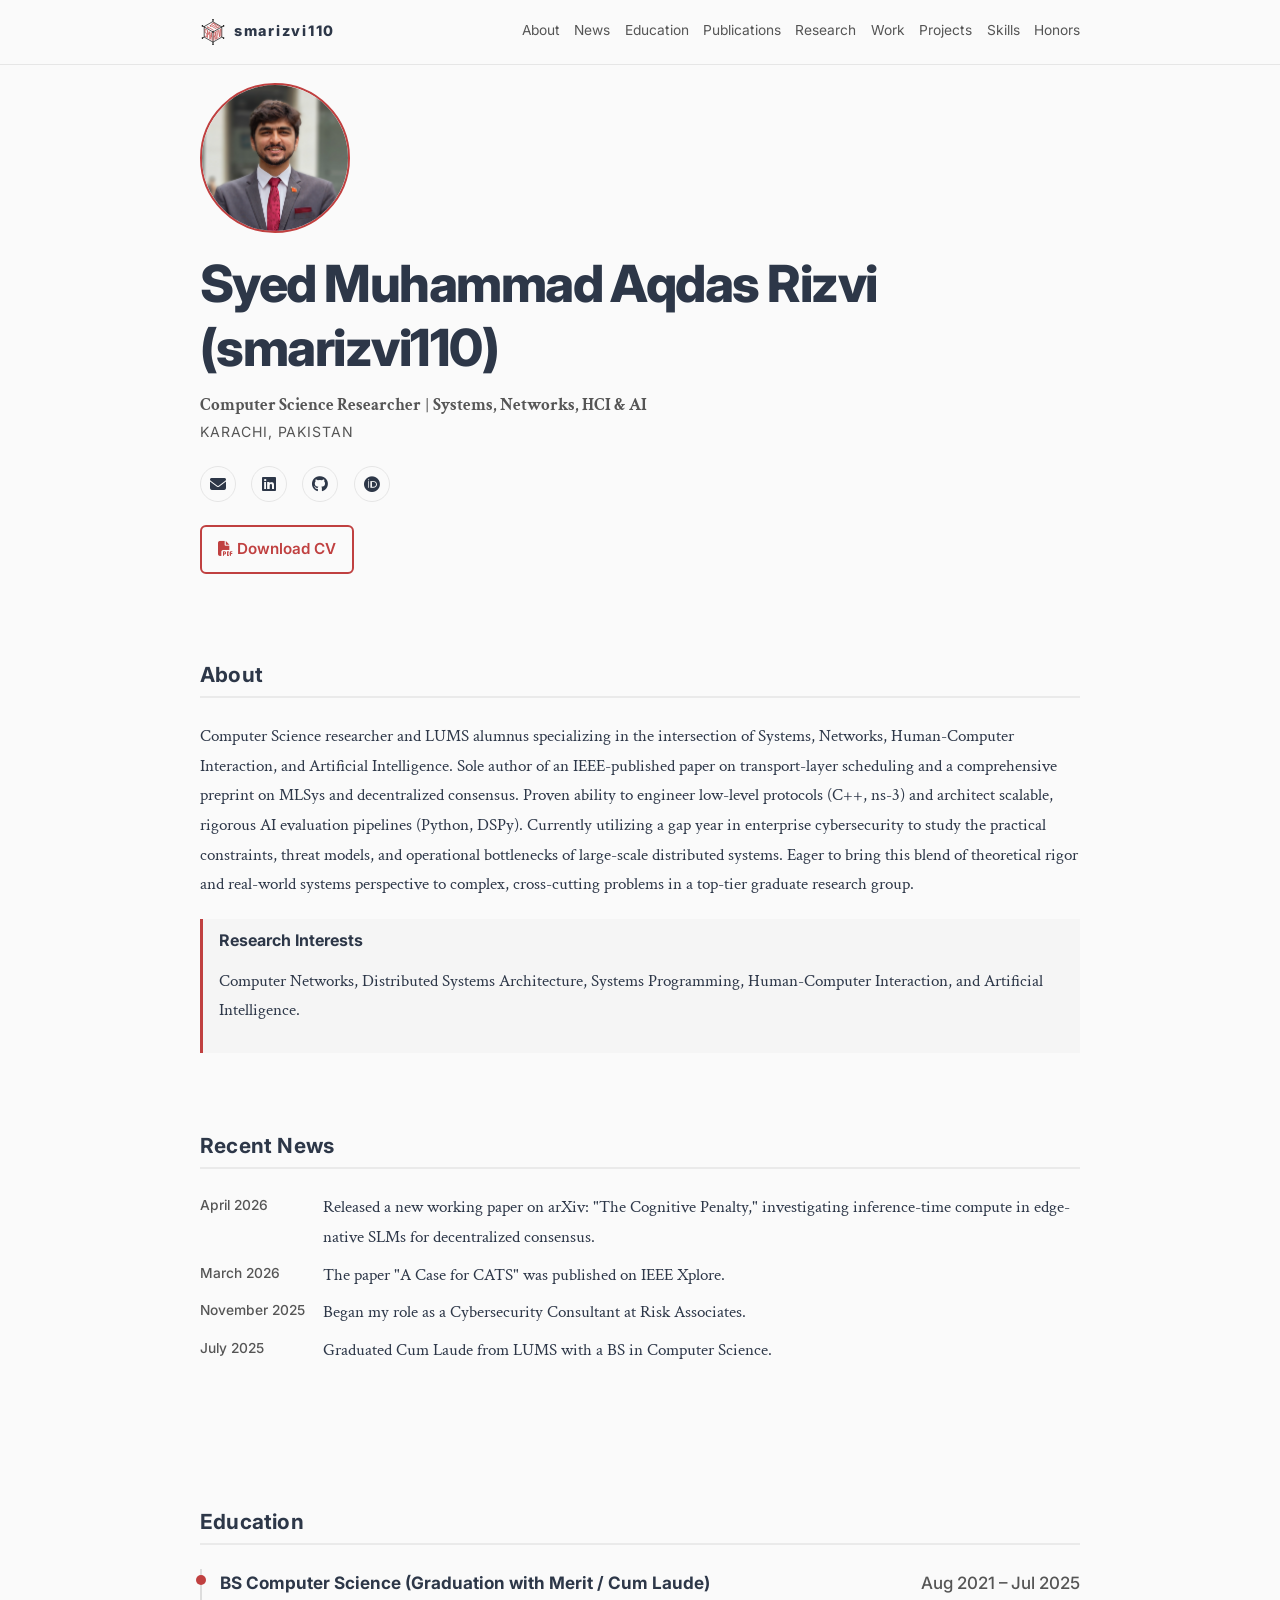
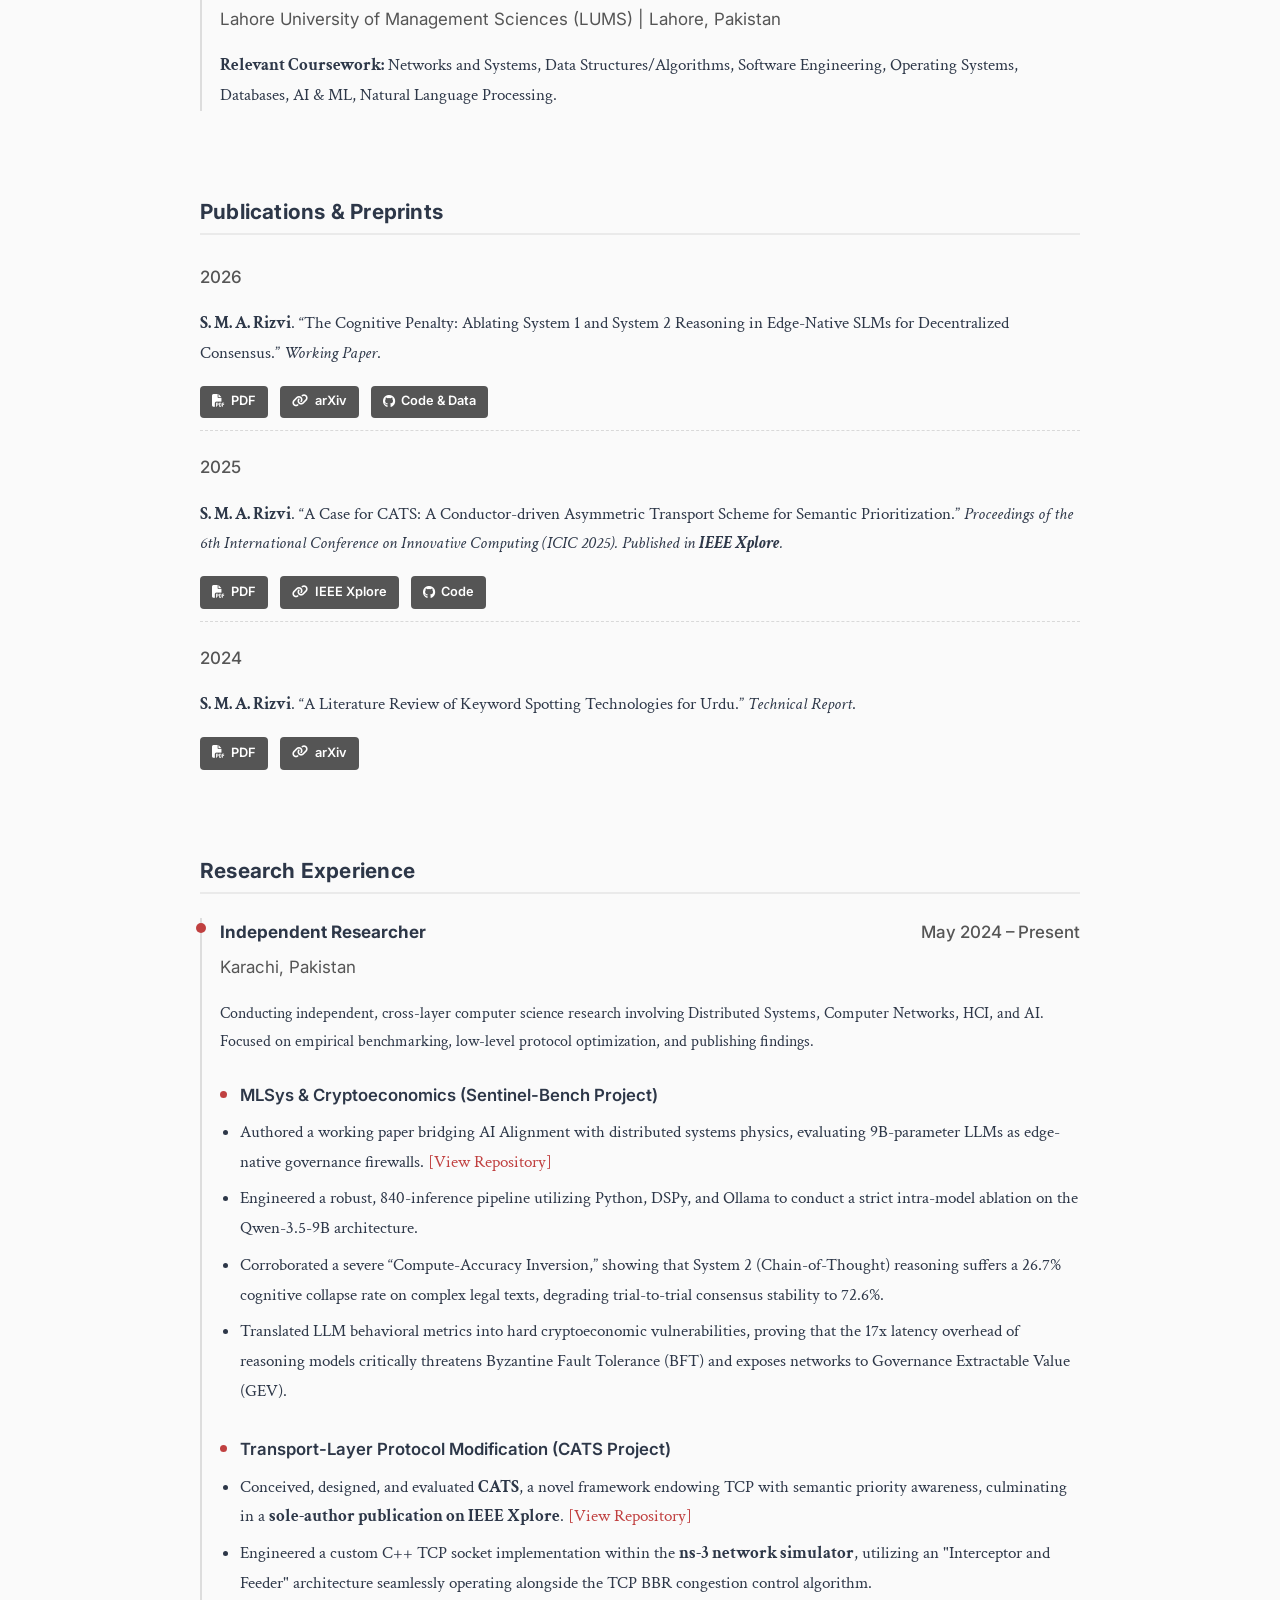
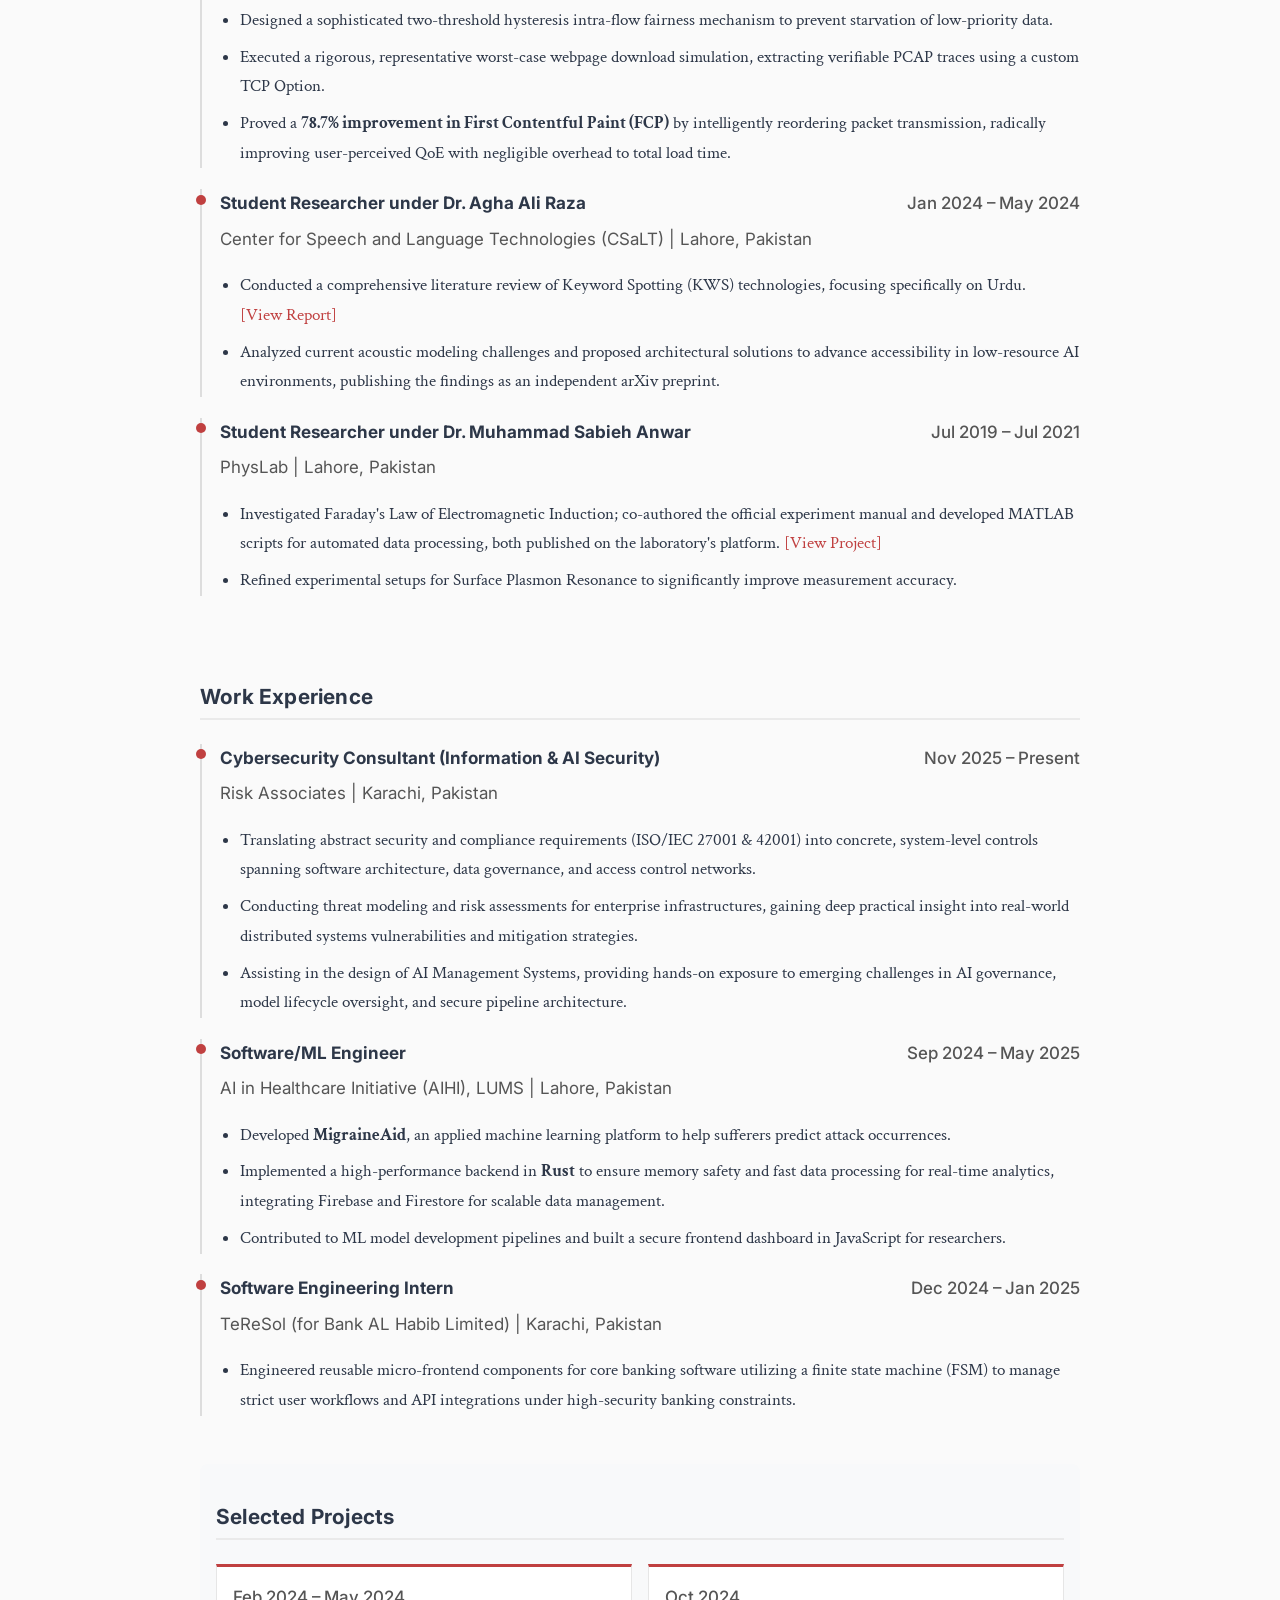
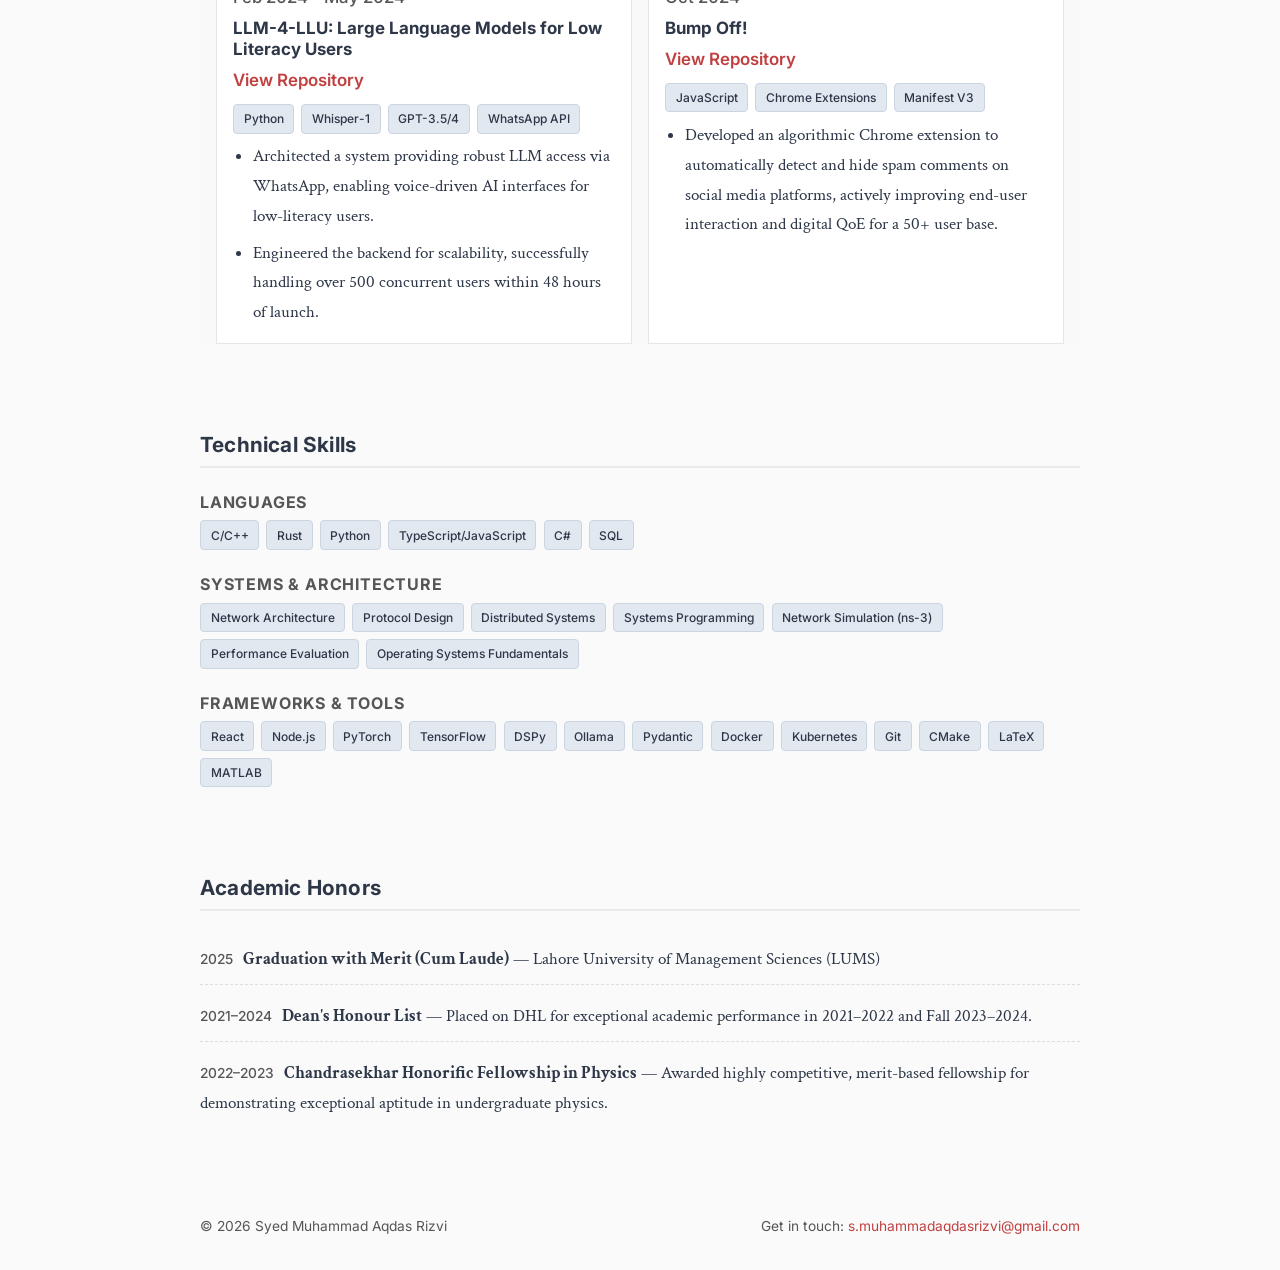
==== index.html @ 415d06e6 "Clean up old syntactic artifacts" ====
<!DOCTYPE html>
<html lang="en">
<head>
  <meta charset="UTF-8">
  <meta name="viewport" content="width=device-width, initial-scale=1.0">
  <meta name="description" content="Syed Muhammad Aqdas Rizvi (smarizvi110) | Computer Science Researcher | Systems, Networks, HCI, &amp; Artificial Intelligence.">
  <meta property="og:title" content="Syed Muhammad Aqdas Rizvi (smarizvi110) | Computer Science Researcher">
  <meta property="og:description" content="Syed Muhammad Aqdas Rizvi (smarizvi110) | Computer Science Researcher | Systems, Networks, HCI, &amp; Artificial Intelligence.">
  <meta property="og:image" content="https://smarizvi110.com/assets/preview-card-light-1200x630.png">
  <meta property="og:image:width" content="1200" />
  <meta property="og:image:height" content="630" />
  <meta property="og:image" content="https://smarizvi110.com/assets/preview-card-light-1200x627.png">
  <meta property="og:image:width" content="1200" />
  <meta property="og:image:height" content="627" />
  <meta property="og:url" content="https://smarizvi110.com">
  <meta property="og:type" content="website">
  <meta name="twitter:card" content="summary_large_image">
  <meta name="twitter:title" content="Syed Muhammad Aqdas Rizvi (smarizvi110) | Computer Science Researcher">
  <meta name="twitter:description" content="Syed Muhammad Aqdas Rizvi (smarizvi110) | Computer Science Researcher | Systems, Networks, HCI, &amp; AI.">
  <meta name="twitter:image" content="https://smarizvi110.com/assets/preview-card-light-1200x600.png">
  <title>Syed Muhammad Aqdas Rizvi (smarizvi110)</title>
  <link rel="icon" href="assets/favicon-light.svg" media="(prefers-color-scheme: light)" type="image/svg+xml">
  <link rel="icon" href="assets/favicon-light-32x32.png" media="(prefers-color-scheme: light)" sizes="32x32" type="image/png">
  <link rel="icon" href="assets/favicon-light.ico" media="(prefers-color-scheme: light)" type="image/x-icon">
  <link rel="icon" href="assets/favicon-dark.svg" media="(prefers-color-scheme: dark)" type="image/svg+xml">
  <link rel="icon" href="assets/favicon-dark-32x32.png" media="(prefers-color-scheme: dark)" sizes="32x32" type="image/png">
  <link rel="icon" href="assets/favicon-dark.ico" media="(prefers-color-scheme: dark)" type="image/x-icon">
  <link rel="preconnect" href="https://fonts.googleapis.com">
  <link rel="preconnect" href="https://fonts.gstatic.com" crossorigin>
  <link href="https://fonts.googleapis.com/css2?family=Crimson+Text:wght@400;600;700&family=Inter:wght@400;500;600;700;800&display=swap" rel="stylesheet">
  <link rel="stylesheet" href="https://cdnjs.cloudflare.com/ajax/libs/font-awesome/6.5.2/css/all.min.css" crossorigin="anonymous" referrerpolicy="no-referrer">
  <link rel="stylesheet" href="style.css">
</head>
<body id="top">
  <header class="site-header">
    <div class="container nav-wrap">
      <a class="brand" href="#top" aria-label="Go to top">
        <img class="brand-logo" src="assets/favicon-light.svg" alt="smarizvi110 logo" width="26" height="26">
        <span class="brand-text">smarizvi110</span>
      </a>
      <nav class="top-nav" aria-label="Main navigation">
        <a href="#about">About</a>
        <a href="#news">News</a>
        <a href="#education">Education</a>
        <a href="#publications">Publications</a>
        <a href="#research">Research</a>
        <a href="#work">Work</a>
        <a href="#projects">Projects</a>
        <a href="#skills">Skills</a>
        <a href="#honors">Honors</a>
      </nav>
    </div>
  </header>

  <main class="container">
    <section class="hero" aria-labelledby="name">
      <img class="hero-headshot" src="assets/profile.jpg" alt="Portrait of Syed Muhammad Aqdas Rizvi" width="150" height="150">
      <h1 id="name">Syed Muhammad Aqdas Rizvi<br><span class="name-handle">(smarizvi110)</span></h1>
      <p class="subtitle"><strong>Computer Science Researcher</strong> | <strong>Systems, Networks, HCI &amp; AI</strong></p>
      <p class="eyebrow">Karachi, Pakistan</p>
      <div class="icon-row" aria-label="Contact and social links">
        <a href="mailto:s.muhammadaqdasrizvi@gmail.com" aria-label="Email"><i class="fa-solid fa-envelope"></i></a>
        <a href="https://www.linkedin.com/in/smarizvi110" target="_blank" rel="noopener noreferrer" aria-label="LinkedIn"><i class="fa-brands fa-linkedin"></i></a>
        <a href="https://github.com/smarizvi110" target="_blank" rel="noopener noreferrer" aria-label="GitHub"><i class="fa-brands fa-github"></i></a>
        <a href="https://orcid.org/0009-0004-1491-4839" target="_blank" rel="noopener noreferrer" aria-label="ORCID"><i class="fa-brands fa-orcid"></i></a>
      </div>
      <a class="cv-button" href="assets/Rizvi_CV.pdf" target="_blank" rel="noopener noreferrer" aria-label="Download Curriculum Vitae in PDF format"><i class="fa-solid fa-file-pdf"></i> Download CV</a>
    </section>

    <section id="about" class="section-block">
      <h2>About</h2>
      <p>Computer Science researcher and LUMS alumnus specializing in the intersection of Systems, Networks, Human-Computer Interaction, and Artificial Intelligence. Sole author of an IEEE-published paper on transport-layer scheduling and a comprehensive preprint on MLSys and decentralized consensus. Proven ability to engineer low-level protocols (C++, ns-3) and architect scalable, rigorous AI evaluation pipelines (Python, DSPy). Currently utilizing a gap year in enterprise cybersecurity to study the practical constraints, threat models, and operational bottlenecks of large-scale distributed systems. Eager to bring this blend of theoretical rigor and real-world systems perspective to complex, cross-cutting problems in a top-tier graduate research group.</p>
      <div class="research-interests">
        <h3>Research Interests</h3>
        <p>Computer Networks, Distributed Systems Architecture, Systems Programming, Human-Computer Interaction, and Artificial Intelligence.</p>
      </div>
    </section>

    <section id="news" class="section-block news-section">
    <h2>Recent News</h2>
    <ul class="news-list">
      <li class="news-item">
        <span class="meta">April 2026</span>
        <span class="news-text">Released a new working paper on arXiv: "The Cognitive Penalty," investigating inference-time compute in edge-native SLMs for decentralized consensus.</span>
      </li>
      <li class="news-item">
        <span class="meta">March 2026</span>
        <span class="news-text">The paper "A Case for CATS" was published on IEEE Xplore.</span>
      </li>
      <li class="news-item">
        <span class="meta">November 2025</span>
        <span class="news-text">Began my role as a Cybersecurity Consultant at Risk Associates.</span>
      </li>
      <li class="news-item">
        <span class="meta">July 2025</span>
        <span class="news-text">Graduated Cum Laude from LUMS with a BS in Computer Science.</span>
      </li>
    </ul>
  </section>

    <section id="education" class="section-block">
      <h2>Education</h2>
      <article class="timeline-item">
        <div class="item-head">
          <h3>BS Computer Science (Graduation with Merit / Cum Laude)</h3>
          <p class="meta">Aug 2021 &ndash; Jul 2025</p>
        </div>
        <p class="meta-detail">Lahore University of Management Sciences (LUMS) | Lahore, Pakistan</p>
        <p><strong>Relevant Coursework:</strong> Networks and Systems, Data Structures/Algorithms, Software Engineering, Operating Systems, Databases, AI &amp; ML, Natural Language Processing.</p>
      </article>
    </section>

    <section id="publications" class="section-block">
      <h2>Publications &amp; Preprints</h2>

      <article class="publication-item">
        <p class="meta">2026</p>
        <p><strong>S. M. A. Rizvi</strong>. &ldquo;The Cognitive Penalty: Ablating System 1 and System 2 Reasoning in Edge-Native SLMs for Decentralized Consensus.&rdquo; <em>Working Paper</em>.</p>
        <div class="pub-links">
          <a class="pub-btn" href="assets/Rizvi_SLM_DAOs.pdf" target="_blank" rel="noopener noreferrer"><i class="fa-solid fa-file-pdf"></i> PDF</a>
          <a class="pub-btn" href="https://arxiv.org/abs/2604.16913" target="_blank" rel="noopener noreferrer"><i class="fa-solid fa-link"></i> arXiv</a>
          <a class="pub-btn" href="https://github.com/smarizvi110/sentinel-bench" target="_blank" rel="noopener noreferrer"><i class="fa-brands fa-github"></i> Code & Data</a>
        </div>
      </article>

      <article class="publication-item">
        <p class="meta">2025</p>
        <p><strong>S. M. A. Rizvi</strong>. &ldquo;A Case for CATS: A Conductor-driven Asymmetric Transport Scheme for Semantic Prioritization.&rdquo; <em>Proceedings of the 6th International Conference on Innovative Computing (ICIC 2025). Published in <strong>IEEE Xplore</strong>.</em></p>
        <div class="pub-links">
          <a class="pub-btn" href="assets/Rizvi_CATS_IEEE.pdf" target="_blank" rel="noopener noreferrer"><i class="fa-solid fa-file-pdf"></i> PDF</a>
          <a class="pub-btn" href="https://doi.org/10.1109/ICIC68258.2025.11413235" target="_blank" rel="noopener noreferrer"><i class="fa-solid fa-link"></i> IEEE Xplore</a>
          <a class="pub-btn" href="https://github.com/smarizvi110/CATS" target="_blank" rel="noopener noreferrer"><i class="fa-brands fa-github"></i> Code</a>
        </div>
      </article>

      <article class="publication-item">
        <p class="meta">2024</p>
        <p><strong>S. M. A. Rizvi</strong>. &ldquo;A Literature Review of Keyword Spotting Technologies for Urdu.&rdquo; <em>Technical Report</em>.</p>
        <div class="pub-links">
          <a class="pub-btn" href="assets/Rizvi_KWS_Survey.pdf" target="_blank" rel="noopener noreferrer"><i class="fa-solid fa-file-pdf"></i> PDF</a>
          <a class="pub-btn" href="https://arxiv.org/abs/2409.16317" target="_blank" rel="noopener noreferrer"><i class="fa-solid fa-link"></i> arXiv</a>
        </div>
      </article>
    </section>

    <section id="research" class="section-block">
      <h2>Research Experience</h2>

      <article class="timeline-item">
        <div class="item-head">
          <h3>Independent Researcher</h3>
          <p class="meta">May 2024 &ndash; Present</p>
        </div>
        <p class="meta-detail">Karachi, Pakistan</p>
        <p style="margin-top: 0.5rem; margin-bottom: 1rem; font-size: 1rem;">Conducting independent, cross-layer computer science research involving Distributed Systems, Computer Networks, HCI, and AI. Focused on empirical benchmarking, low-level protocol optimization, and publishing findings.</p>

        <h4 class="research-subhead">MLSys &amp; Cryptoeconomics (Sentinel-Bench Project)</h4>
        <ul style="margin-top: 0; margin-bottom: 1.5rem;">
          <li>Authored a working paper bridging AI Alignment with distributed systems physics, evaluating 9B-parameter LLMs as edge-native governance firewalls. <a class="inline-nowrap" href="https://github.com/smarizvi110/sentinel-bench" target="_blank" rel="noopener noreferrer">[View Repository]</a></li>
          <li>Engineered a robust, 840-inference pipeline utilizing Python, DSPy, and Ollama to conduct a strict intra-model ablation on the Qwen-3.5-9B architecture.</li>
          <li>Corroborated a severe &ldquo;Compute-Accuracy Inversion,&rdquo; showing that System 2 (Chain-of-Thought) reasoning suffers a 26.7% cognitive collapse rate on complex legal texts, degrading trial-to-trial consensus stability to 72.6%.</li>
          <li>Translated LLM behavioral metrics into hard cryptoeconomic vulnerabilities, proving that the 17x latency overhead of reasoning models critically threatens Byzantine Fault Tolerance (BFT) and exposes networks to Governance Extractable Value (GEV).</li>
        </ul>

        <h4 class="research-subhead">Transport-Layer Protocol Modification (CATS Project)</h4>
        <ul style="margin-top: 0;">
          <li>Conceived, designed, and evaluated <strong>CATS</strong>, a novel framework endowing TCP with semantic priority awareness, culminating in a <strong>sole-author publication on IEEE Xplore</strong>. <a class="inline-nowrap" href="https://github.com/smarizvi110/CATS" target="_blank" rel="noopener noreferrer">[View Repository]</a></li>
          <li>Engineered a custom C++ TCP socket implementation within the <strong>ns-3 network simulator</strong>, utilizing an "Interceptor and Feeder" architecture seamlessly operating alongside the TCP BBR congestion control algorithm.</li>
          <li>Designed a sophisticated two-threshold hysteresis intra-flow fairness mechanism to prevent starvation of low-priority data.</li>
          <li>Executed a rigorous, representative worst-case webpage download simulation, extracting verifiable PCAP traces using a custom TCP Option.</li>
          <li>Proved a <strong>78.7% improvement in First Contentful Paint (FCP)</strong> by intelligently reordering packet transmission, radically improving user-perceived QoE with negligible overhead to total load time.</li>
        </ul>
      </article>

      <article class="timeline-item">
        <div class="item-head">
          <h3>Student Researcher under Dr. Agha Ali Raza</h3>
          <p class="meta">Jan 2024 &ndash; May 2024</p>
        </div>
        <p class="meta-detail">Center for Speech and Language Technologies (CSaLT) | Lahore, Pakistan</p>
        <ul>
          <li>Conducted a comprehensive literature review of Keyword Spotting (KWS) technologies, focusing specifically on Urdu. <a class="inline-nowrap" href="https://arxiv.org/abs/2409.16317" target="_blank" rel="noopener noreferrer">[View Report]</a></li>
          <li>Analyzed current acoustic modeling challenges and proposed architectural solutions to advance accessibility in low-resource AI environments, publishing the findings as an independent arXiv preprint.</li>
        </ul>
      </article>

      <article class="timeline-item">
        <div class="item-head">
          <h3>Student Researcher under Dr. Muhammad Sabieh Anwar</h3>
          <p class="meta">Jul 2019 &ndash; Jul 2021</p>
        </div>
        <p class="meta-detail">PhysLab | Lahore, Pakistan</p>
        <ul>
          <li>Investigated Faraday's Law of Electromagnetic Induction; co-authored the official experiment manual and developed MATLAB scripts for automated data processing, both published on the laboratory's platform. <a class="inline-nowrap" href="https://physlab.org/experiment/quantitative-verification-of-faradays-law-of-electromagnetic-induction/" target="_blank" rel="noopener noreferrer">[View Project]</a></li>
          <li>Refined experimental setups for Surface Plasmon Resonance to significantly improve measurement accuracy.</li>
        </ul>
      </article>
    </section>

    <section id="work" class="section-block">
      <h2>Work Experience</h2>

      <article class="timeline-item">
        <div class="item-head">
          <h3>Cybersecurity Consultant (Information &amp; AI Security)</h3>
          <p class="meta">Nov 2025 &ndash; Present</p>
        </div>
        <p class="meta-detail">Risk Associates | Karachi, Pakistan</p>
        <ul>
          <li>Translating abstract security and compliance requirements (ISO/IEC 27001 &amp; 42001) into concrete, system-level controls spanning software architecture, data governance, and access control networks.</li>
          <li>Conducting threat modeling and risk assessments for enterprise infrastructures, gaining deep practical insight into real-world distributed systems vulnerabilities and mitigation strategies.</li>
          <li>Assisting in the design of AI Management Systems, providing hands-on exposure to emerging challenges in AI governance, model lifecycle oversight, and secure pipeline architecture.</li>
        </ul>
      </article>

      <article class="timeline-item">
        <div class="item-head">
          <h3>Software/ML Engineer</h3>
          <p class="meta">Sep 2024 &ndash; May 2025</p>
        </div>
        <p class="meta-detail">AI in Healthcare Initiative (AIHI), LUMS | Lahore, Pakistan</p>
        <ul>
          <li>Developed <strong>MigraineAid</strong>, an applied machine learning platform to help sufferers predict attack occurrences.</li>
          <li>Implemented a high-performance backend in <strong>Rust</strong> to ensure memory safety and fast data processing for real-time analytics, integrating Firebase and Firestore for scalable data management.</li>
          <li>Contributed to ML model development pipelines and built a secure frontend dashboard in JavaScript for researchers.</li>
        </ul>
      </article>

      <article class="timeline-item">
        <div class="item-head">
          <h3>Software Engineering Intern</h3>
          <p class="meta">Dec 2024 &ndash; Jan 2025</p>
        </div>
        <p class="meta-detail">TeReSol (for Bank AL Habib Limited) | Karachi, Pakistan</p>
        <ul>
          <li>Engineered reusable micro-frontend components for core banking software utilizing a finite state machine (FSM) to manage strict user workflows and API integrations under high-security banking constraints.</li>
        </ul>
      </article>
    </section>

    <section id="projects" class="section-block">
      <h2>Selected Projects</h2>
      <div class="projects-grid">
        <article class="project-card">
          <p class="meta">Feb 2024 &ndash; May 2024</p>
          <h3>LLM-4-LLU: Large Language Models for Low Literacy Users</h3>
          <p class="project-link"><a href="https://github.com/smarizvi110/LLM-4-LLU/" target="_blank" rel="noopener noreferrer">View Repository</a></p>
          <div class="pill-row">
            <span class="pill">Python</span>
            <span class="pill">Whisper-1</span>
            <span class="pill">GPT-3.5/4</span>
            <span class="pill">WhatsApp API</span>
          </div>
          <ul>
            <li>Architected a system providing robust LLM access via WhatsApp, enabling voice-driven AI interfaces for low-literacy users.</li>
            <li>Engineered the backend for scalability, successfully handling over 500 concurrent users within 48 hours of launch.</li>
          </ul>
        </article>

        <article class="project-card">
          <p class="meta">Oct 2024</p>
          <h3>Bump Off!</h3>
          <p class="project-link"><a href="https://github.com/smarizvi110/bump-off" target="_blank" rel="noopener noreferrer">View Repository</a></p>
          <div class="pill-row">
            <span class="pill">JavaScript</span>
            <span class="pill">Chrome Extensions</span>
            <span class="pill">Manifest V3</span>
          </div>
          <ul>
            <li>Developed an algorithmic Chrome extension to automatically detect and hide spam comments on social media platforms, actively improving end-user interaction and digital QoE for a 50+ user base.</li>
          </ul>
        </article>
      </div>
    </section>

    <section id="skills" class="section-block">
    <h2>Technical Skills</h2>
    <div class="skills-category">
      <h3>Languages</h3>
      <div class="pill-row">
        <span class="pill">C/C++</span><span class="pill">Rust</span><span class="pill">Python</span><span class="pill">TypeScript/JavaScript</span><span class="pill">C#</span><span class="pill">SQL</span>
      </div>
    </div>
    <div class="skills-category" style="margin-top: 1.5rem;">
      <h3>Systems &amp; Architecture</h3>
      <div class="pill-row">
        <span class="pill">Network Architecture</span><span class="pill">Protocol Design</span><span class="pill">Distributed Systems</span><span class="pill">Systems Programming</span><span class="pill">Network Simulation (ns-3)</span><span class="pill">Performance Evaluation</span><span class="pill">Operating Systems Fundamentals</span>
      </div>
    </div>
    <div class="skills-category" style="margin-top: 1.5rem;">
      <h3>Frameworks &amp; Tools</h3>
      <div class="pill-row">
        <span class="pill">React</span><span class="pill">Node.js</span><span class="pill">PyTorch</span><span class="pill">TensorFlow</span><span class="pill">DSPy</span><span class="pill">Ollama</span><span class="pill">Pydantic</span><span class="pill">Docker</span><span class="pill">Kubernetes</span><span class="pill">Git</span><span class="pill">CMake</span><span class="pill">LaTeX</span><span class="pill">MATLAB</span>
      </div>
    </div>
  </section>

    <section id="honors" class="section-block">
      <h2>Academic Honors</h2>
      <ul class="honors-list">
        <li><span class="meta">2025</span> <strong>Graduation with Merit (Cum Laude)</strong> &mdash; Lahore University of Management Sciences (LUMS)</li>
        <li><span class="meta">2021&ndash;2024</span> <strong>Dean's Honour List</strong> &mdash; Placed on DHL for exceptional academic performance in 2021&ndash;2022 and Fall 2023&ndash;2024.</li>
        <li><span class="meta">2022&ndash;2023</span> <strong>Chandrasekhar Honorific Fellowship in Physics</strong> &mdash; Awarded highly competitive, merit-based fellowship for demonstrating exceptional aptitude in undergraduate physics.</li>
      </ul>
    </section>
  </main>

  <footer class="site-footer">
    <div class="container footer-wrap">
      <p>&copy; 2026 Syed Muhammad Aqdas Rizvi</p>
      <p>Get in touch: <a href="mailto:s.muhammadaqdasrizvi@gmail.com">s.muhammadaqdasrizvi@gmail.com</a></p>
    </div>
  </footer>
  <script data-goatcounter="https://smarizvi110.goatcounter.com/count" async src="//gc.zgo.at/count.js"></script>
</body>
</html>
---- style.css ----
:root {
  --bg: #fafafa;
  --text: #2D3748;
  --muted: #555555;
  --accent: #c04040;
  --surface: #ffffff;
  --line: #e6e6e6;
}

* {
  box-sizing: border-box;
}

html {
  scroll-behavior: smooth;
}

body {
  margin: 0;
  font-family: "Crimson Text", Georgia, serif;
  background: var(--bg);
  color: var(--text);
  line-height: 1.75;
}

.container {
  width: min(92%, 880px);
  margin: 0 auto;
}

.site-header {
  position: sticky;
  top: 0;
  z-index: 100;
  background: rgba(250, 250, 250, 0.95);
  border-bottom: 1px solid var(--line);
  backdrop-filter: blur(6px);
}

.nav-wrap {
  display: flex;
  align-items: center;
  justify-content: space-between;
  gap: 1rem;
  min-height: 64px;
}

.brand {
  display: inline-flex;
  align-items: center;
  gap: 0.5rem;
  font-family: "Inter", "Segoe UI", sans-serif;
  font-size: 0.9rem;
  letter-spacing: 0.12em;
  text-decoration: none;
  color: var(--text);
  font-weight: 800;
}

.brand-logo {
  width: 26px;
  height: 26px;
  flex-shrink: 0;
}

.brand-text {
  line-height: 1;
}

.top-nav {
  display: flex;
  flex-wrap: wrap;
  gap: 0.9rem;
}

.top-nav a {
  font-family: "Inter", "Segoe UI", sans-serif;
  color: var(--muted);
  text-decoration: none;
  font-size: 0.86rem;
  border-bottom: 1px solid transparent;
  padding-bottom: 2px;
  transition: color 0.2s ease, border-color 0.2s ease;
}

.top-nav a:hover,
.top-nav a:focus-visible {
  color: var(--accent);
  border-color: var(--accent);
}

.hero {
  padding-top: 1.15rem;
  padding-bottom: 3rem;
}

.hero-headshot {
  width: 150px;
  height: 150px;
  border-radius: 50%;
  object-fit: cover;
  border: 2px solid var(--accent);
  display: block;
  margin-bottom: 1.1rem;
}

.eyebrow {
  margin: 0;
  color: var(--muted);
  font-family: "Inter", "Segoe UI", sans-serif;
  font-size: 0.88rem;
  letter-spacing: 0.06em;
  text-transform: uppercase;
}

h1,
h2,
h3 {
  font-family: "Inter", "Segoe UI", sans-serif;
  margin: 0;
  line-height: 1.25;
}

h1 {
  margin-top: 0.4rem;
  font-size: clamp(2rem, 5.2vw, 3.2rem);
  font-weight: 800;
  letter-spacing: -0.03em;
}

.subtitle {
  margin: 0.75rem 0 0;
  color: var(--muted);
  font-size: 1.05rem;
  font-weight: 500
}

.icon-row {
  margin-top: 1.3rem;
  display: flex;
  align-items: center;
  gap: 0.95rem;
}

.icon-row a {
  display: inline-flex;
  align-items: center;
  justify-content: center;
  width: 36px;
  height: 36px;
  border: 1px solid var(--line);
  border-radius: 999px;
  color: var(--text);
  text-decoration: none;
  transition: color 0.2s ease, border-color 0.2s ease, transform 0.2s ease;
}

.icon-row a:hover,
.icon-row a:focus-visible {
  color: var(--accent);
  border-color: var(--accent);
  transform: translateY(-1px);
}

.cv-button {
  margin-top: 1.45rem;
  display: inline-block;
  font-family: "Inter", "Segoe UI", sans-serif;
  font-size: 0.95rem;
  font-weight: 600;
  text-decoration: none;
  color: var(--accent);
  border: 2px solid var(--accent);
  border-radius: 6px;
  padding: 0.58rem 1rem;
  transition: background-color 0.2s ease, color 0.2s ease;
}

.cv-button:hover,
.cv-button:focus-visible {
  background: var(--accent);
  color: #ffffff;
  border: 2px solid var(--accent);
}

.section-block {
  padding-top: 2.5rem;
  padding-bottom: 0;
  margin-bottom: 3rem;
  scroll-margin-top: 95px;
}

.section-block h2 {
  font-size: 1.3rem;
  font-weight: 700;
  letter-spacing: 0.01em;
  margin-bottom: 1.5rem;
  padding-bottom: 0.5rem;
  border-bottom: 2px solid #eaeaea;
}

#projects.section-block {
  background: #f8f9fa;
  padding-left: 1rem;
  padding-right: 1rem;
  border-radius: 8px;
}

.section-block p,
.section-block li {
  font-size: 1.06rem;
}

.research-interests {
  margin-top: 1.2rem;
  border-left: 3px solid var(--accent);
  padding: 0.65rem 1rem;
  background: #f5f5f5;
}

.research-interests h3 {
  font-size: 1rem;
  margin-bottom: 0.35rem;
}

.meta {
  margin: 0;
  color: var(--muted);
  font-family: "Inter", "Segoe UI", sans-serif;
  font-size: 0.86rem;
  font-weight: 500;
}

.meta-detail {
  margin-top: 0.35rem;
  color: var(--muted);
  font-family: "Inter", "Segoe UI", sans-serif;
  font-size: 0.9rem;
}

.timeline-item {
  position: relative;
  margin: 1.3rem 0 0;
  padding: 0 0 0 1.1rem;
  border-left: 2px solid #dddddd;
}

.timeline-item::before {
  content: "";
  position: absolute;
  left: -6px;
  top: 0.35rem;
  width: 10px;
  height: 10px;
  border-radius: 999px;
  background: var(--accent);
}

.item-head {
  display: flex;
  flex-wrap: wrap;
  justify-content: space-between;
  align-items: baseline;
  gap: 0.6rem;
}

.item-head h3 {
  font-size: 1.07rem;
  font-weight: 700;
}

.publication-item {
  margin-top: 1.1rem;
  padding: 0.25rem 0 0.75rem;
  border-bottom: 1px dashed #d9d9d9;
}

.publication-item:last-of-type {
  border-bottom: none;
  padding-bottom: 0;
}

.tag-row {
  margin-top: 0.5rem;
  display: flex;
  gap: 0.5rem;
  flex-wrap: wrap;
}

.pill {
  font-family: "Inter", "Segoe UI", sans-serif;
  font-size: 0.75rem;
  font-weight: 500;
  text-decoration: none;
  color: var(--text);
  background-color: #E2E8F0; /* A soft, neutral grey-blue */
  padding: 0.2rem 0.6rem;
  border-radius: 4px; /* Slightly squared edges look more technical */
  border: 1px solid #CBD5E1;
}

a {
  color: var(--accent);
  text-decoration: none;
  border-bottom: 1px solid transparent;
  transition: border-color 0.2s ease, color 0.2s ease;
}

a:hover,
a:focus-visible {
  border-bottom: 1px solid var(--accent);
}

ul {
  margin: 0.55rem 0 0;
  padding-left: 1.25rem;
}

li + li {
  margin-top: 0.45rem;
}

.projects-grid {
  display: grid;
  grid-template-columns: repeat(2, minmax(0, 1fr));
  gap: 1rem;
}

.project-card {
  background: var(--surface);
  border: 1px solid var(--line);
  border-top: 3px solid var(--accent);
  padding: 1rem 1rem 0.95rem;
}

.project-card h3 {
  margin-top: 0.35rem;
  font-size: 1.06rem;
}

.project-link {
  margin: 0.35rem 0 0;
  font-family: "Inter", "Segoe UI", sans-serif;
  font-size: 0.82rem;
  font-weight: 600;
}

.pill-row {
  margin-top: 0.55rem;
  display: flex;
  flex-wrap: wrap;
  gap: 0.45rem;
}

.skills-list p {
  margin: 0.55rem 0;
}

.honors-list {
  list-style: none;
  margin: 0;
  padding-left: 0;
}

.honors-list li {
  padding: 0.6rem 0;
  border-bottom: 1px dashed #dddddd;
}

.honors-list li:last-child {
  border-bottom: none;
}

.honors-list .meta {
  margin-right: 0.4rem;
}

.site-footer {
  padding: 2.4rem 0 2rem;
}

.footer-wrap {
  display: flex;
  gap: 0.75rem;
  align-items: center;
  justify-content: space-between;
  flex-wrap: wrap;
}

.site-footer p {
  margin: 0;
  font-family: "Inter", "Segoe UI", sans-serif;
  font-size: 0.86rem;
  color: var(--muted);
}

@media (max-width: 900px) {
  .top-nav {
    gap: 0.75rem;
  }

  .top-nav a {
    font-size: 0.82rem;
  }
}

@media (max-width: 720px) {
  .nav-wrap {
    align-items: flex-start;
    flex-direction: column;
    padding: 0.75rem 0;
  }

  .brand {
    gap: 0.45rem;
  }

  .brand-logo {
    width: 24px;
    height: 24px;
  }

  .hero {
    padding-top: 3.9rem;
  }

  .hero-headshot {
    width: 120px;
    height: 120px;
  }

  .projects-grid {
    grid-template-columns: 1fr;
  }

  .item-head {
    flex-direction: column;
    align-items: flex-start;
  }
}

.pub-links {
  margin-top: 0.75rem;
  display: flex;
  gap: 0.75rem;
  flex-wrap: wrap;
}

.pub-btn {
  font-family: "Inter", "Segoe UI", sans-serif;
  font-size: 0.8rem;
  font-weight: 600;
  text-decoration: none;
  color: var(--surface);
  background-color: var(--muted);
  padding: 0.3rem 0.75rem;
  border-radius: 4px;
  transition: background-color 0.2s ease;
  display: inline-flex;
  align-items: center;
  gap: 0.4rem;
}

.pub-btn:hover, .pub-btn:focus-visible {
  background-color: var(--accent);
  color: var(--surface);
  text-decoration: none;
}

#news.section-block {
  padding-top: 2rem;
  padding-bottom: 3rem;
}

#news ul {
  list-style-type: none;
  padding-left: 0;
  margin: 0;
}

#news li {
  margin-bottom: 0.5rem;
  display: grid;
  grid-template-columns: 115px minmax(0, 1fr);
  column-gap: 0.5rem;
  align-items: start;
}

#news .meta {
  display: block;
  width: auto;
  margin-right: 0;
}

#news .news-text {
  display: block;
}

.skills-category h3 {
  font-size: 1rem;
  color: var(--muted);
  margin-bottom: 0.5rem;
  text-transform: uppercase;
  letter-spacing: 0.05em;
}

.research-subhead {
  font-family: "Inter", "Segoe UI", sans-serif;
  font-size: 1.05rem;
  font-weight: 600;
  color: var(--text);
  margin-top: 1.25rem;
  margin-bottom: 0.5rem;
  display: list-item;
  list-style-type: disc;
  list-style-position: outside;
  margin-left: 1.25rem;
  padding-left: 0;
}

.research-subhead::before {
  content: none;
}

.research-subhead::marker {
  color: var(--accent);
  font-size: 1.2em;
}

.inline-nowrap {
  white-space: nowrap;
}
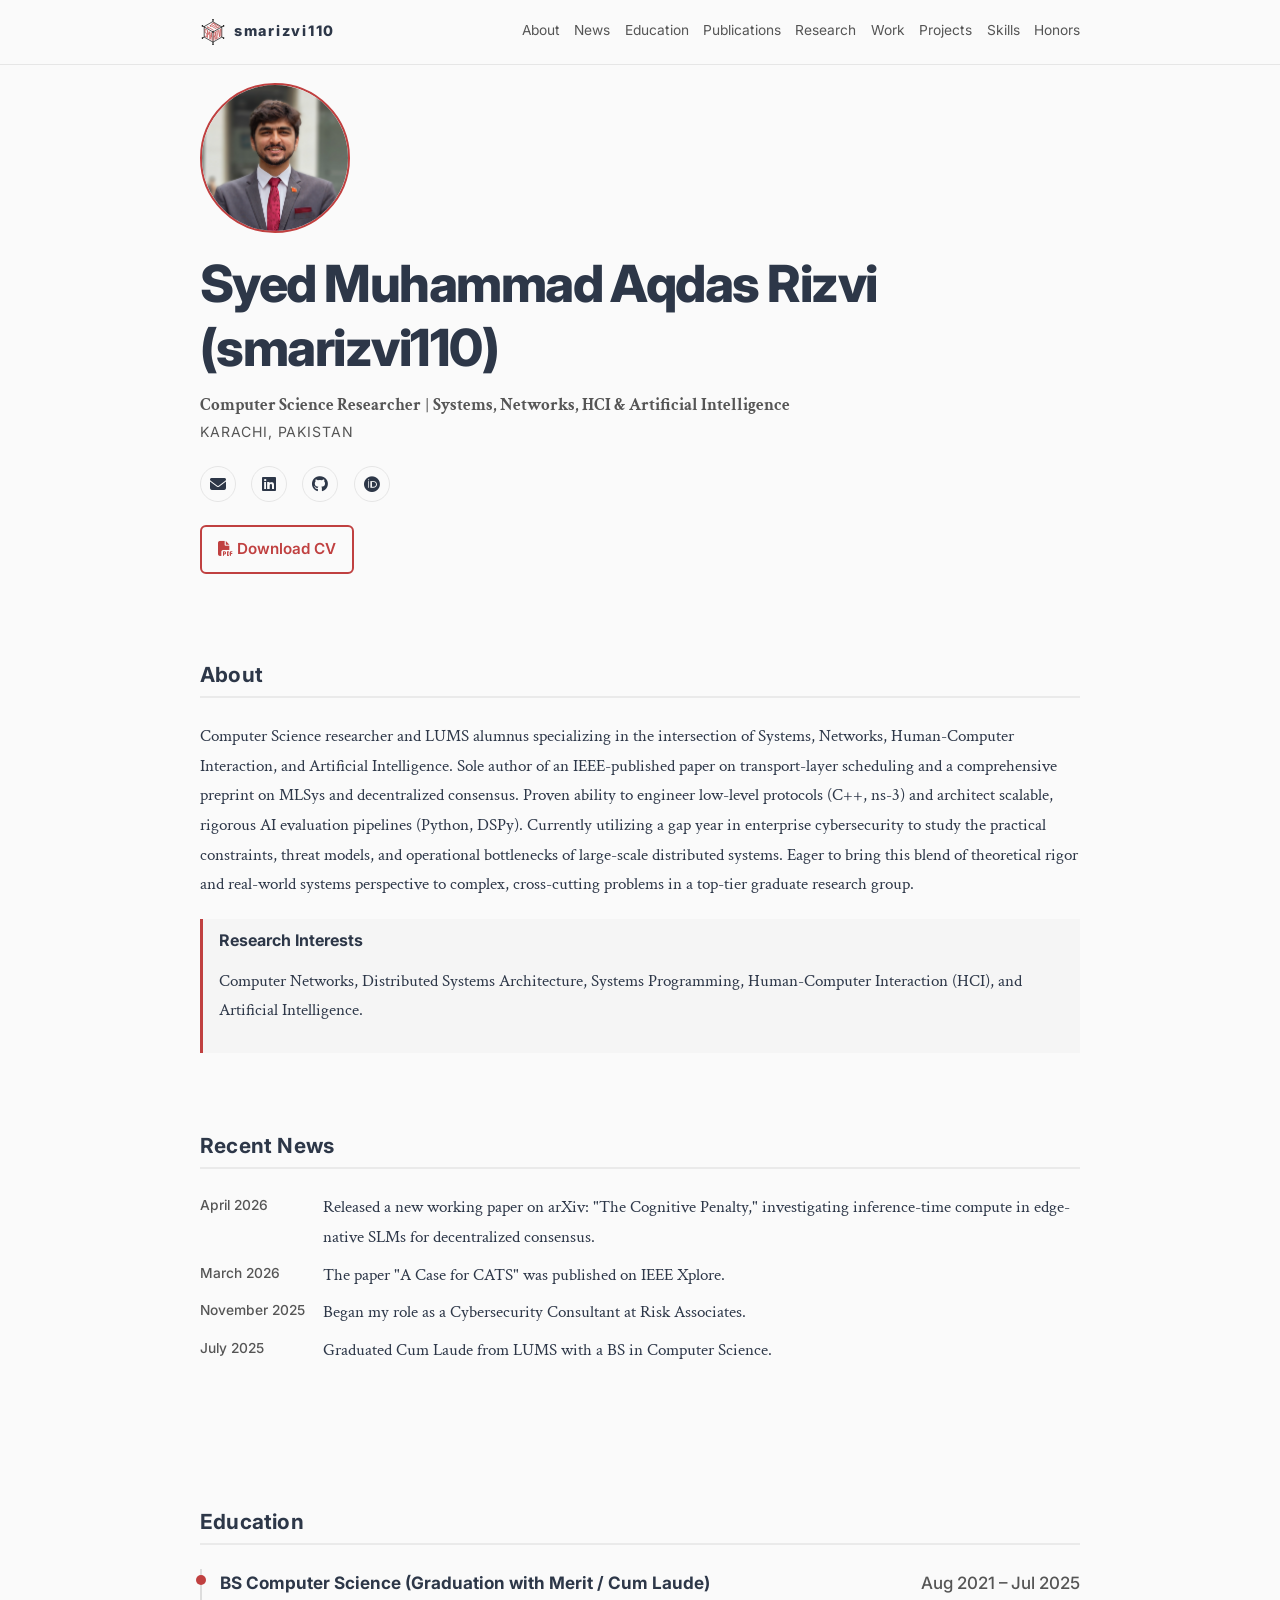
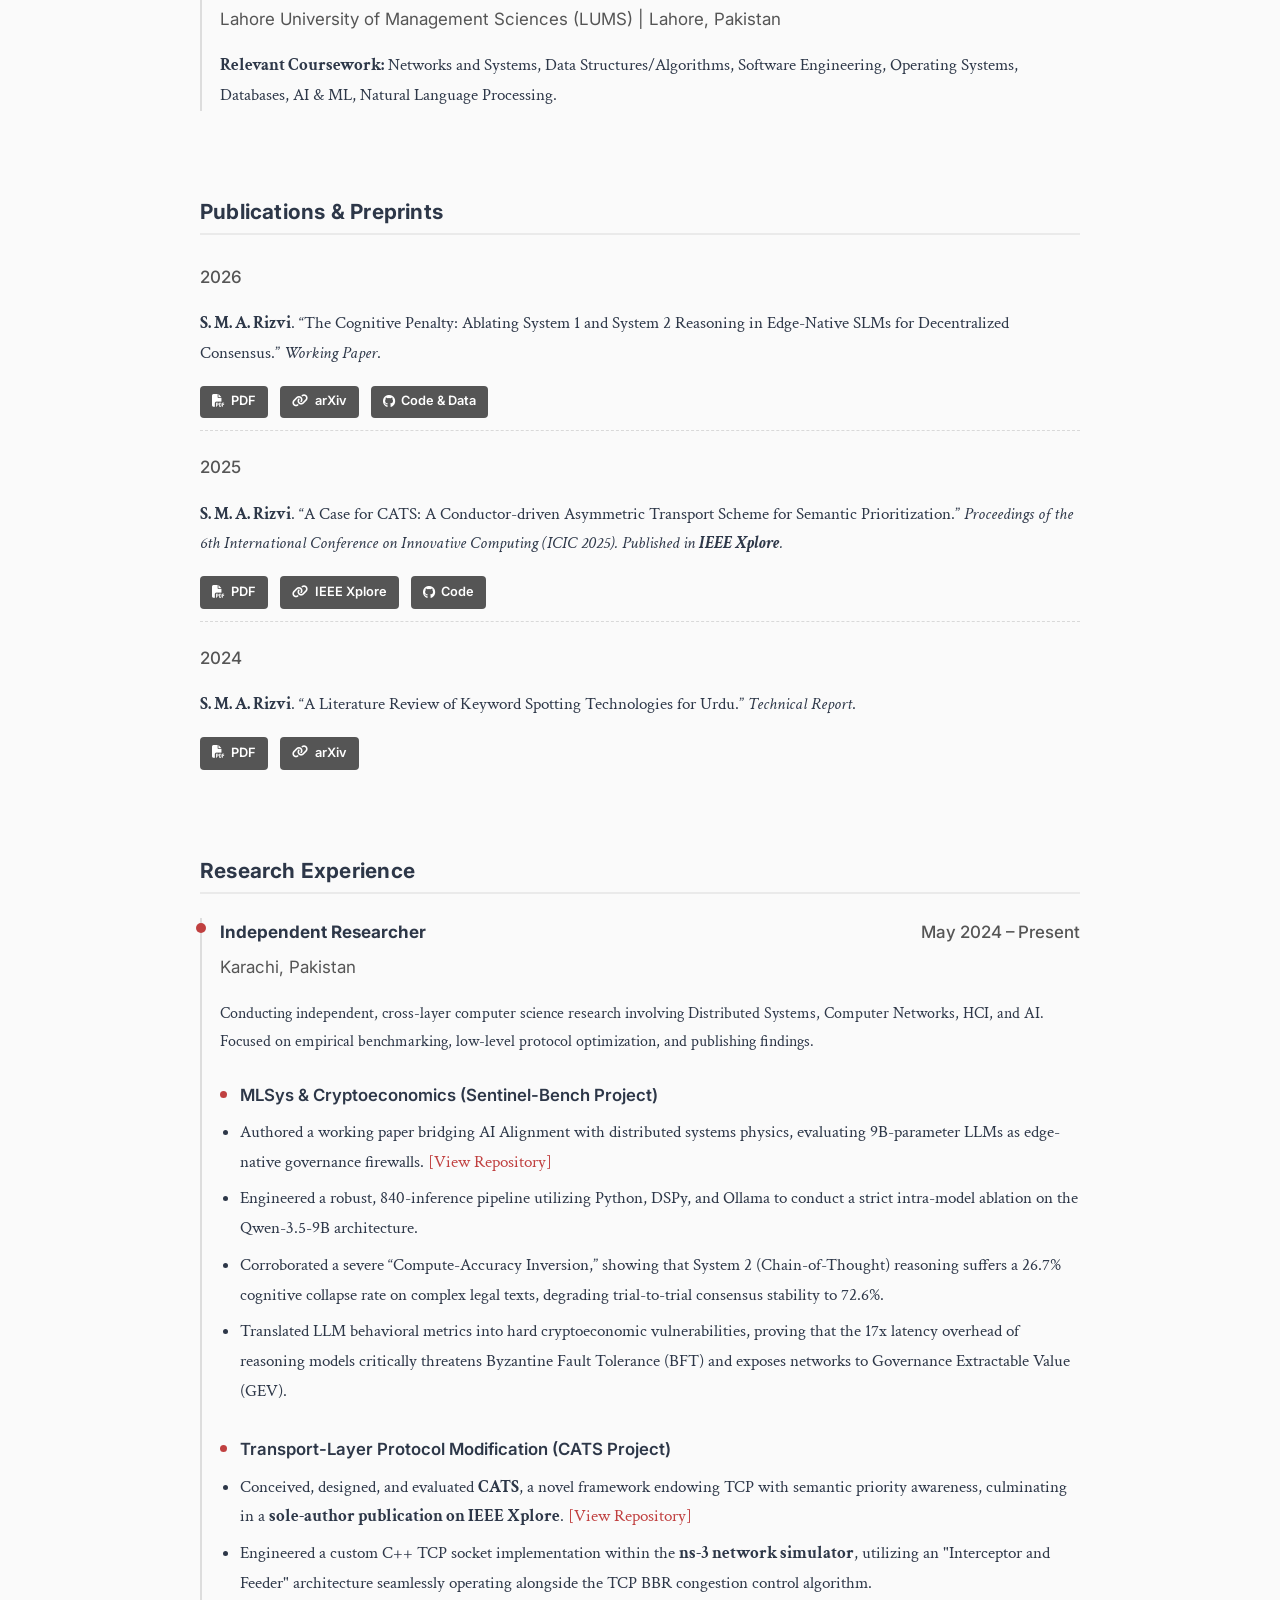
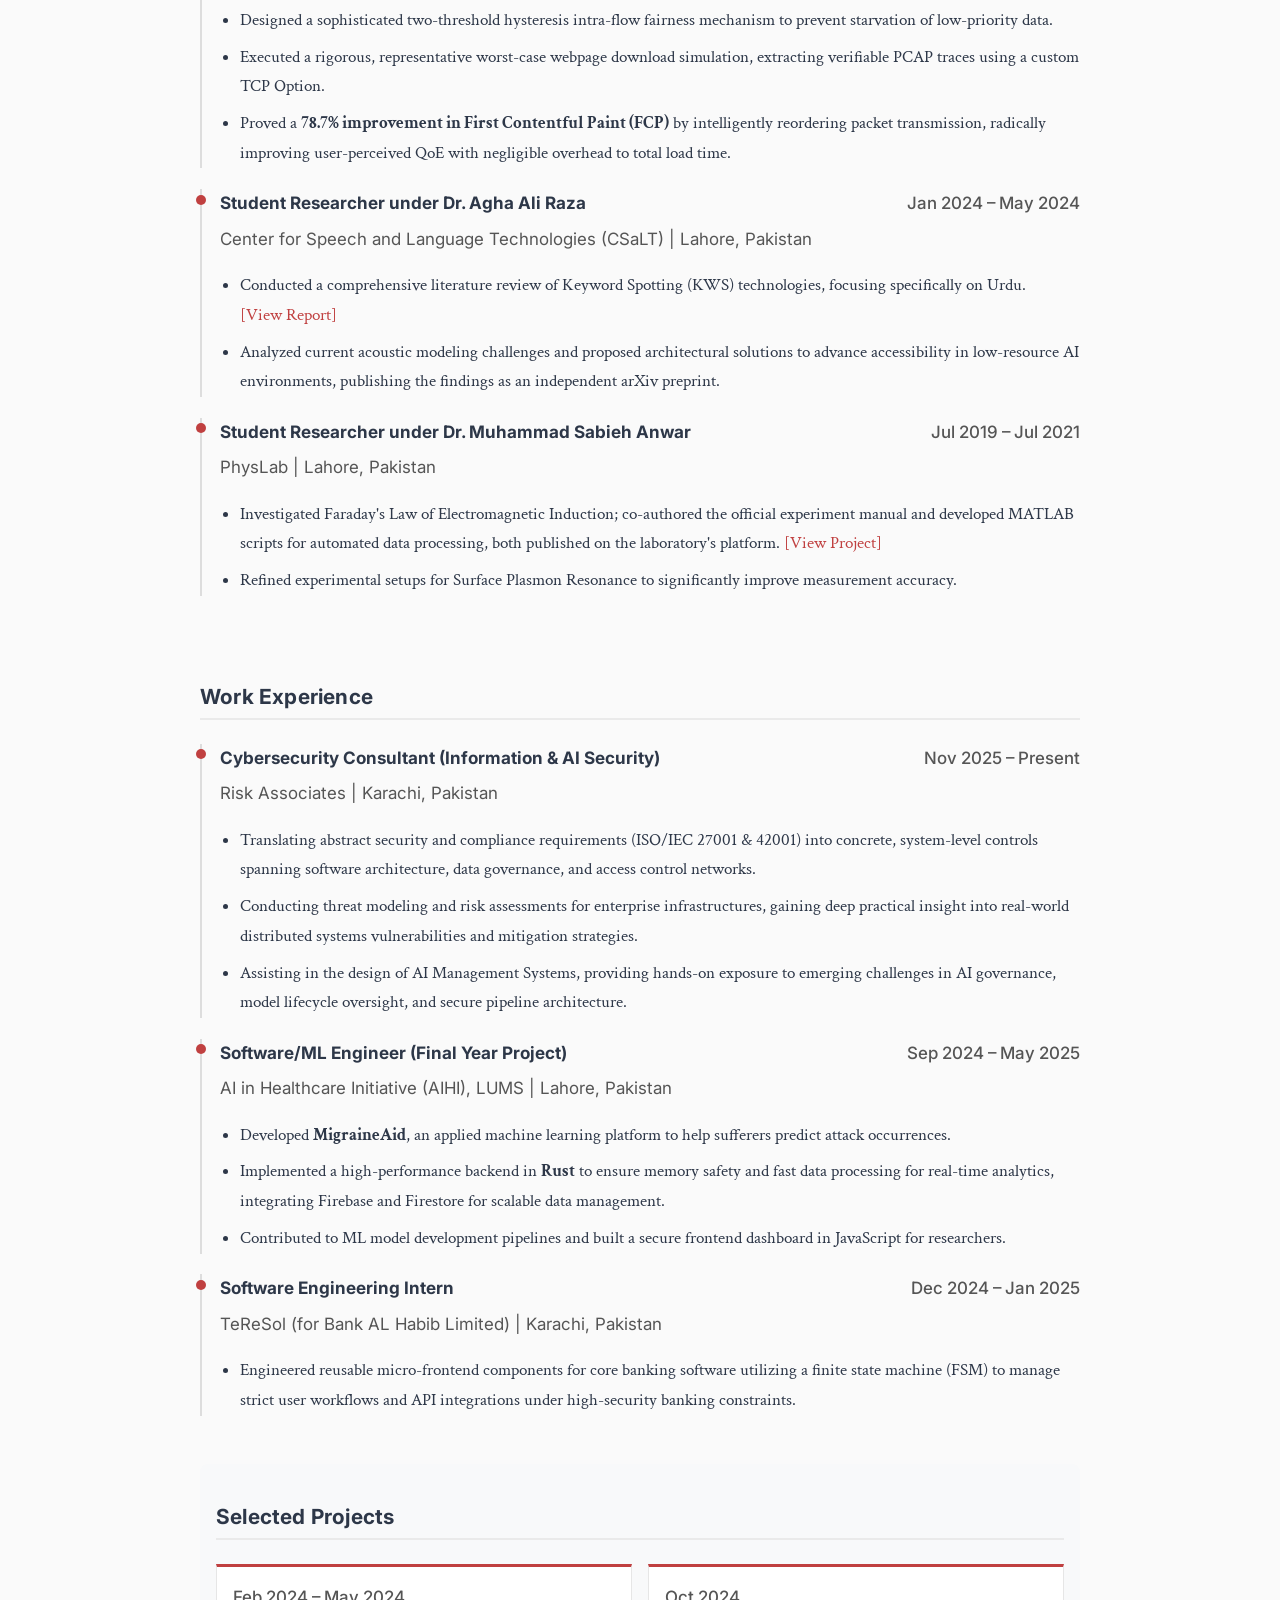
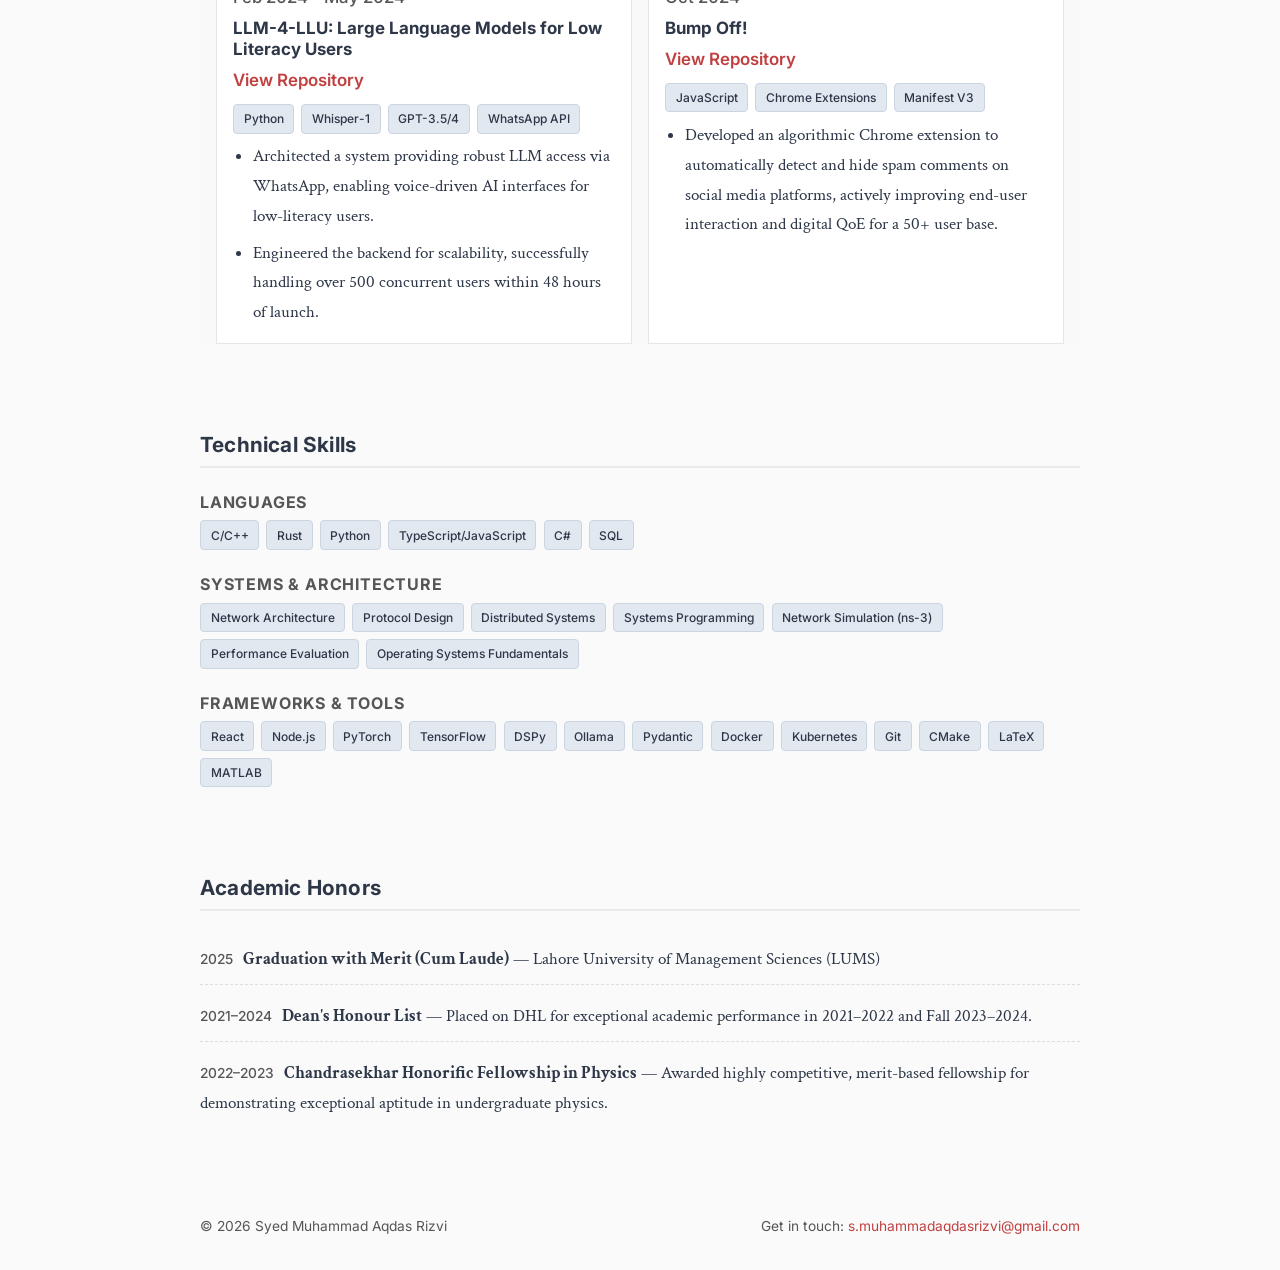
==== commit 9afb6d09: "Refresh analytics" ====
--- a/index.html
+++ b/index.html
@@ -1,6 +1,15 @@
 <!DOCTYPE html>
 <html lang="en">
 <head>
+  <script data-goatcounter="https://smarizvi110.goatcounter.com/count" async src="//gc.zgo.at/count.js"></script>
+  <script defer src="https://cloud.umami.is/script.js" data-website-id="867b9b06-4b4c-438e-90a0-c81039dbf62c"></script>
+  <script type="text/javascript">
+      (function(c,l,a,r,i,t,y){
+          c[a]=c[a]||function(){(c[a].q=c[a].q||[]).push(arguments)};
+          t=l.createElement(r);t.async=1;t.src="https://www.clarity.ms/tag/"+i;
+          y=l.getElementsByTagName(r)[0];y.parentNode.insertBefore(t,y);
+      })(window, document, "clarity", "script", "wgaz0ohpcj");
+  </script>
   <meta charset="UTF-8">
   <meta name="viewport" content="width=device-width, initial-scale=1.0">
   <meta name="description" content="Syed Muhammad Aqdas Rizvi (smarizvi110) | Computer Science Researcher | Systems, Networks, HCI, &amp; Artificial Intelligence.">
@@ -16,9 +25,9 @@
   <meta property="og:type" content="website">
   <meta name="twitter:card" content="summary_large_image">
   <meta name="twitter:title" content="Syed Muhammad Aqdas Rizvi (smarizvi110) | Computer Science Researcher">
-  <meta name="twitter:description" content="Syed Muhammad Aqdas Rizvi (smarizvi110) | Computer Science Researcher | Systems, Networks, HCI, &amp; AI.">
+  <meta name="twitter:description" content="Syed Muhammad Aqdas Rizvi (smarizvi110) | Computer Science Researcher | Systems, Networks, HCI, &amp; Artificial Intelligence.">
   <meta name="twitter:image" content="https://smarizvi110.com/assets/preview-card-light-1200x600.png">
-  <title>Syed Muhammad Aqdas Rizvi (smarizvi110)</title>
+  <title>Syed Muhammad Aqdas Rizvi (smarizvi110) | Portfolio</title>
   <link rel="icon" href="assets/favicon-light.svg" media="(prefers-color-scheme: light)" type="image/svg+xml">
   <link rel="icon" href="assets/favicon-light-32x32.png" media="(prefers-color-scheme: light)" sizes="32x32" type="image/png">
   <link rel="icon" href="assets/favicon-light.ico" media="(prefers-color-scheme: light)" type="image/x-icon">
@@ -56,7 +65,7 @@
     <section class="hero" aria-labelledby="name">
       <img class="hero-headshot" src="assets/profile.jpg" alt="Portrait of Syed Muhammad Aqdas Rizvi" width="150" height="150">
       <h1 id="name">Syed Muhammad Aqdas Rizvi<br><span class="name-handle">(smarizvi110)</span></h1>
-      <p class="subtitle"><strong>Computer Science Researcher</strong> | <strong>Systems, Networks, HCI &amp; AI</strong></p>
+      <p class="subtitle"><strong>Computer Science Researcher</strong> | <strong>Systems, Networks, HCI &amp; Artificial Intelligence</strong></p>
       <p class="eyebrow">Karachi, Pakistan</p>
       <div class="icon-row" aria-label="Contact and social links">
         <a href="mailto:s.muhammadaqdasrizvi@gmail.com" aria-label="Email"><i class="fa-solid fa-envelope"></i></a>
@@ -72,7 +81,7 @@
       <p>Computer Science researcher and LUMS alumnus specializing in the intersection of Systems, Networks, Human-Computer Interaction, and Artificial Intelligence. Sole author of an IEEE-published paper on transport-layer scheduling and a comprehensive preprint on MLSys and decentralized consensus. Proven ability to engineer low-level protocols (C++, ns-3) and architect scalable, rigorous AI evaluation pipelines (Python, DSPy). Currently utilizing a gap year in enterprise cybersecurity to study the practical constraints, threat models, and operational bottlenecks of large-scale distributed systems. Eager to bring this blend of theoretical rigor and real-world systems perspective to complex, cross-cutting problems in a top-tier graduate research group.</p>
       <div class="research-interests">
         <h3>Research Interests</h3>
-        <p>Computer Networks, Distributed Systems Architecture, Systems Programming, Human-Computer Interaction, and Artificial Intelligence.</p>
+        <p>Computer Networks, Distributed Systems Architecture, Systems Programming, Human-Computer Interaction (HCI), and Artificial Intelligence.</p>
       </div>
     </section>
 
@@ -215,7 +224,7 @@
 
       <article class="timeline-item">
         <div class="item-head">
-          <h3>Software/ML Engineer</h3>
+          <h3>Software/ML Engineer (Final Year Project)</h3>
           <p class="meta">Sep 2024 &ndash; May 2025</p>
         </div>
         <p class="meta-detail">AI in Healthcare Initiative (AIHI), LUMS | Lahore, Pakistan</p>
@@ -311,6 +320,5 @@
       <p>Get in touch: <a href="mailto:s.muhammadaqdasrizvi@gmail.com">s.muhammadaqdasrizvi@gmail.com</a></p>
     </div>
   </footer>
-  <script data-goatcounter="https://smarizvi110.goatcounter.com/count" async src="//gc.zgo.at/count.js"></script>
 </body>
 </html>
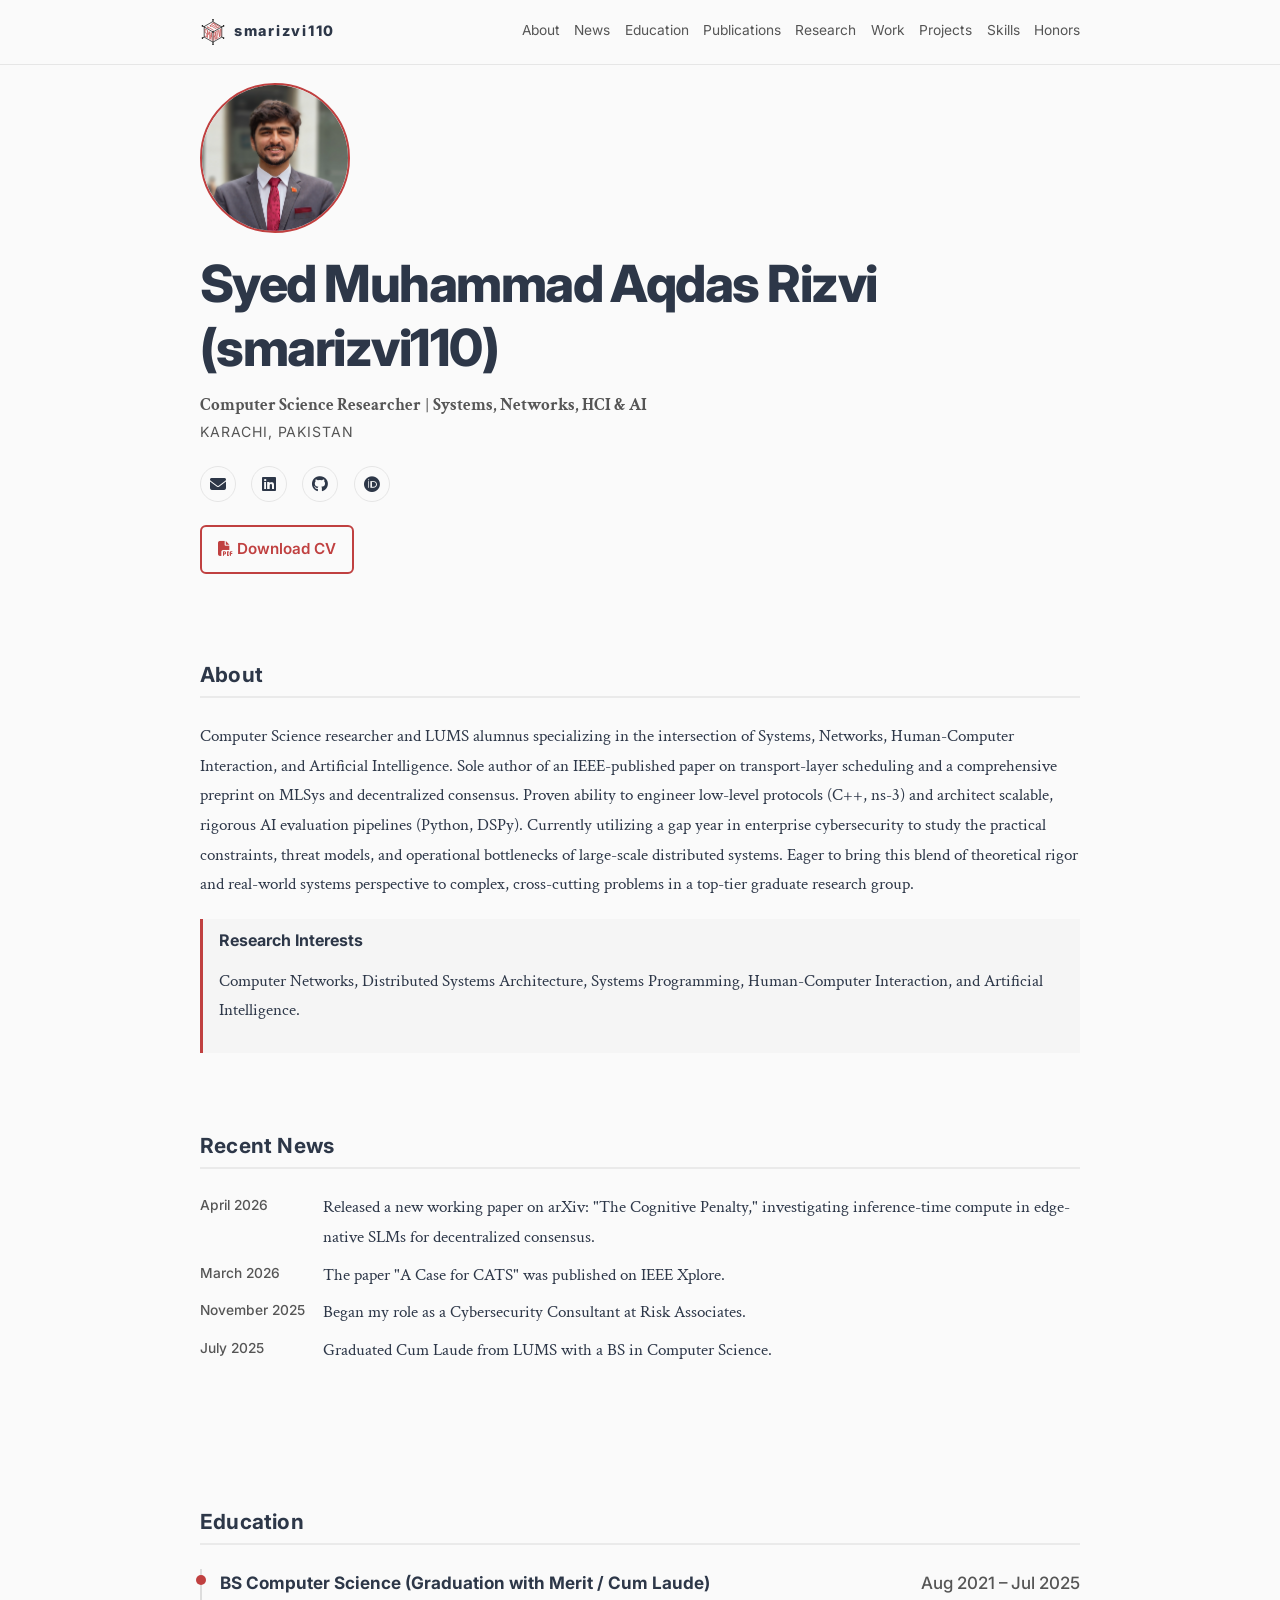
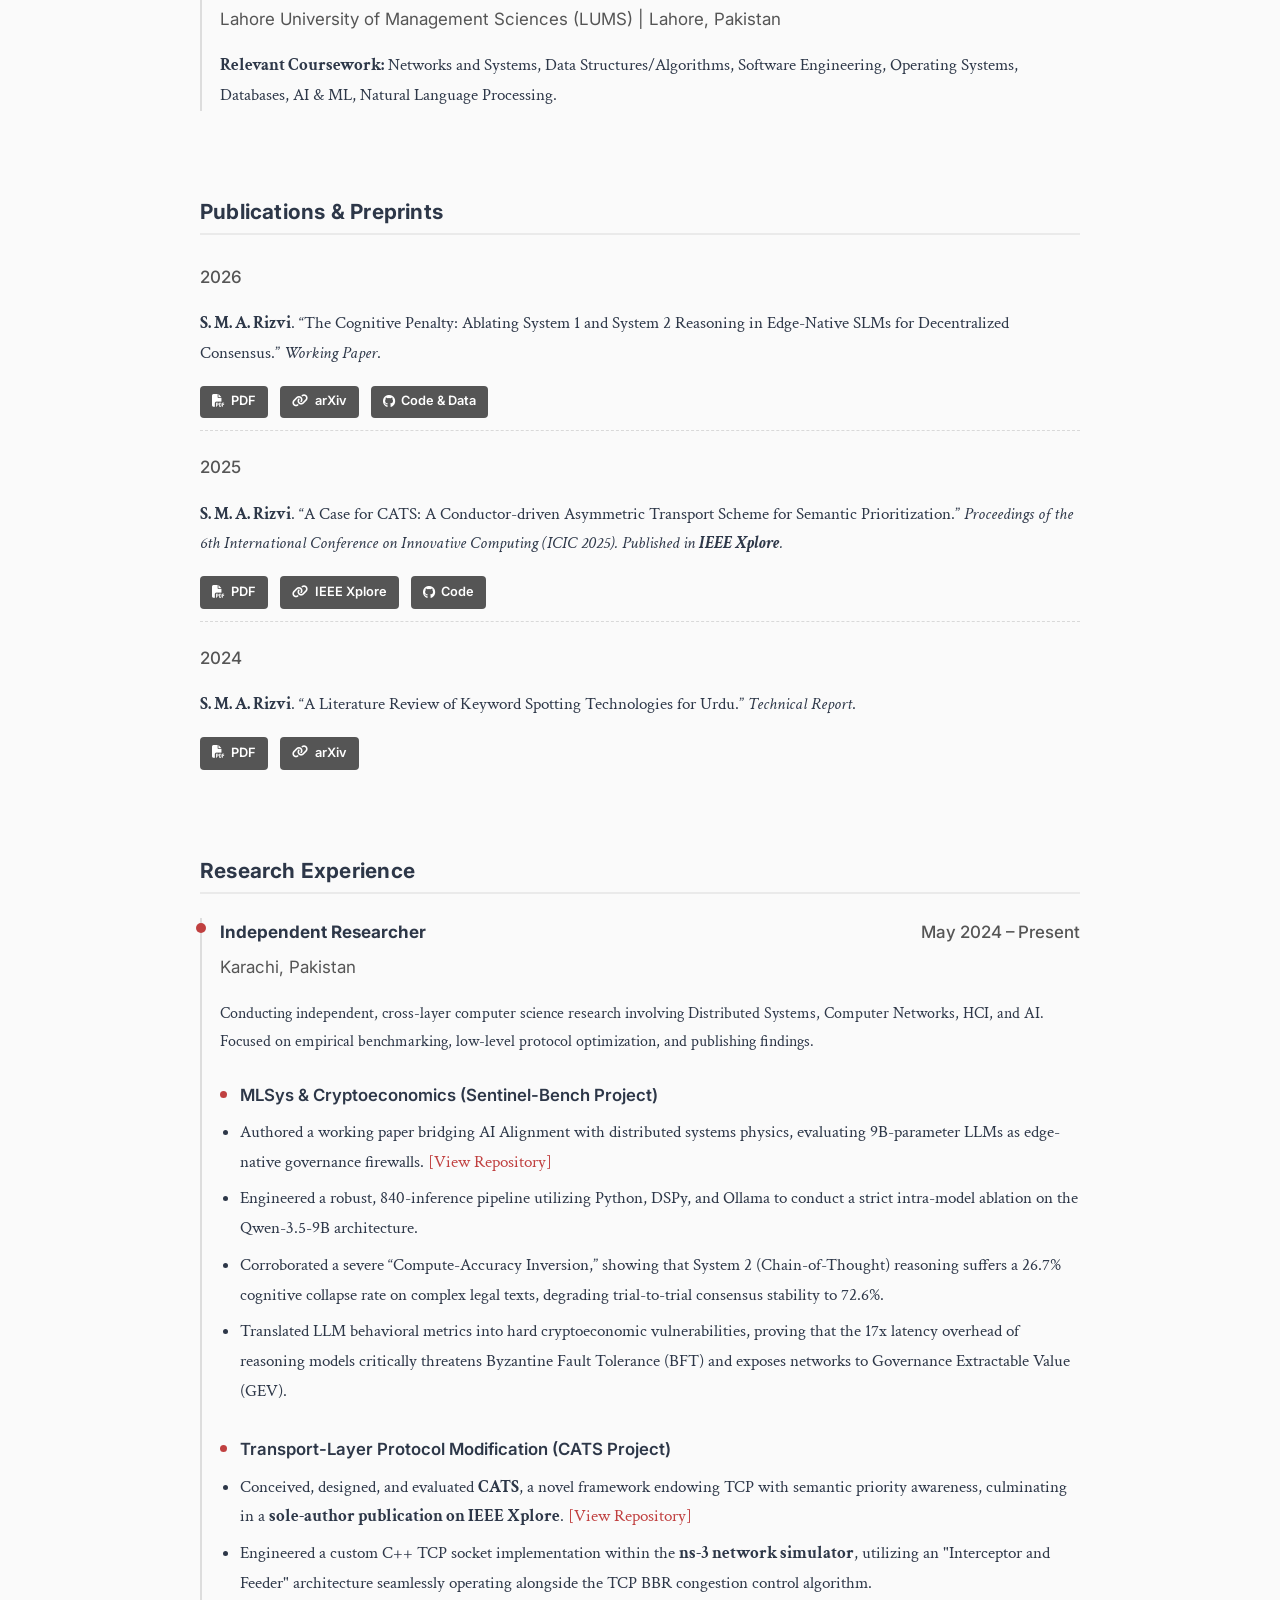
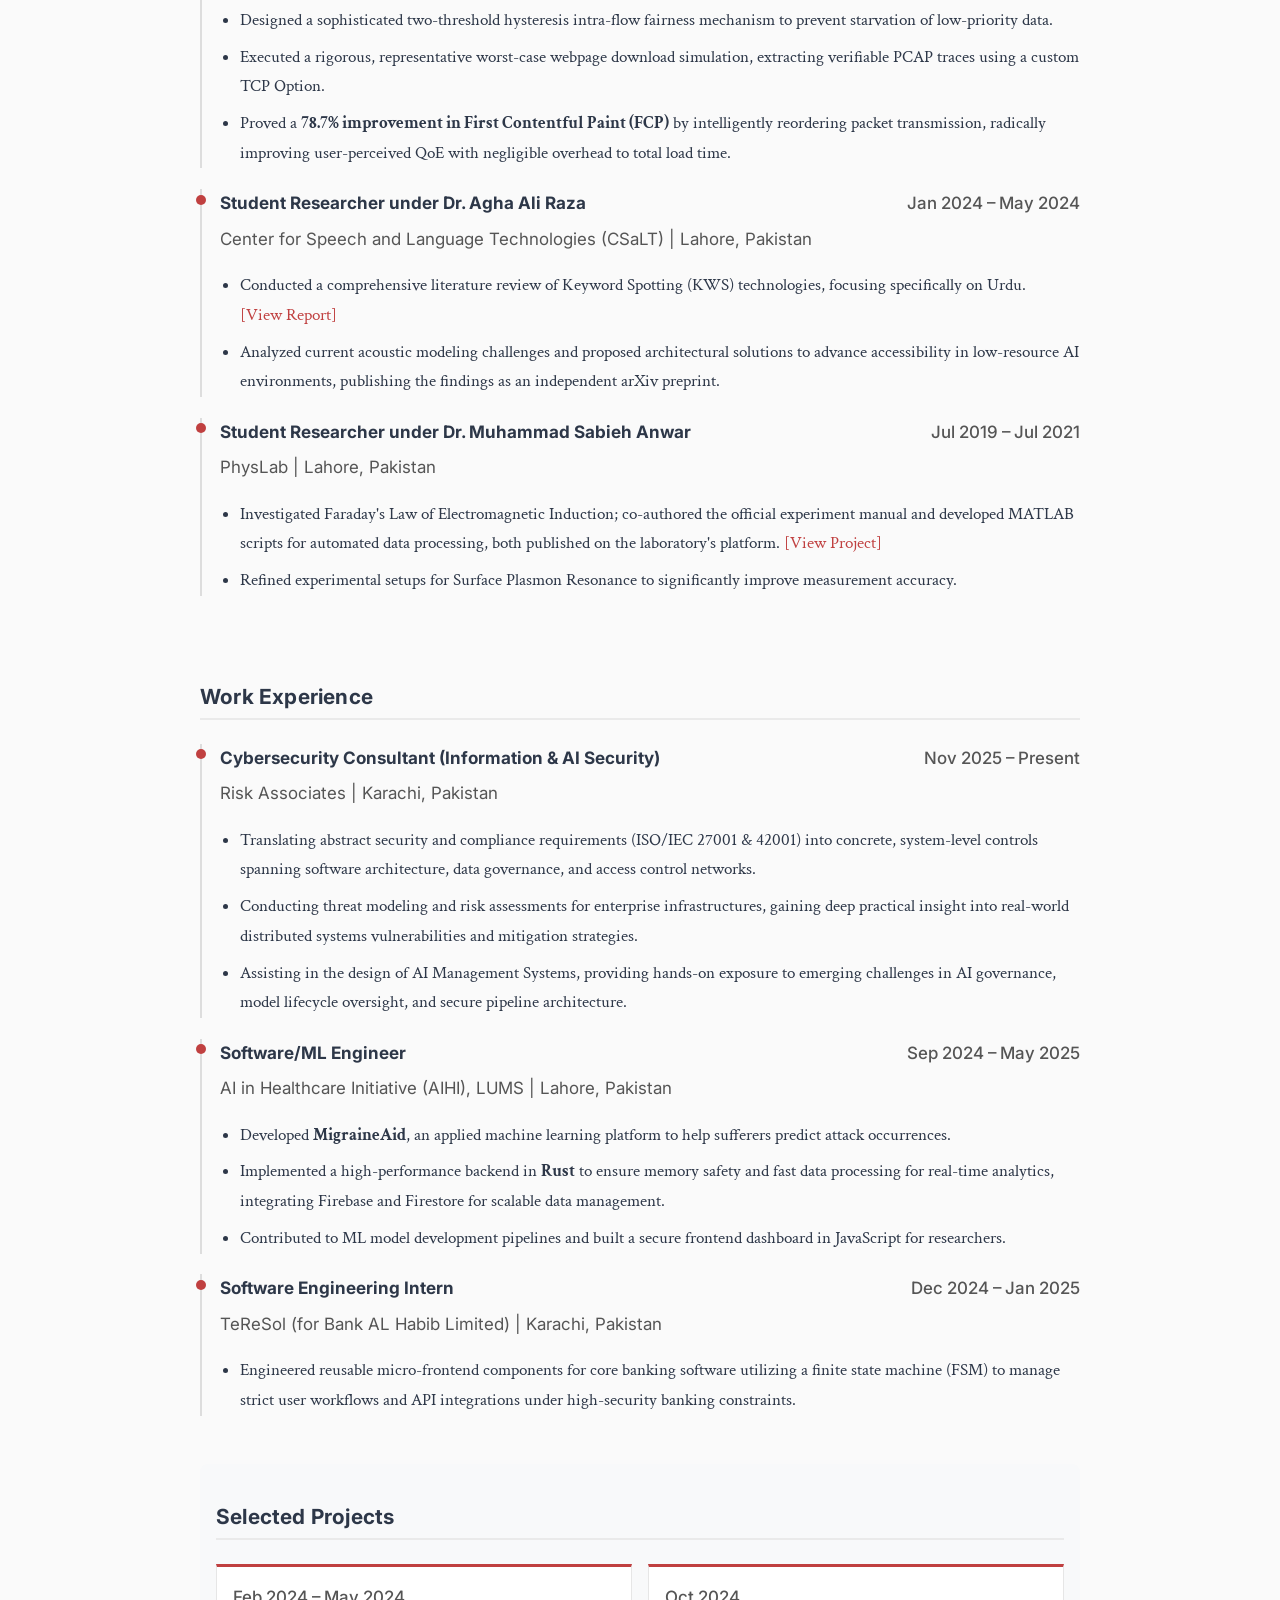
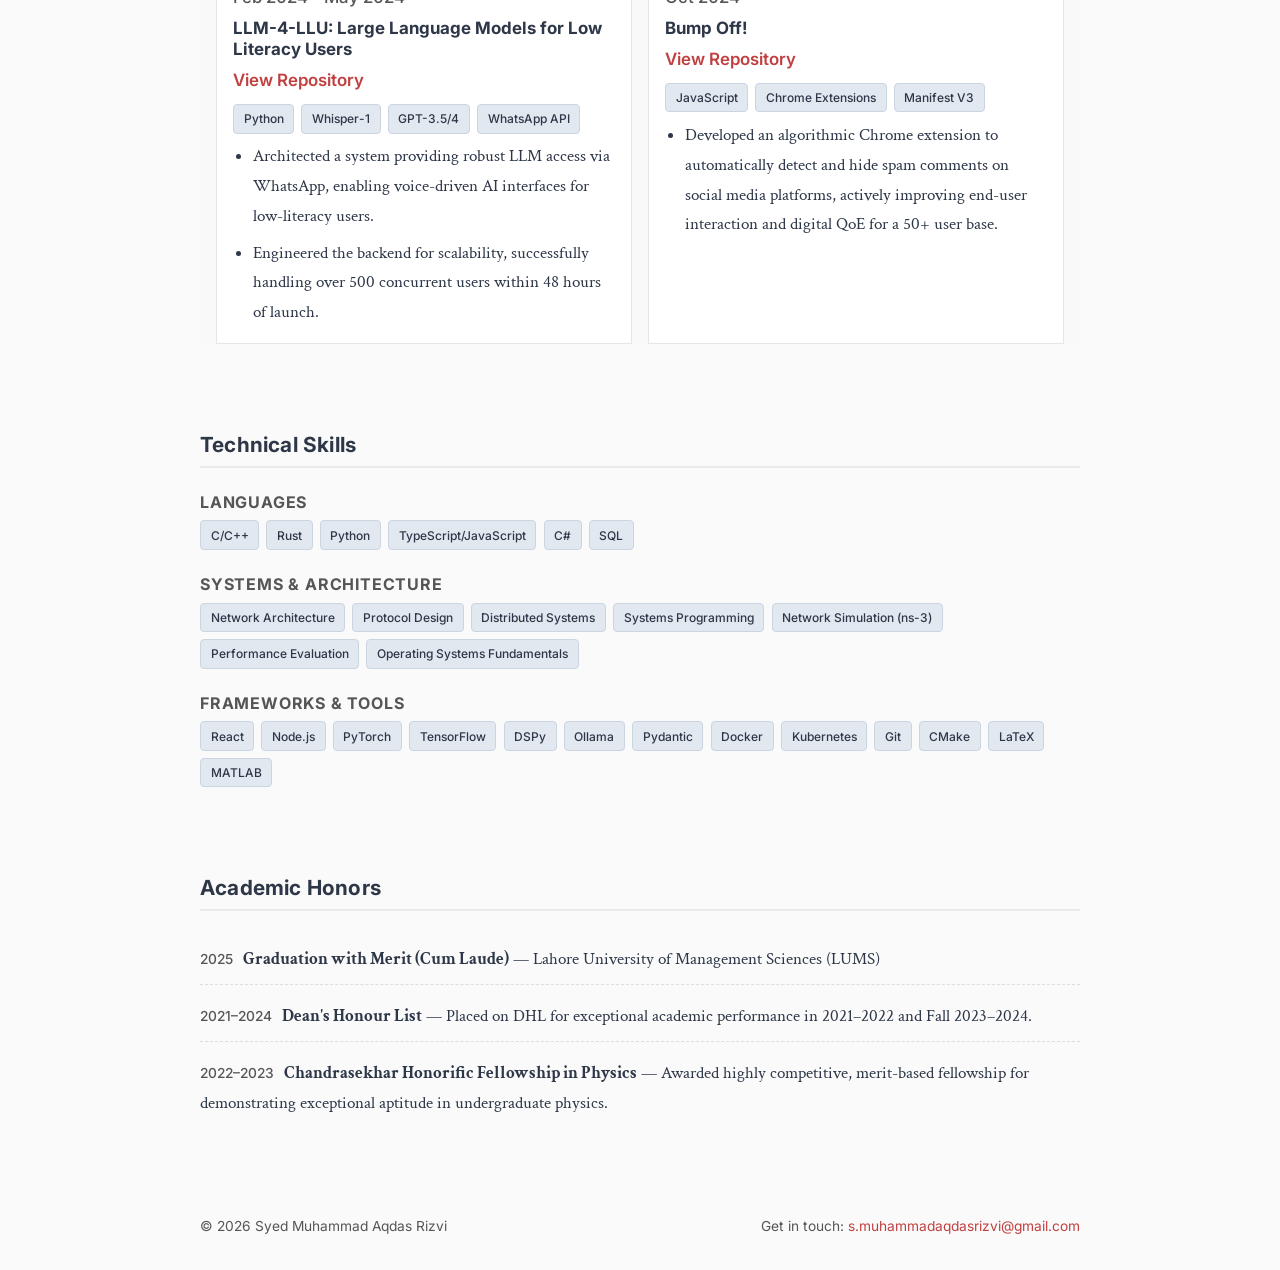
==== commit 57da1a1d: "Merge branch 'main' of github.com:smarizvi110/smarizvi110.com" ====
--- a/index.html
+++ b/index.html
@@ -25,9 +25,9 @@
   <meta property="og:type" content="website">
   <meta name="twitter:card" content="summary_large_image">
   <meta name="twitter:title" content="Syed Muhammad Aqdas Rizvi (smarizvi110) | Computer Science Researcher">
-  <meta name="twitter:description" content="Syed Muhammad Aqdas Rizvi (smarizvi110) | Computer Science Researcher | Systems, Networks, HCI, &amp; Artificial Intelligence.">
+  <meta name="twitter:description" content="Syed Muhammad Aqdas Rizvi (smarizvi110) | Computer Science Researcher | Systems, Networks, HCI, &amp; AI.">
   <meta name="twitter:image" content="https://smarizvi110.com/assets/preview-card-light-1200x600.png">
-  <title>Syed Muhammad Aqdas Rizvi (smarizvi110) | Portfolio</title>
+  <title>Syed Muhammad Aqdas Rizvi (smarizvi110)</title>
   <link rel="icon" href="assets/favicon-light.svg" media="(prefers-color-scheme: light)" type="image/svg+xml">
   <link rel="icon" href="assets/favicon-light-32x32.png" media="(prefers-color-scheme: light)" sizes="32x32" type="image/png">
   <link rel="icon" href="assets/favicon-light.ico" media="(prefers-color-scheme: light)" type="image/x-icon">
@@ -65,7 +65,7 @@
     <section class="hero" aria-labelledby="name">
       <img class="hero-headshot" src="assets/profile.jpg" alt="Portrait of Syed Muhammad Aqdas Rizvi" width="150" height="150">
       <h1 id="name">Syed Muhammad Aqdas Rizvi<br><span class="name-handle">(smarizvi110)</span></h1>
-      <p class="subtitle"><strong>Computer Science Researcher</strong> | <strong>Systems, Networks, HCI &amp; Artificial Intelligence</strong></p>
+      <p class="subtitle"><strong>Computer Science Researcher</strong> | <strong>Systems, Networks, HCI &amp; AI</strong></p>
       <p class="eyebrow">Karachi, Pakistan</p>
       <div class="icon-row" aria-label="Contact and social links">
         <a href="mailto:s.muhammadaqdasrizvi@gmail.com" aria-label="Email"><i class="fa-solid fa-envelope"></i></a>
@@ -81,7 +81,7 @@
       <p>Computer Science researcher and LUMS alumnus specializing in the intersection of Systems, Networks, Human-Computer Interaction, and Artificial Intelligence. Sole author of an IEEE-published paper on transport-layer scheduling and a comprehensive preprint on MLSys and decentralized consensus. Proven ability to engineer low-level protocols (C++, ns-3) and architect scalable, rigorous AI evaluation pipelines (Python, DSPy). Currently utilizing a gap year in enterprise cybersecurity to study the practical constraints, threat models, and operational bottlenecks of large-scale distributed systems. Eager to bring this blend of theoretical rigor and real-world systems perspective to complex, cross-cutting problems in a top-tier graduate research group.</p>
       <div class="research-interests">
         <h3>Research Interests</h3>
-        <p>Computer Networks, Distributed Systems Architecture, Systems Programming, Human-Computer Interaction (HCI), and Artificial Intelligence.</p>
+        <p>Computer Networks, Distributed Systems Architecture, Systems Programming, Human-Computer Interaction, and Artificial Intelligence.</p>
       </div>
     </section>
 
@@ -224,7 +224,7 @@
 
       <article class="timeline-item">
         <div class="item-head">
-          <h3>Software/ML Engineer (Final Year Project)</h3>
+          <h3>Software/ML Engineer</h3>
           <p class="meta">Sep 2024 &ndash; May 2025</p>
         </div>
         <p class="meta-detail">AI in Healthcare Initiative (AIHI), LUMS | Lahore, Pakistan</p>
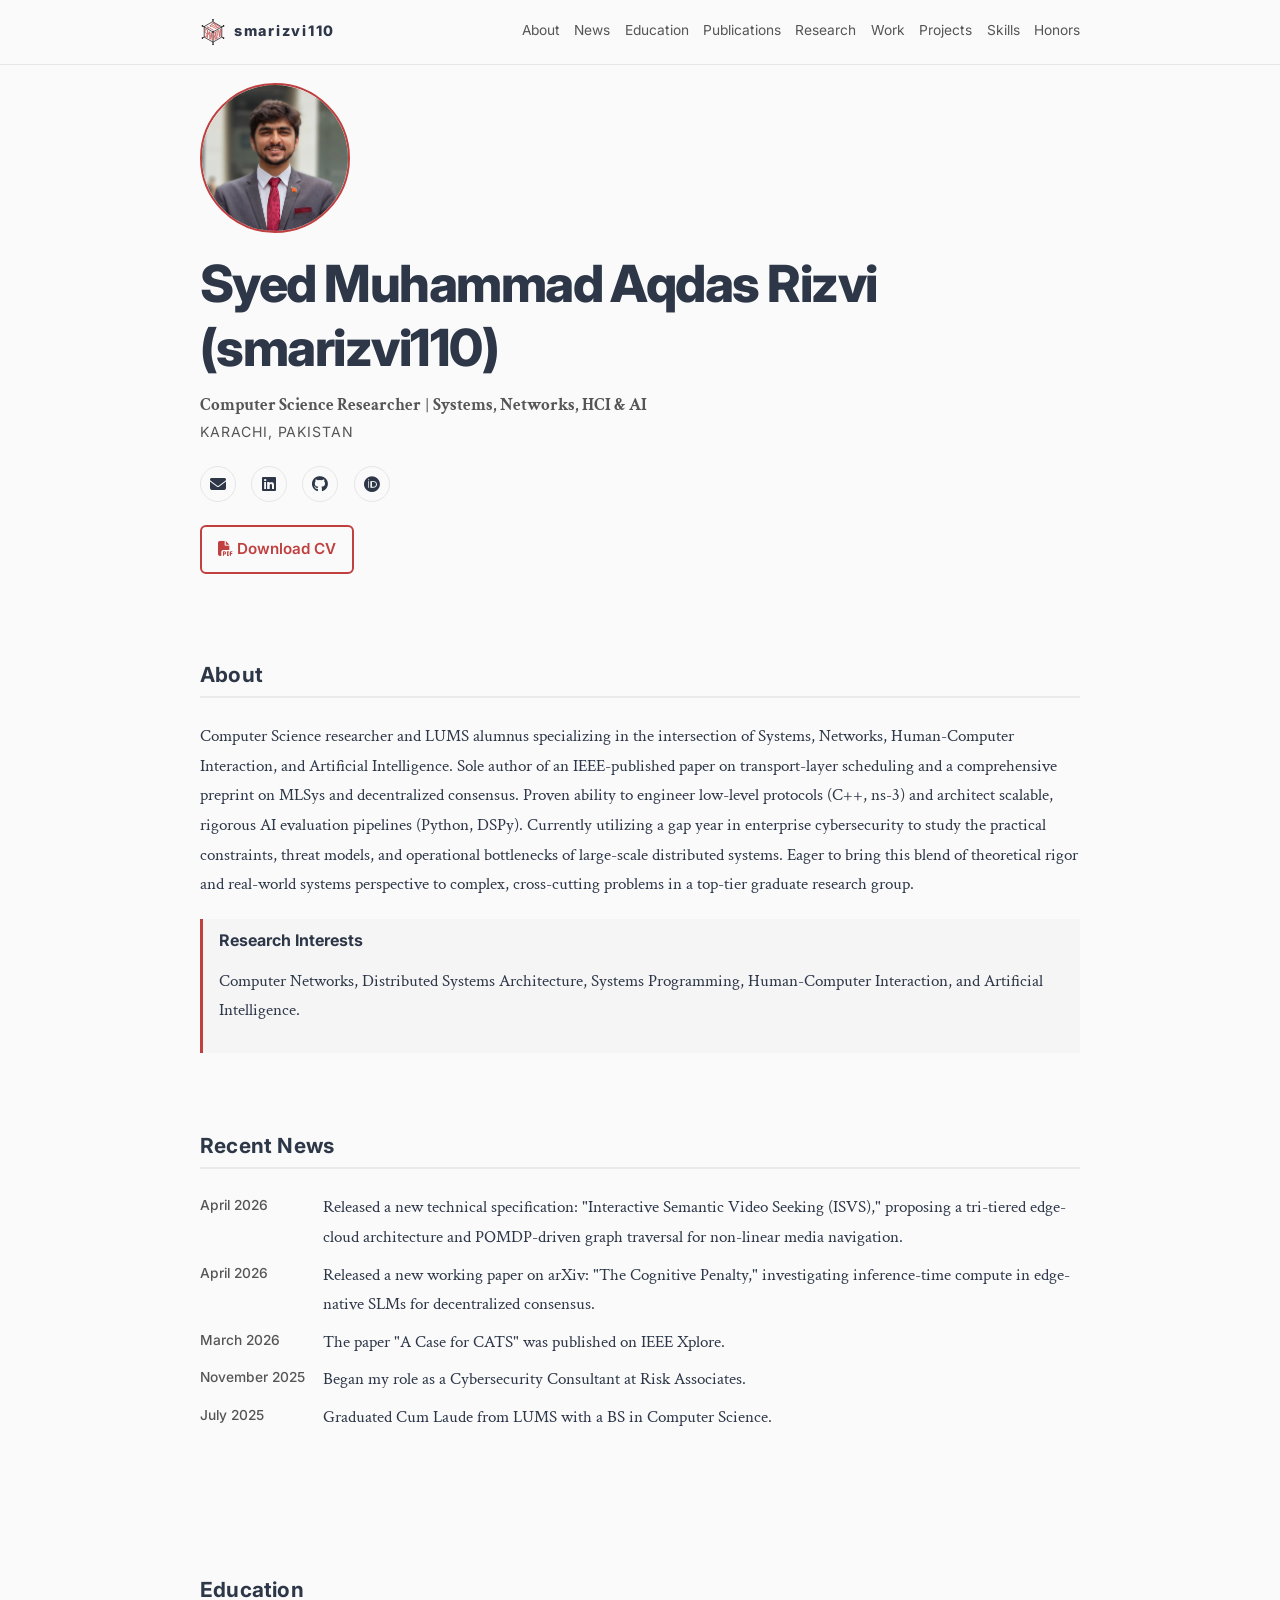
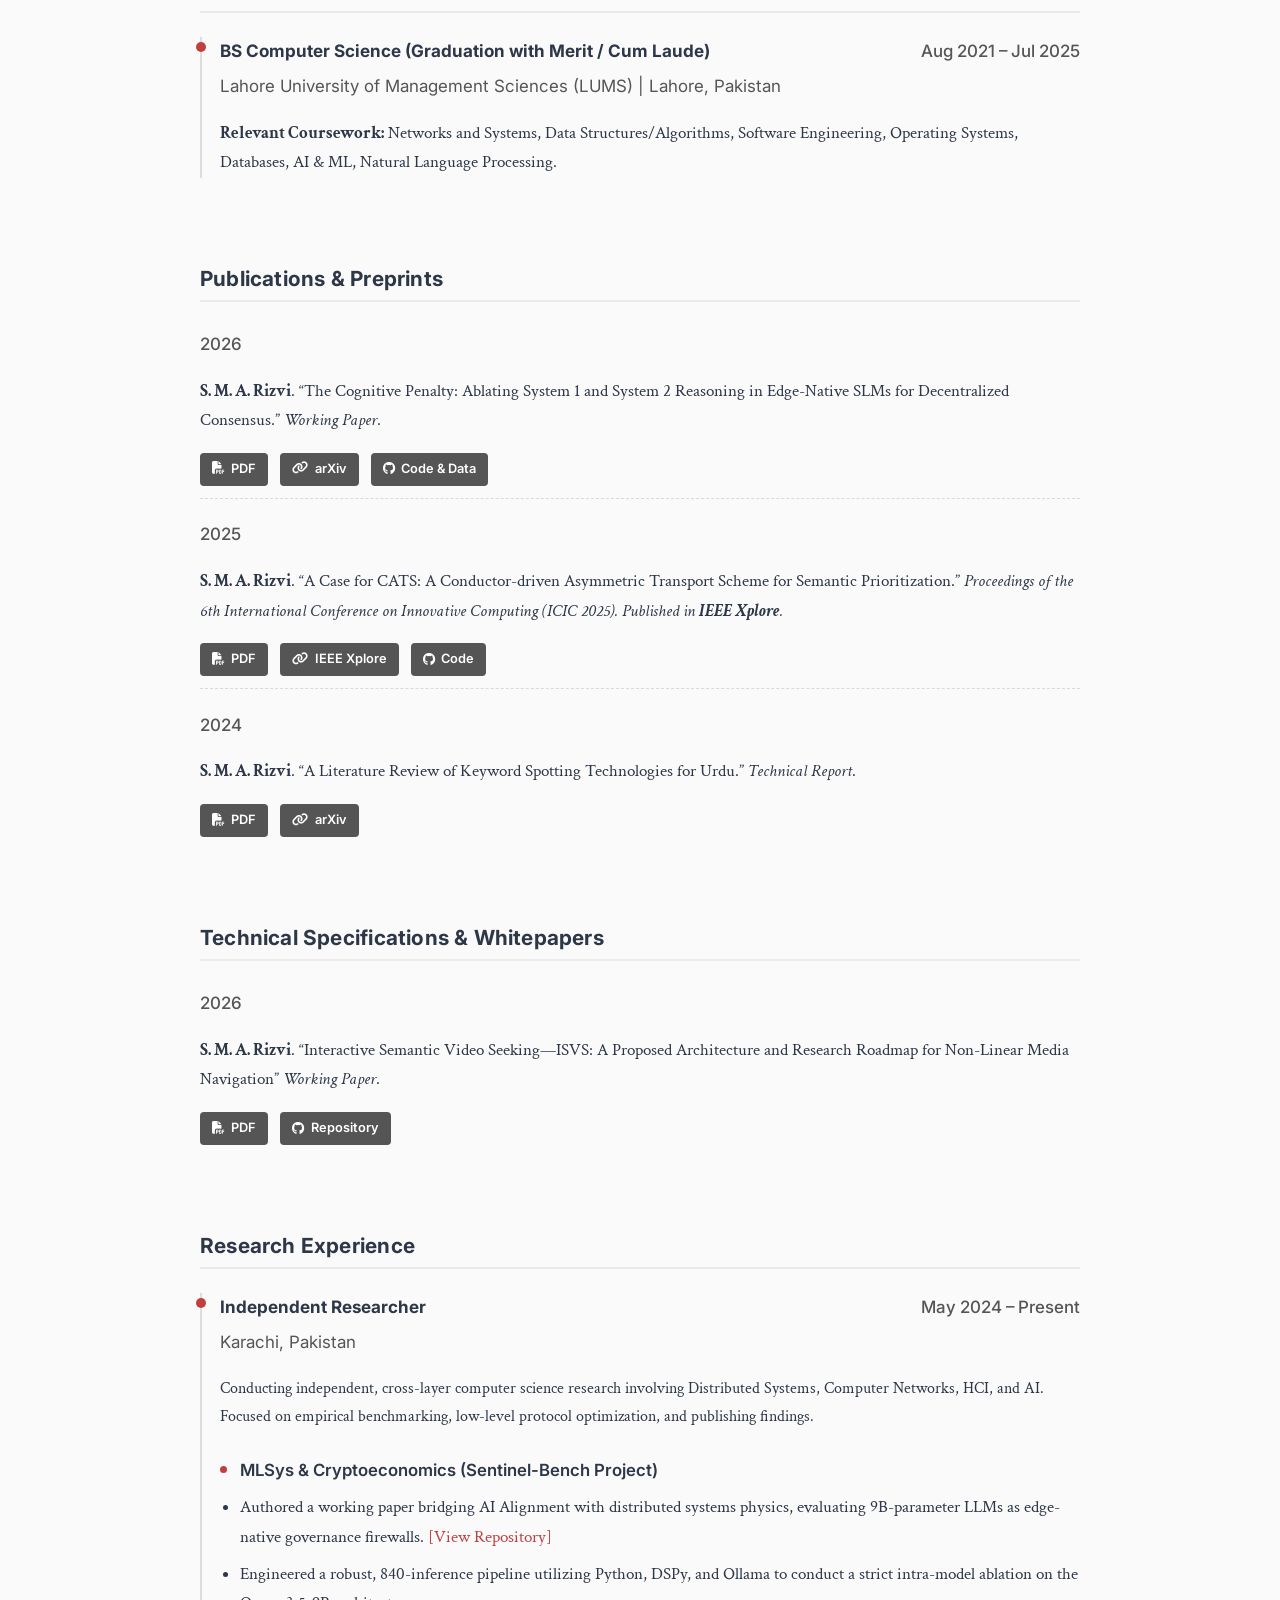
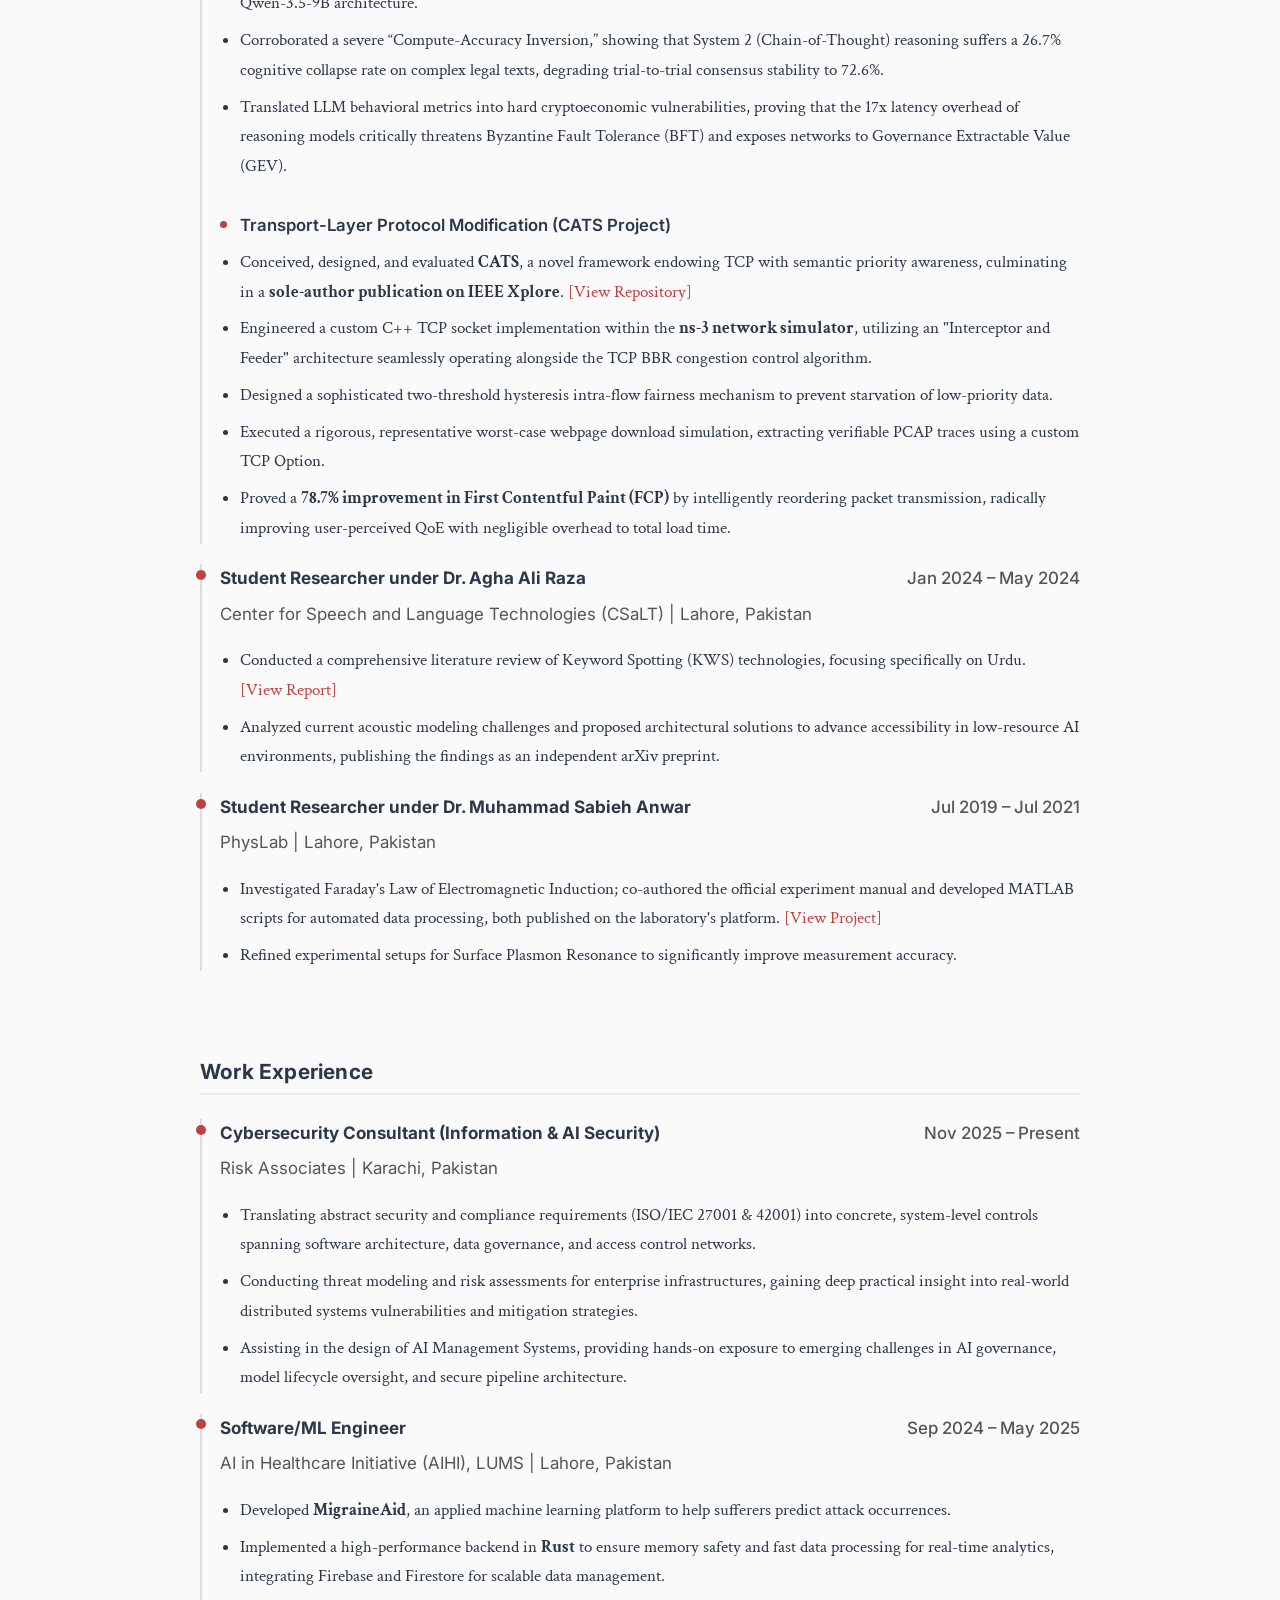
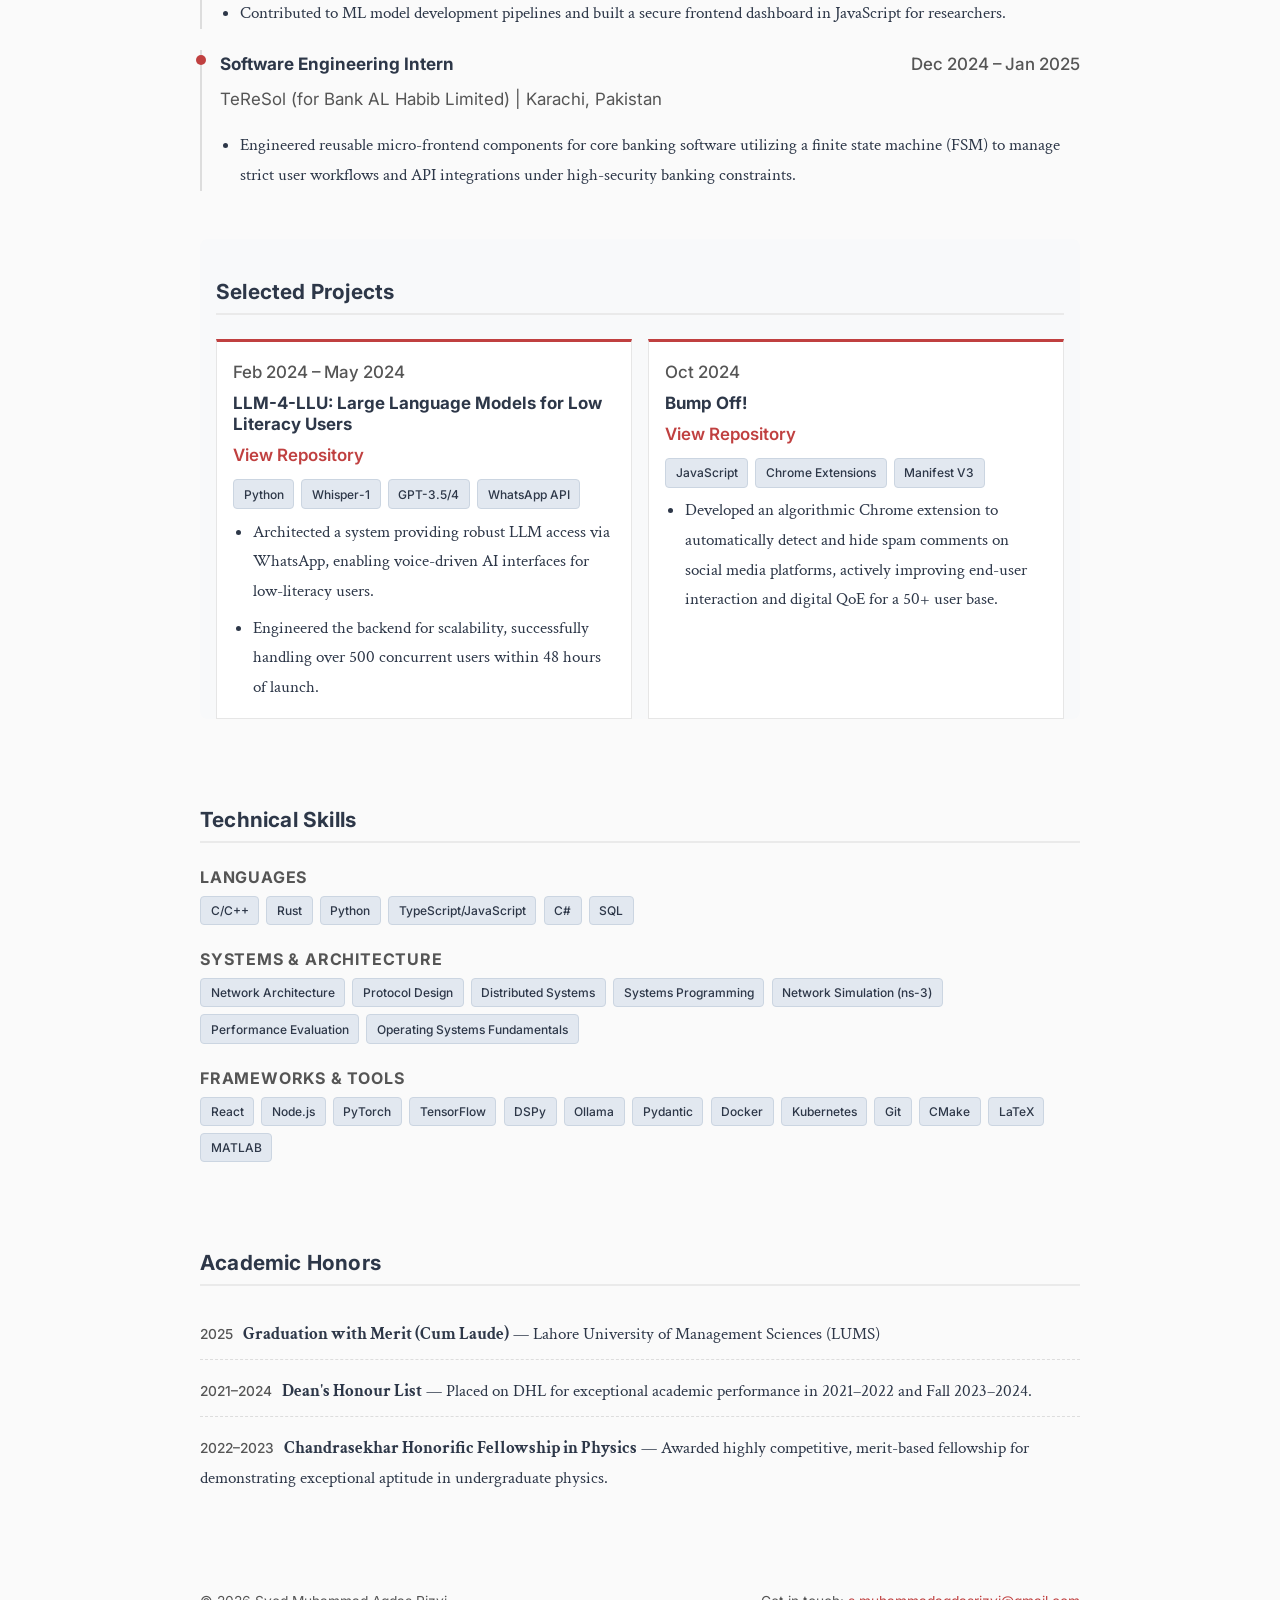
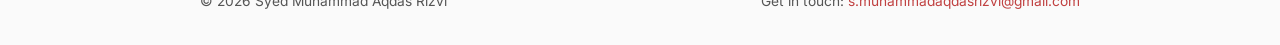
==== commit 1251089b: "Add ISVS proposal to website" ====
--- a/index.html
+++ b/index.html
@@ -90,6 +90,10 @@
     <ul class="news-list">
       <li class="news-item">
         <span class="meta">April 2026</span>
+        <span class="news-text">Released a new technical specification: "Interactive Semantic Video Seeking (ISVS)," proposing a tri-tiered edge-cloud architecture and POMDP-driven graph traversal for non-linear media navigation.</span>
+      </li>
+      <li class="news-item">
+        <span class="meta">April 2026</span>
         <span class="news-text">Released a new working paper on arXiv: "The Cognitive Penalty," investigating inference-time compute in edge-native SLMs for decentralized consensus.</span>
       </li>
       <li class="news-item">
@@ -148,6 +152,18 @@
         <div class="pub-links">
           <a class="pub-btn" href="assets/Rizvi_KWS_Survey.pdf" target="_blank" rel="noopener noreferrer"><i class="fa-solid fa-file-pdf"></i> PDF</a>
           <a class="pub-btn" href="https://arxiv.org/abs/2409.16317" target="_blank" rel="noopener noreferrer"><i class="fa-solid fa-link"></i> arXiv</a>
+        </div>
+      </article>
+    </section>
+    <section id="tech-specs" class="section-block">
+      <h2>Technical Specifications &amp; Whitepapers</h2>
+
+      <article class="publication-item">
+        <p class="meta">2026</p>
+        <p><strong>S. M. A. Rizvi</strong>. &ldquo;Interactive Semantic Video Seeking&mdash;ISVS: A Proposed Architecture and Research Roadmap for Non-Linear Media Navigation&rdquo; <em>Working Paper</em>.</p>
+        <div class="pub-links">
+          <a class="pub-btn" href="assets/Rizvi_ISVS_Media_Architecture.pdf" target="_blank" rel="noopener noreferrer"><i class="fa-solid fa-file-pdf"></i> PDF</a>
+          <a class="pub-btn" href="https://github.com/smarizvi110/isvs-spec" target="_blank" rel="noopener noreferrer"><i class="fa-brands fa-github"></i> Repository</a>
         </div>
       </article>
     </section>
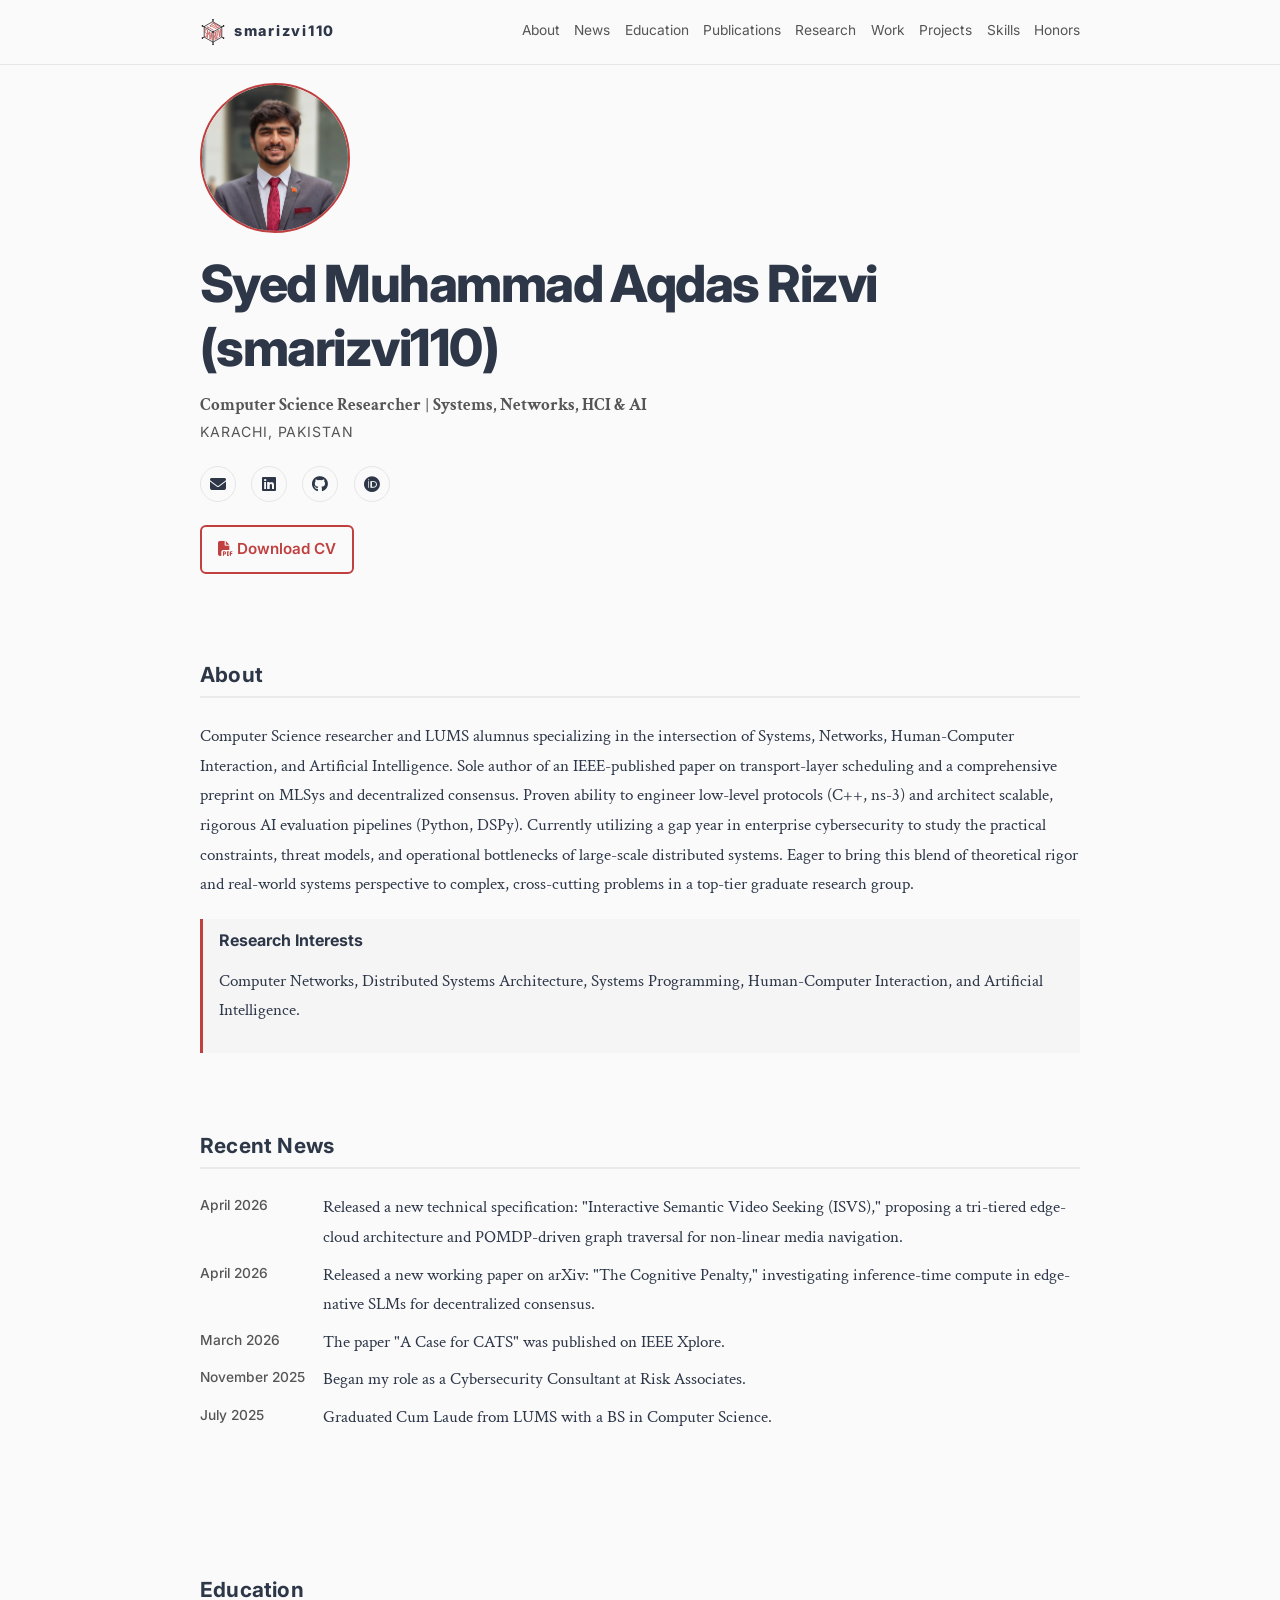
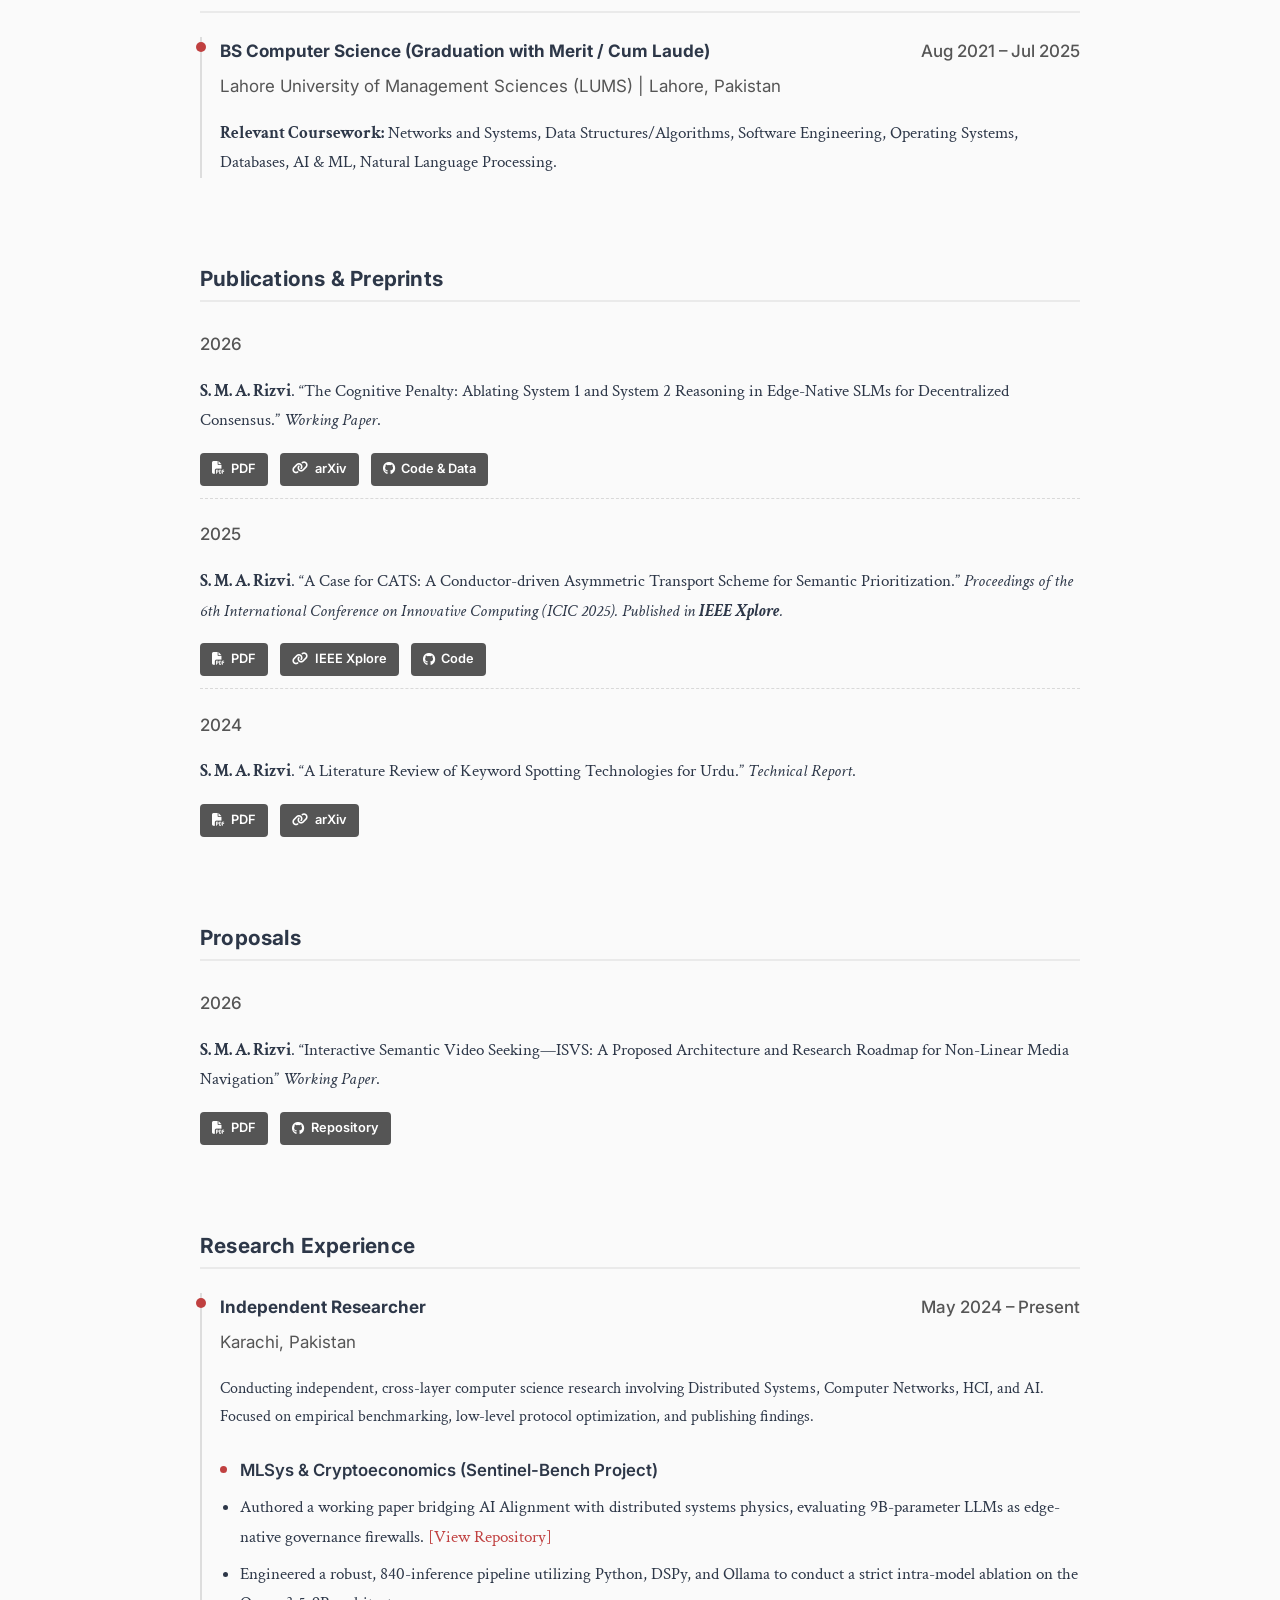
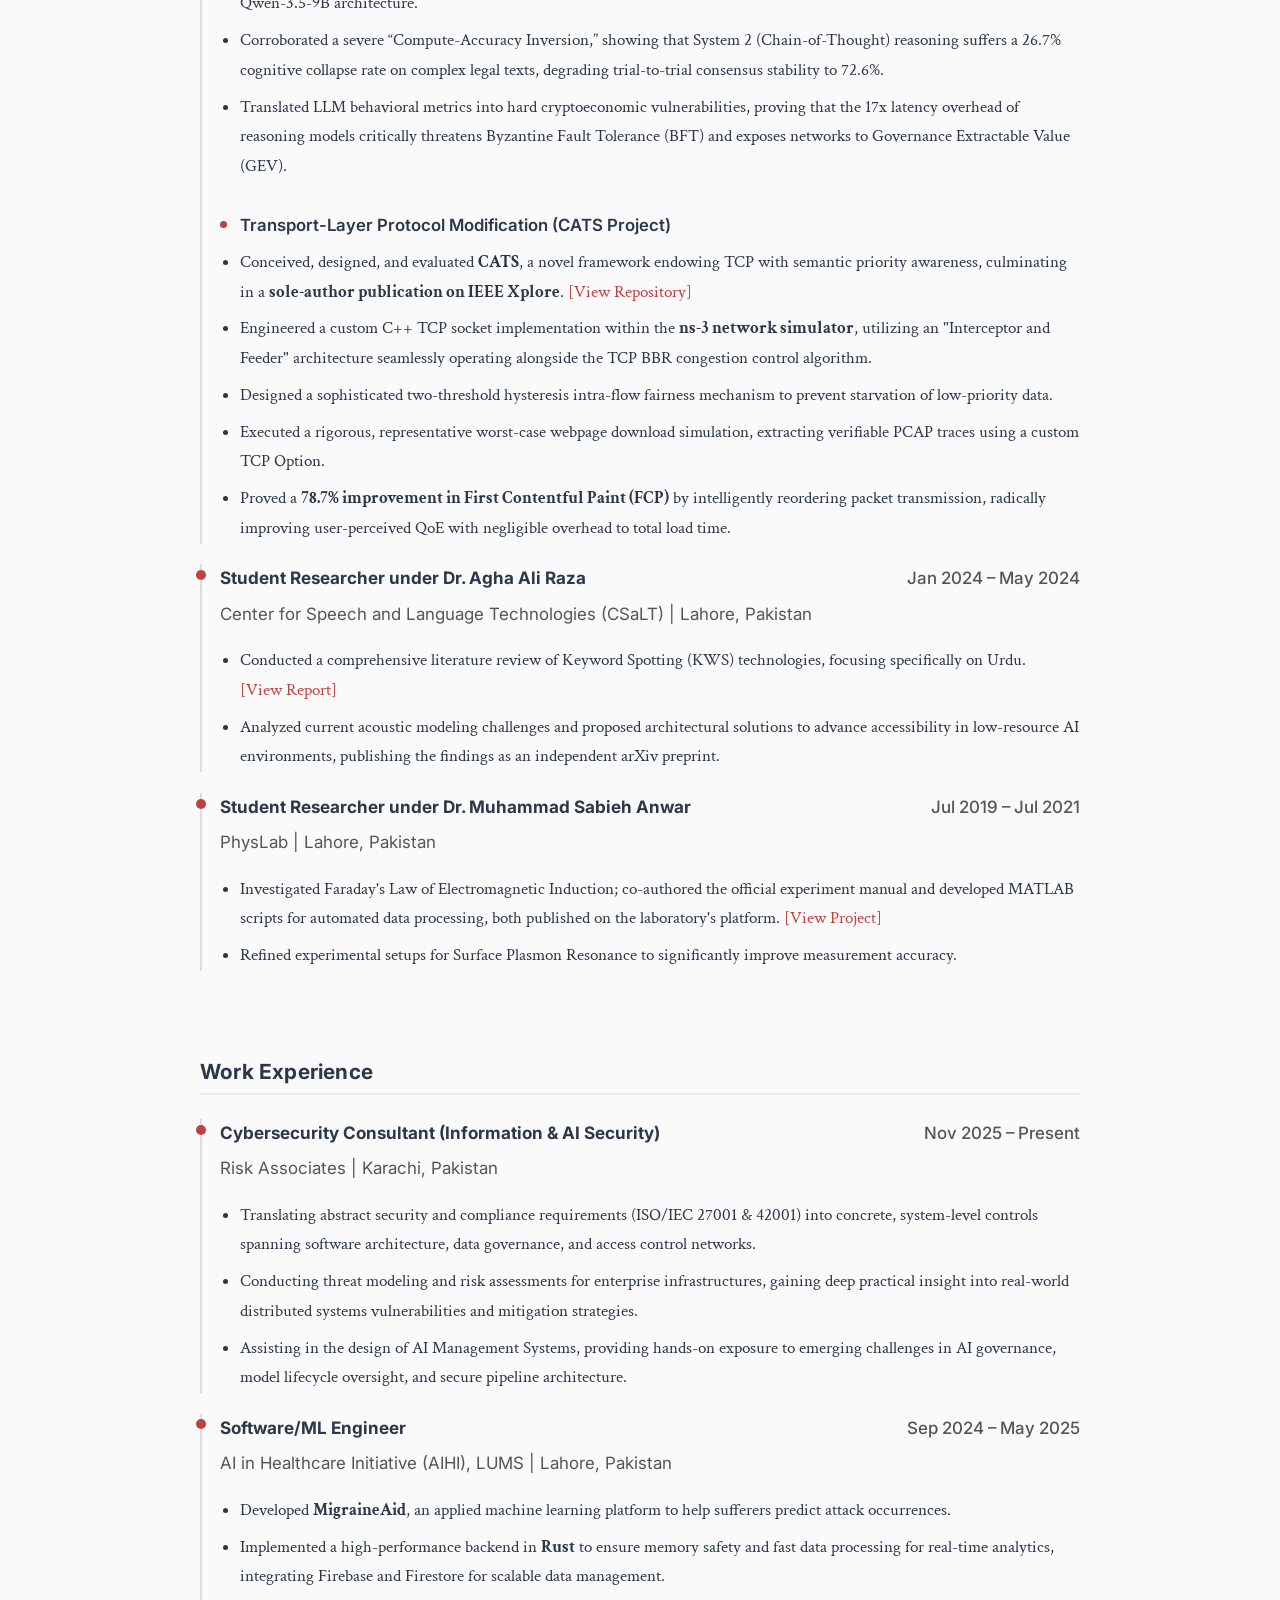
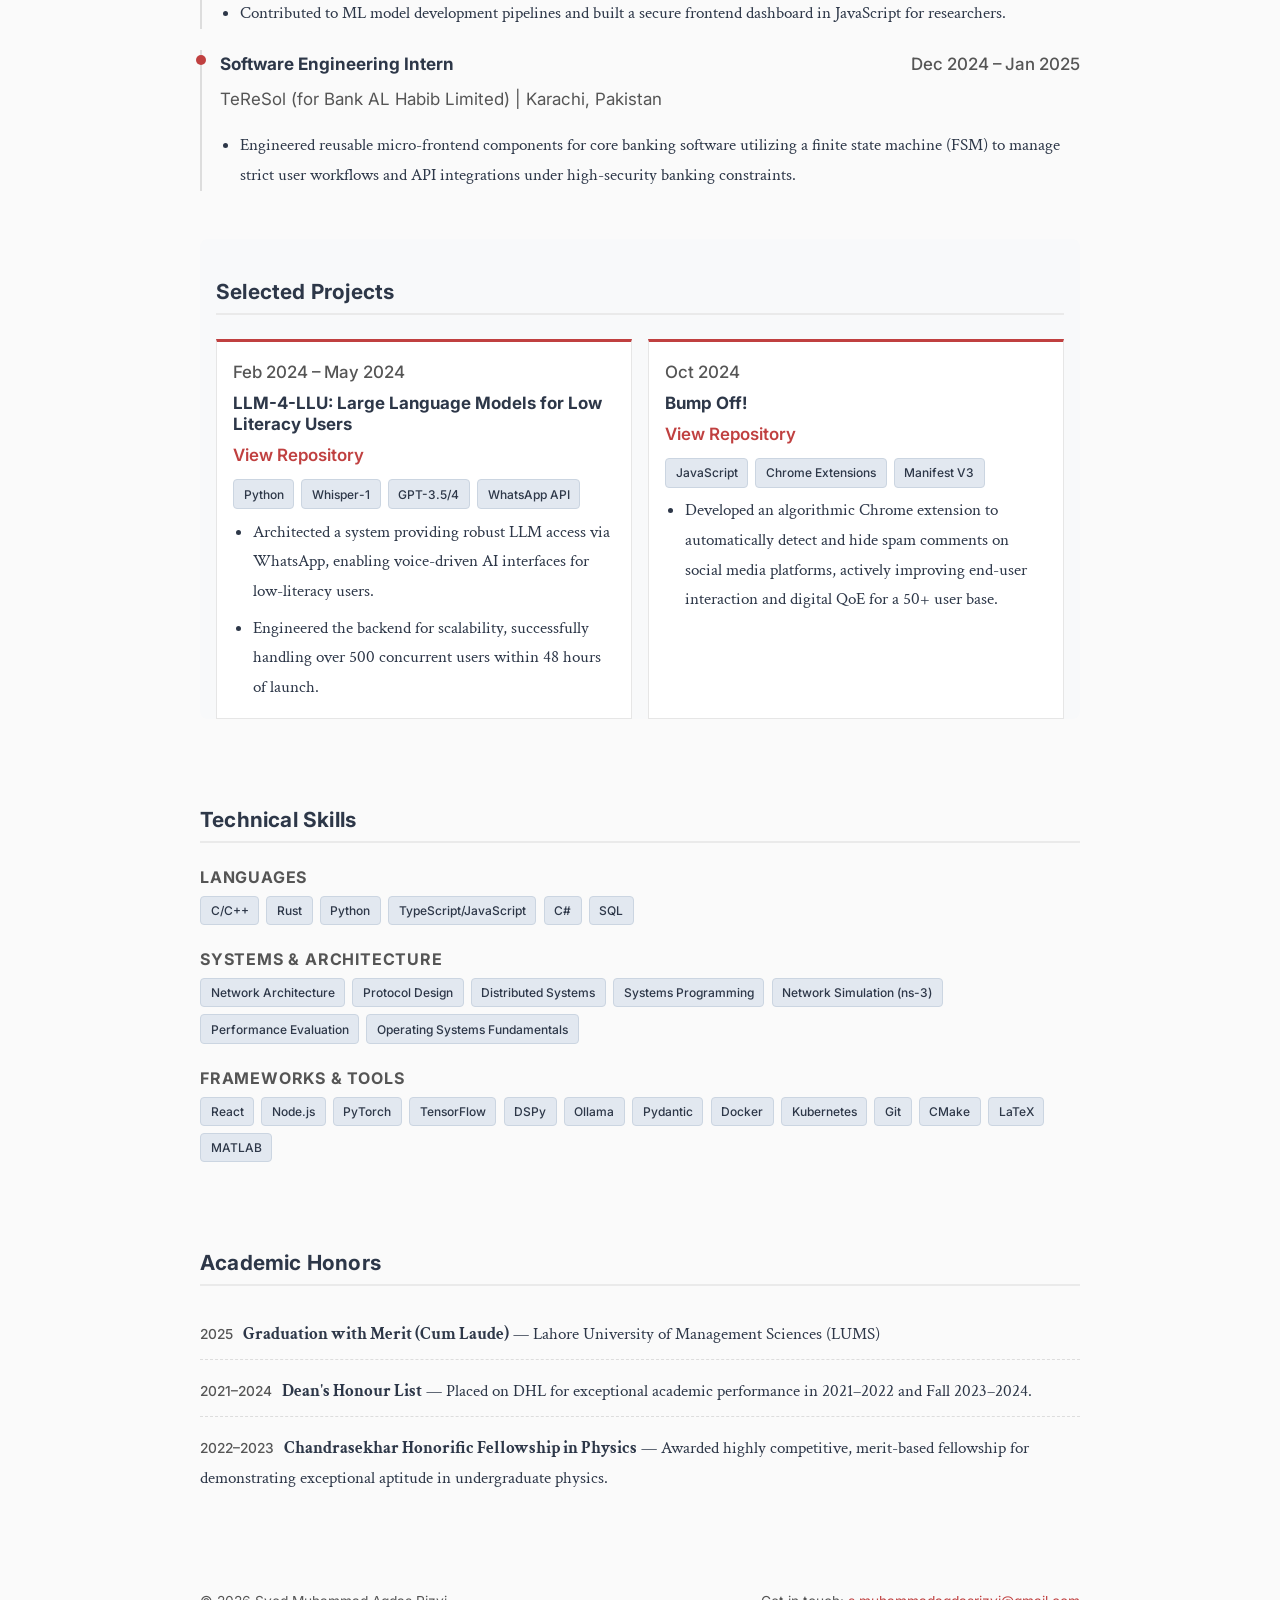
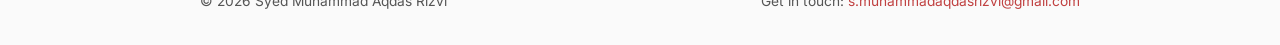
==== commit 61deff9e: "Refresh ISVS related content" ====
--- a/index.html
+++ b/index.html
@@ -156,7 +156,7 @@
       </article>
     </section>
     <section id="tech-specs" class="section-block">
-      <h2>Technical Specifications &amp; Whitepapers</h2>
+      <h2>Proposals</h2>
 
       <article class="publication-item">
         <p class="meta">2026</p>
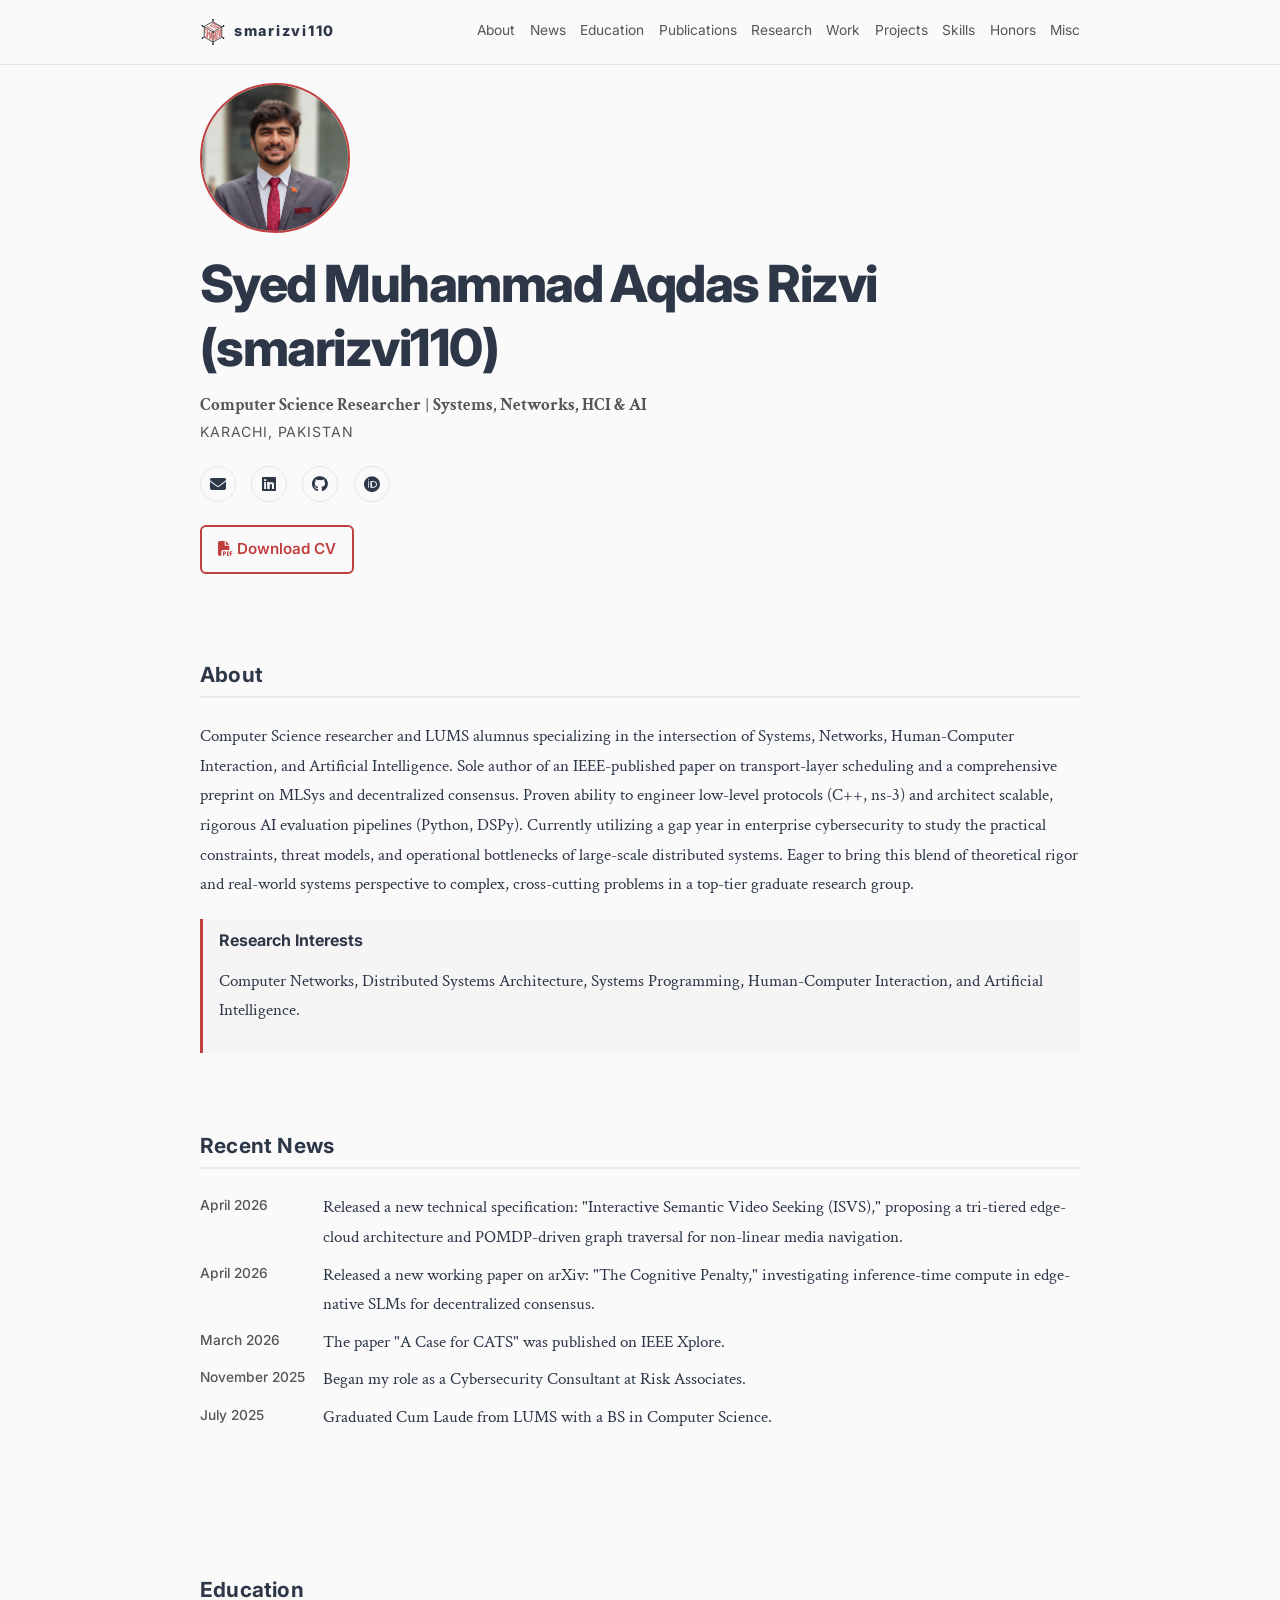
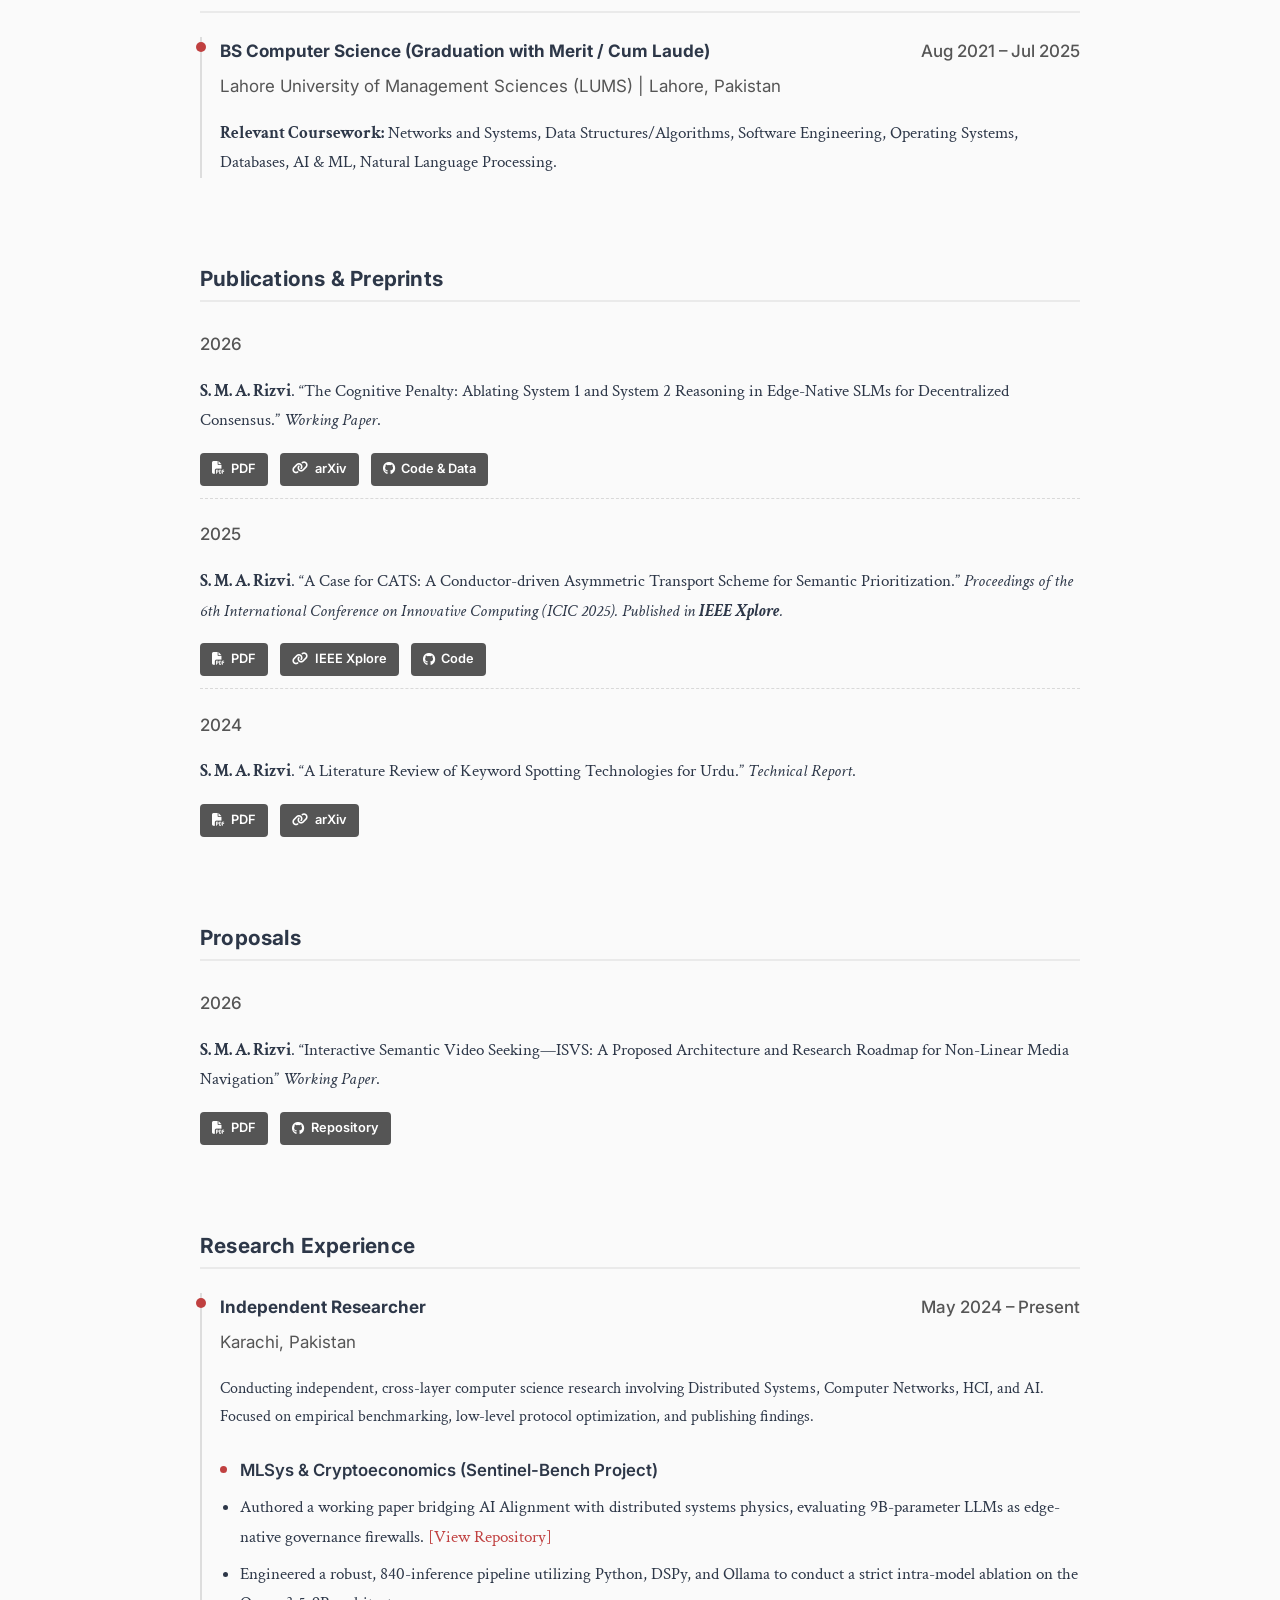
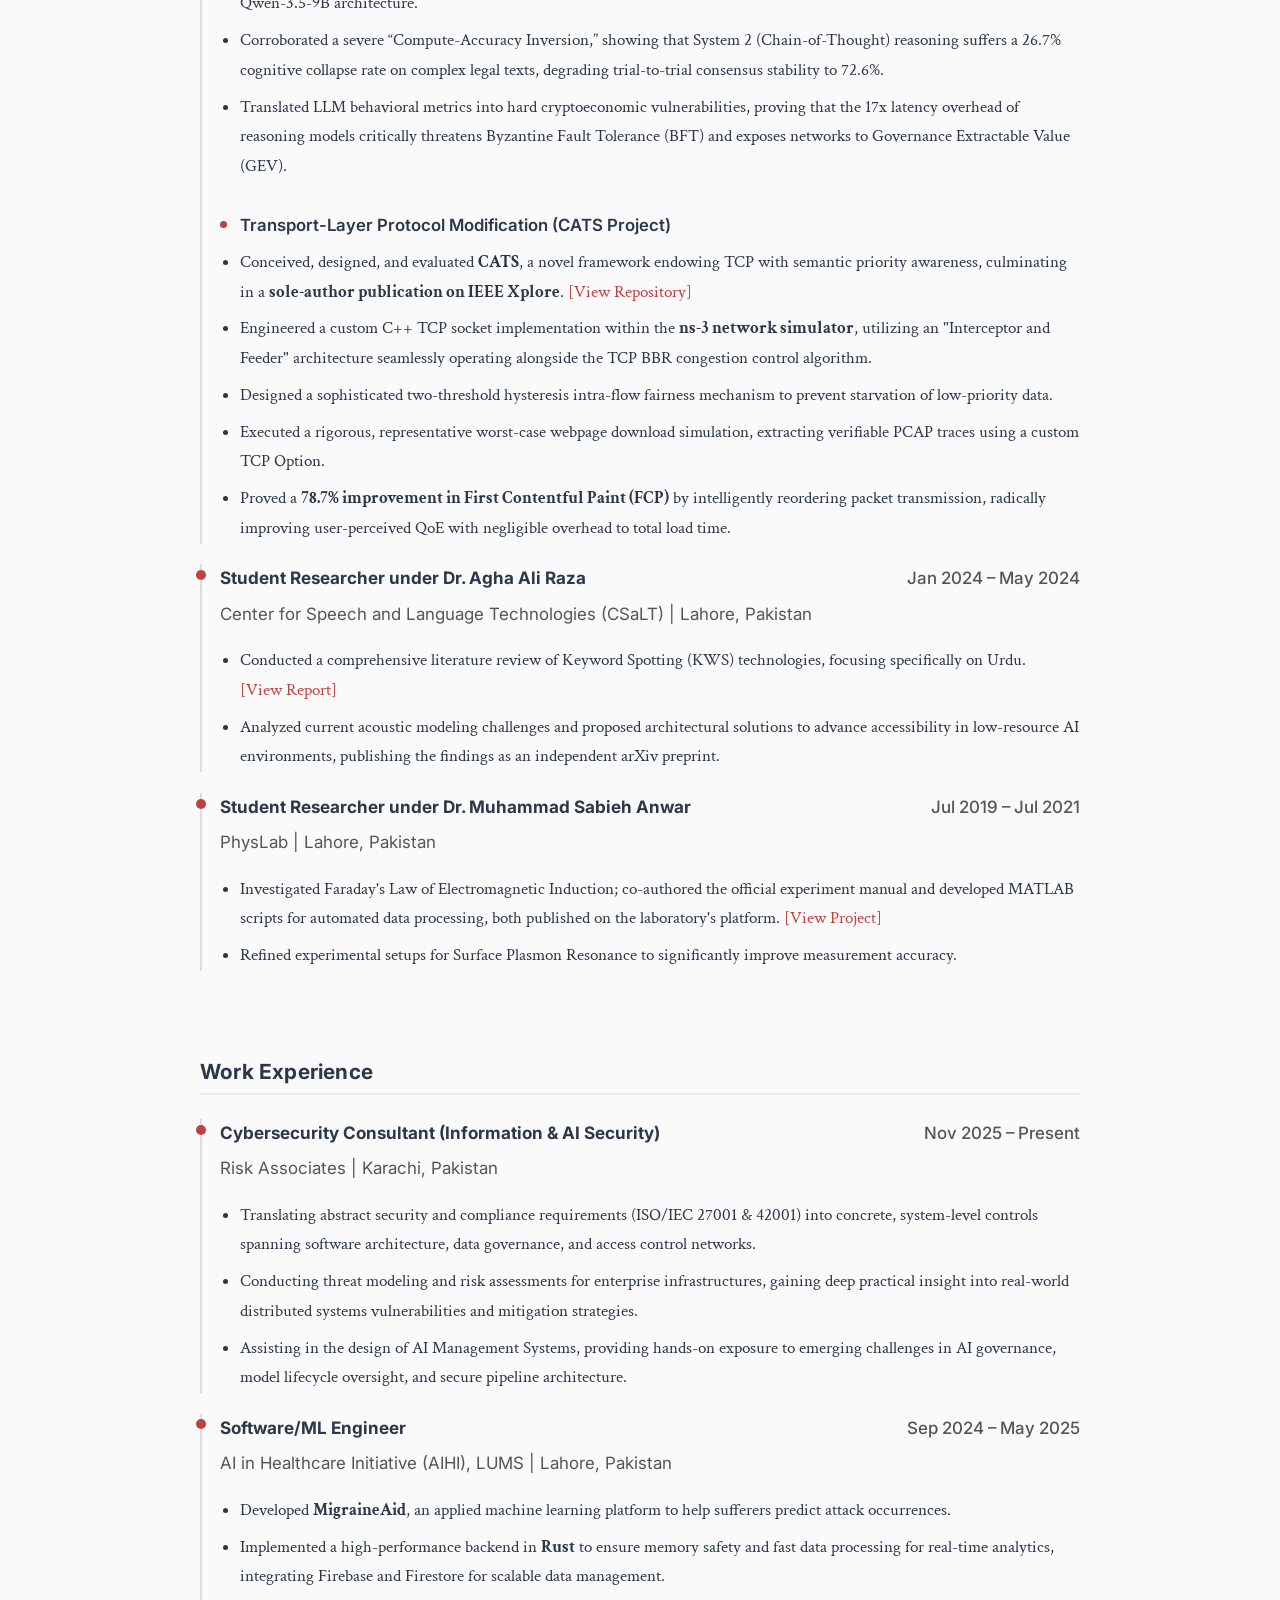
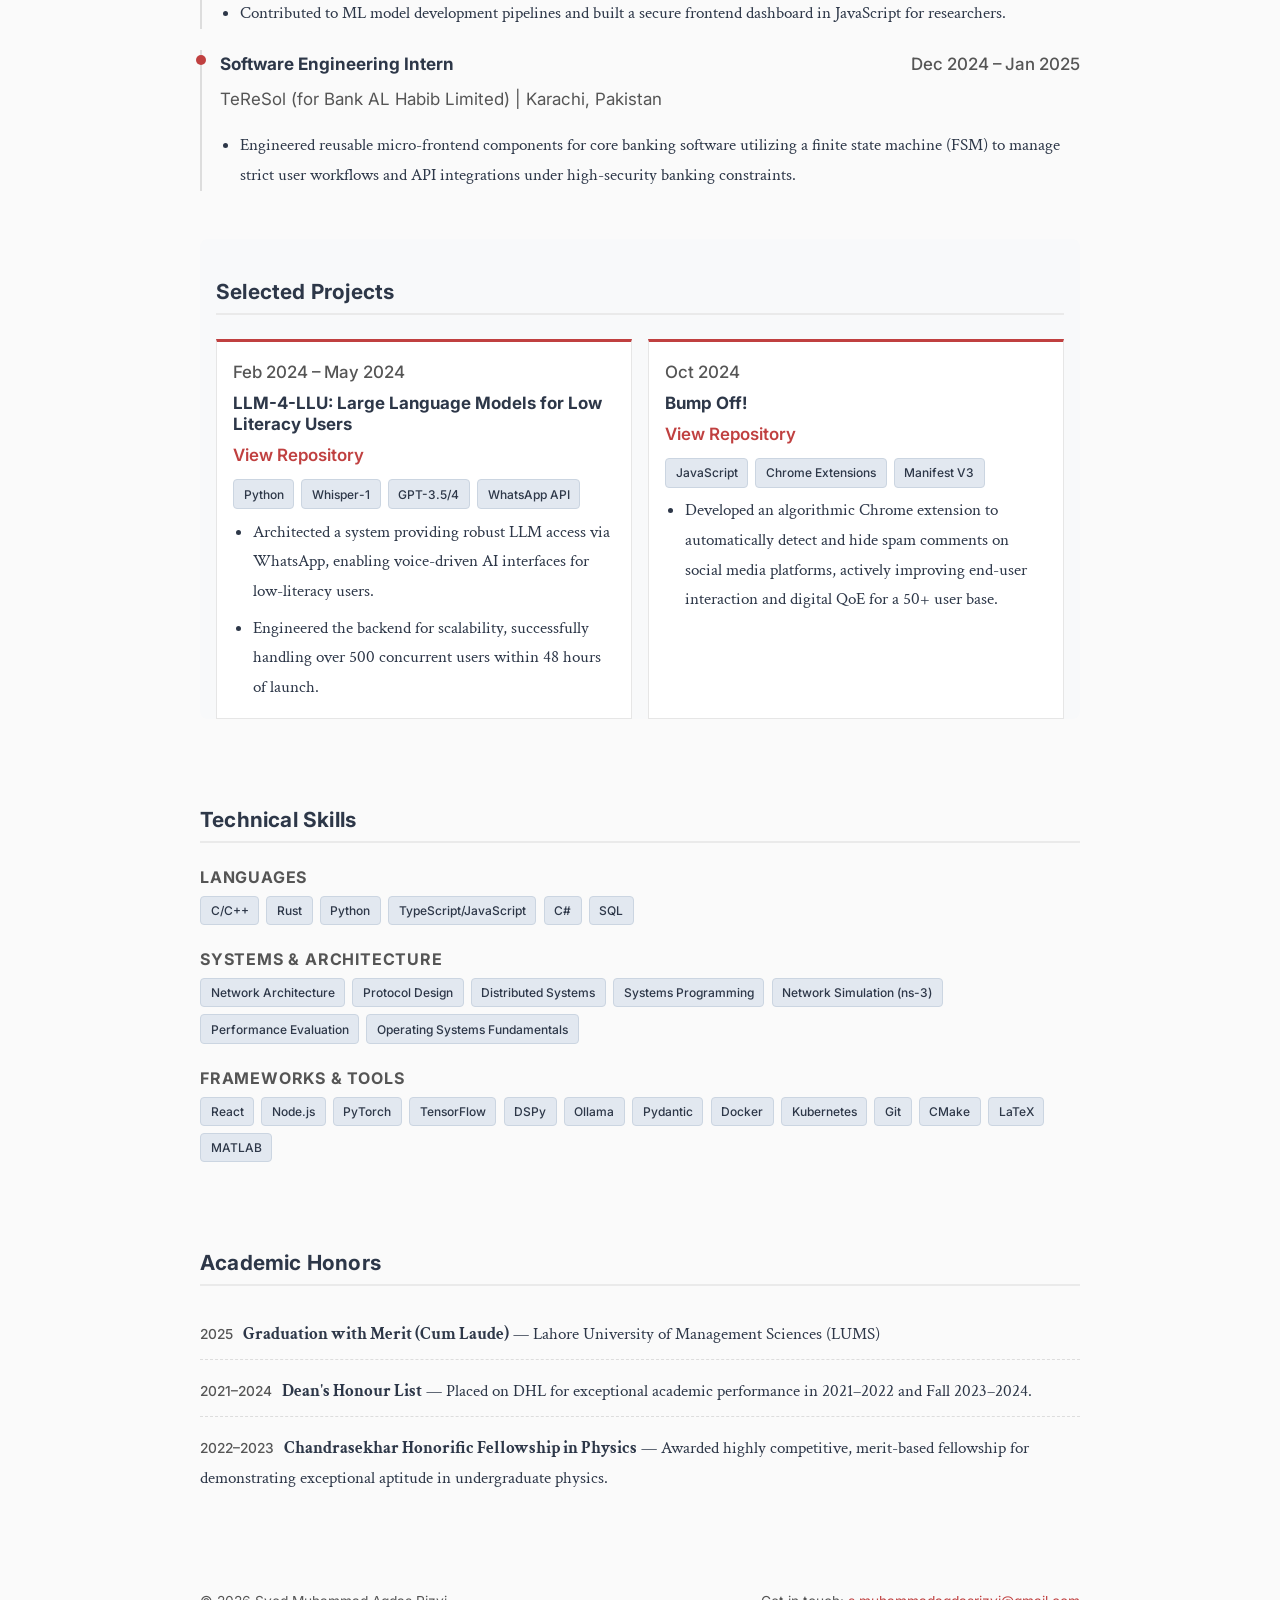
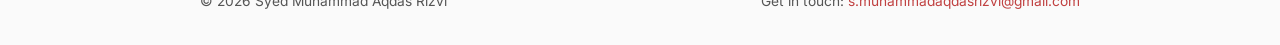
==== commit dee3f83c: "Add misc page" ====
--- a/index.html
+++ b/index.html
@@ -57,6 +57,7 @@
         <a href="#projects">Projects</a>
         <a href="#skills">Skills</a>
         <a href="#honors">Honors</a>
+        <a href="misc.html">Misc</a>
       </nav>
     </div>
   </header>
@@ -130,7 +131,7 @@
         <p class="meta">2026</p>
         <p><strong>S. M. A. Rizvi</strong>. &ldquo;The Cognitive Penalty: Ablating System 1 and System 2 Reasoning in Edge-Native SLMs for Decentralized Consensus.&rdquo; <em>Working Paper</em>.</p>
         <div class="pub-links">
-          <a class="pub-btn" href="assets/Rizvi_SLM_DAOs.pdf" target="_blank" rel="noopener noreferrer"><i class="fa-solid fa-file-pdf"></i> PDF</a>
+          <a class="pub-btn" href="assets/Rizvi_Sentinel-Bench_SLM_DAOs.pdf" target="_blank" rel="noopener noreferrer"><i class="fa-solid fa-file-pdf"></i> PDF</a>
           <a class="pub-btn" href="https://arxiv.org/abs/2604.16913" target="_blank" rel="noopener noreferrer"><i class="fa-solid fa-link"></i> arXiv</a>
           <a class="pub-btn" href="https://github.com/smarizvi110/sentinel-bench" target="_blank" rel="noopener noreferrer"><i class="fa-brands fa-github"></i> Code & Data</a>
         </div>
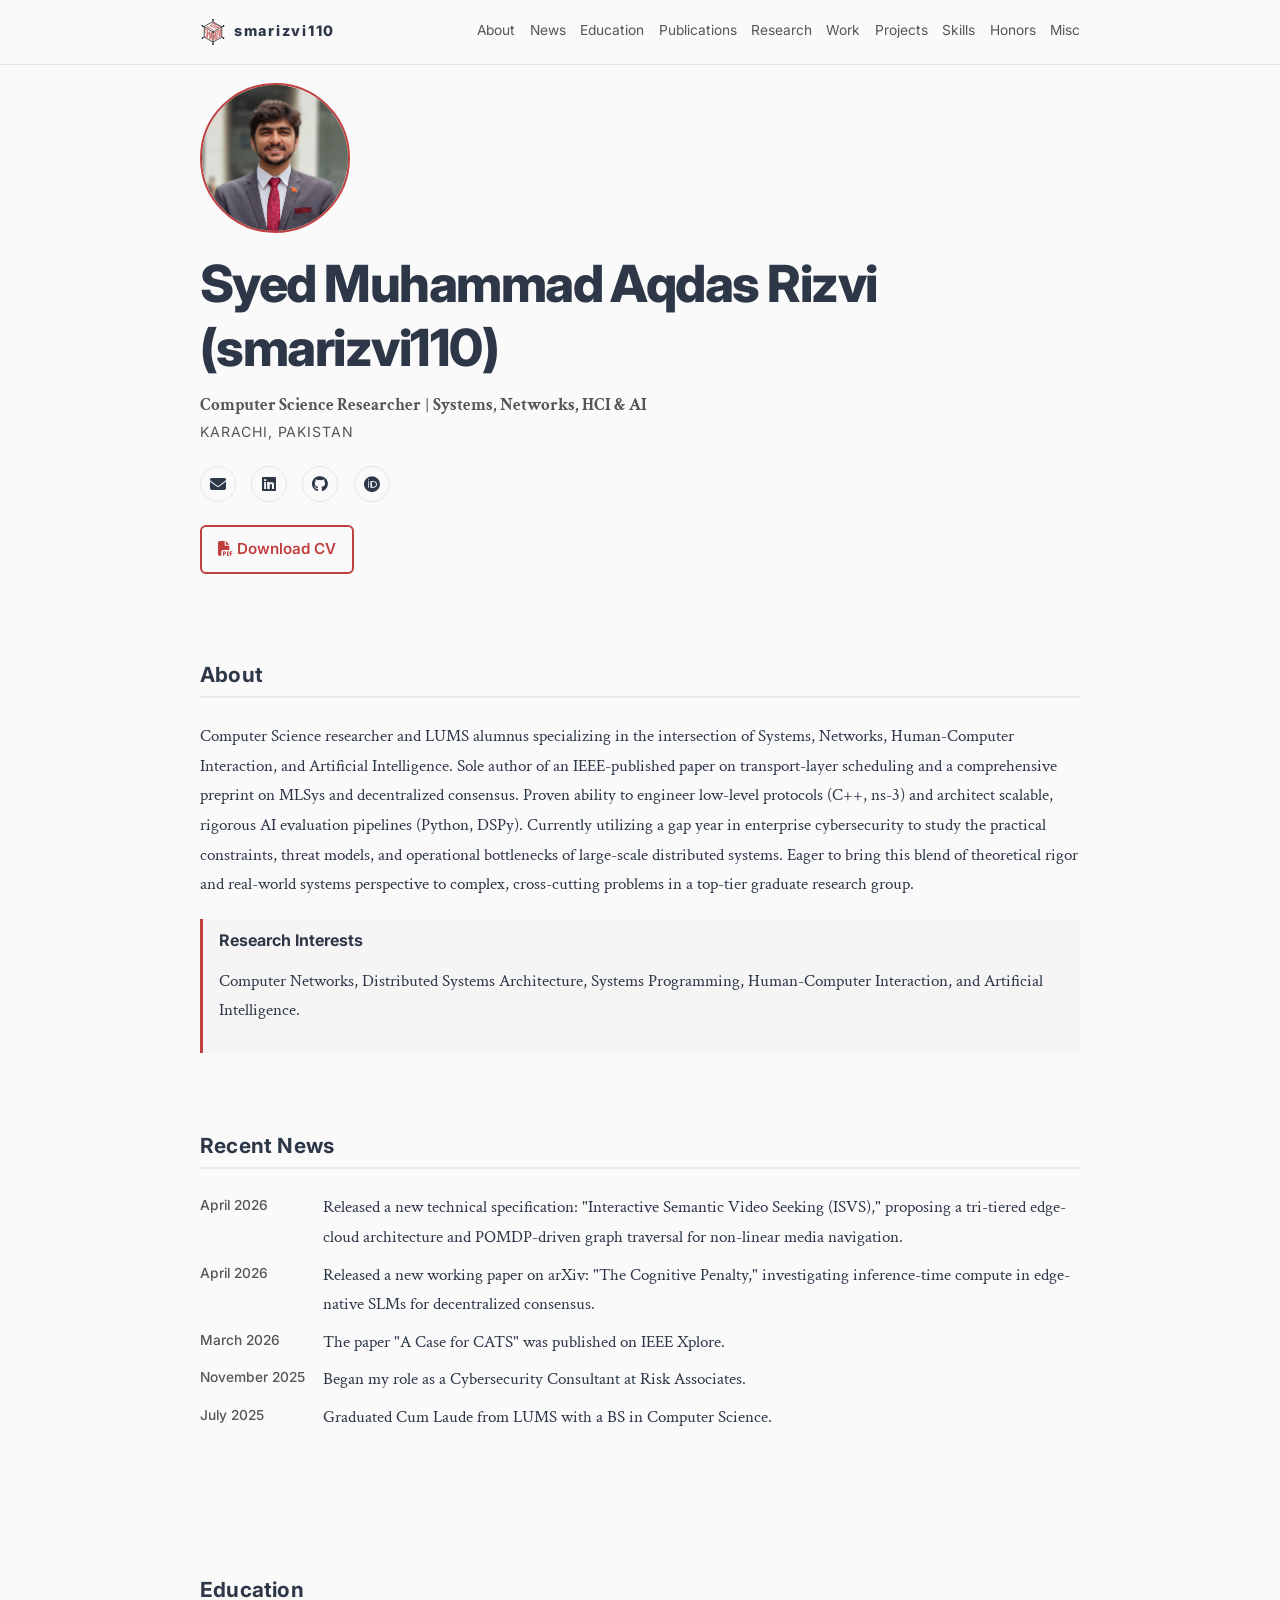
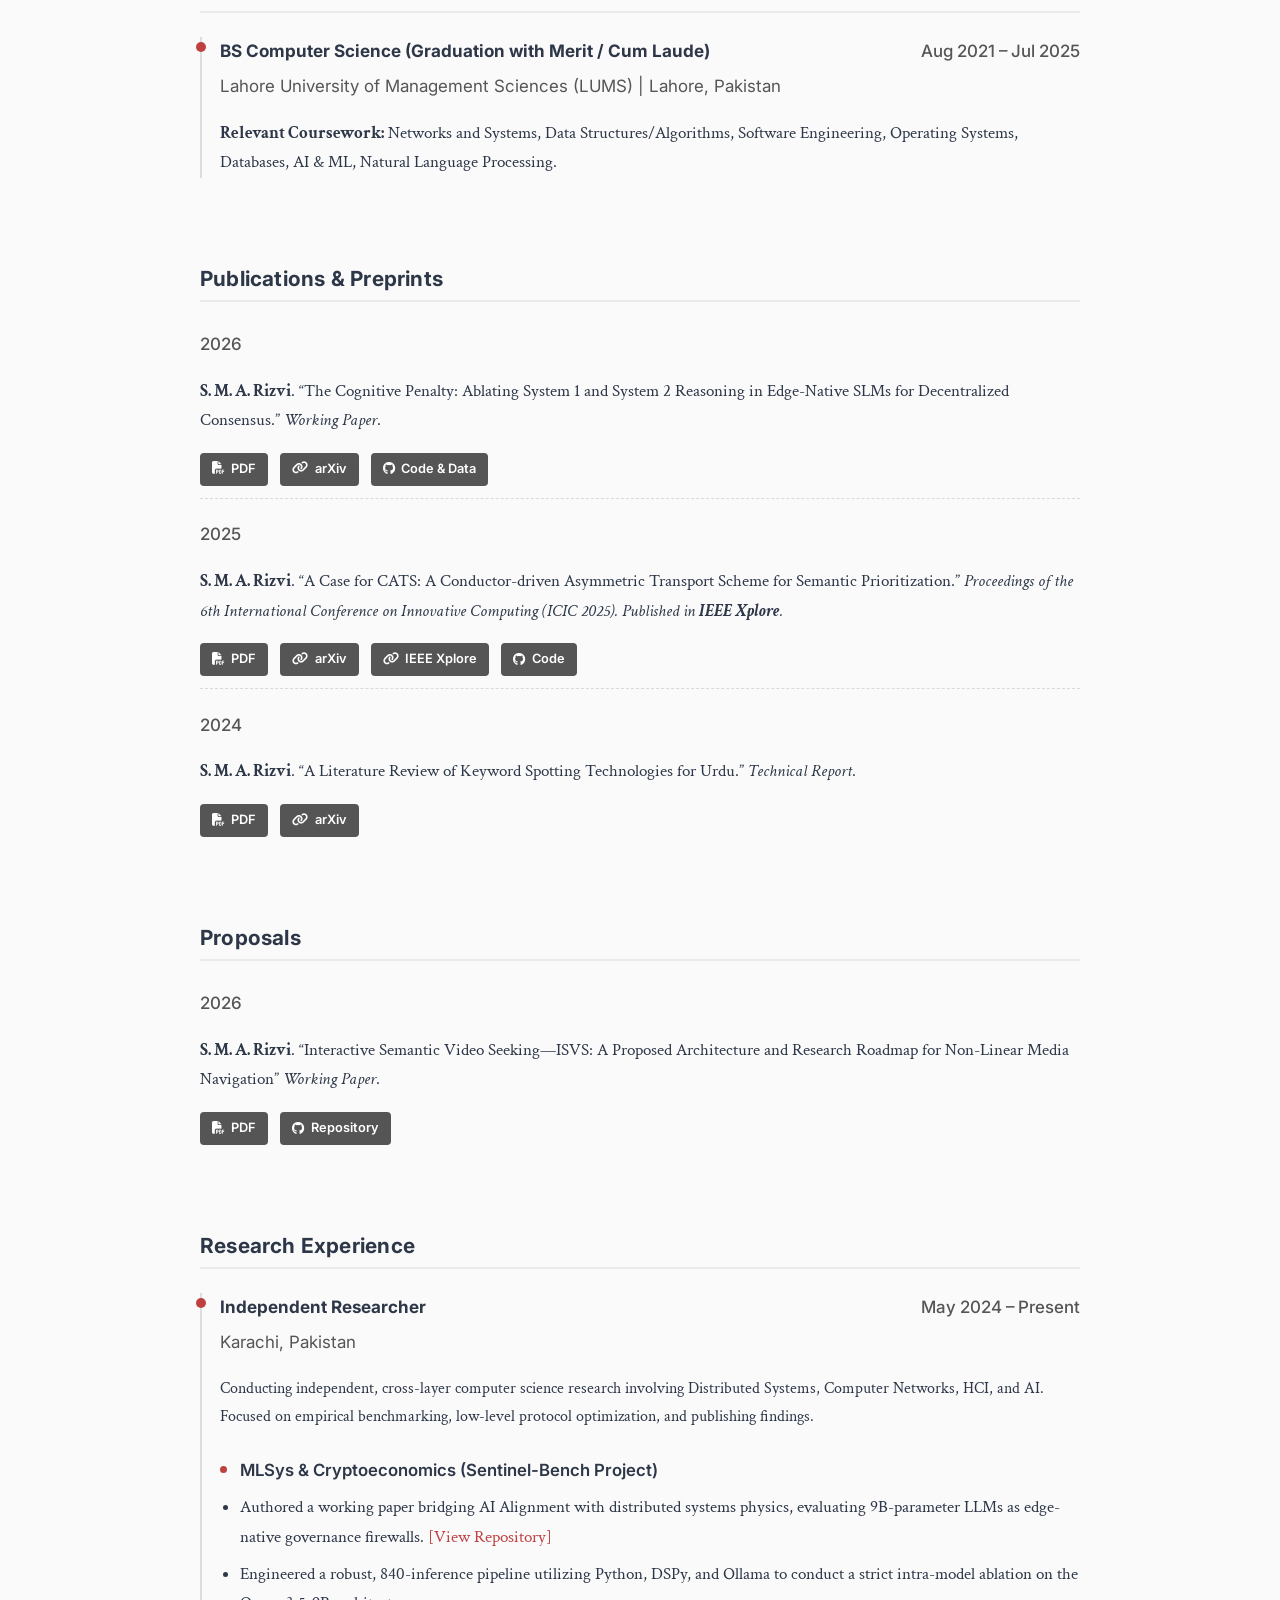
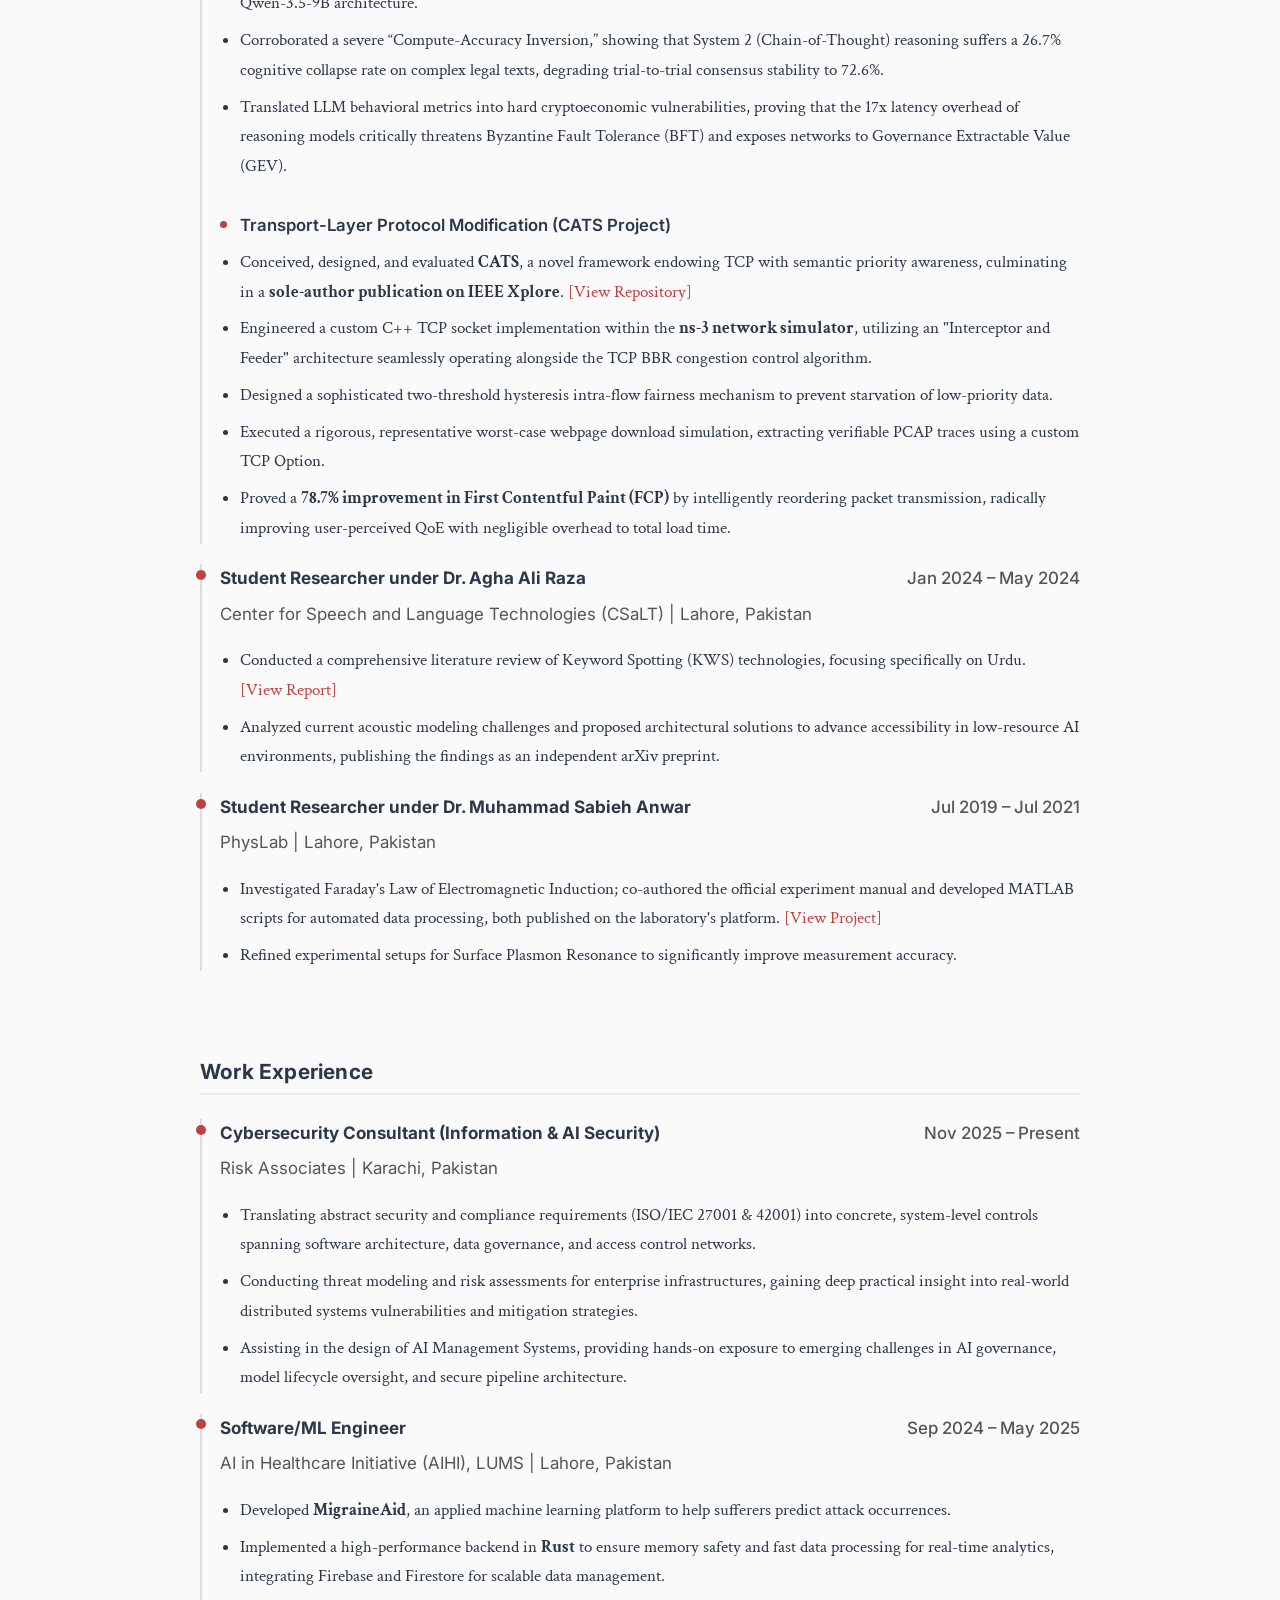
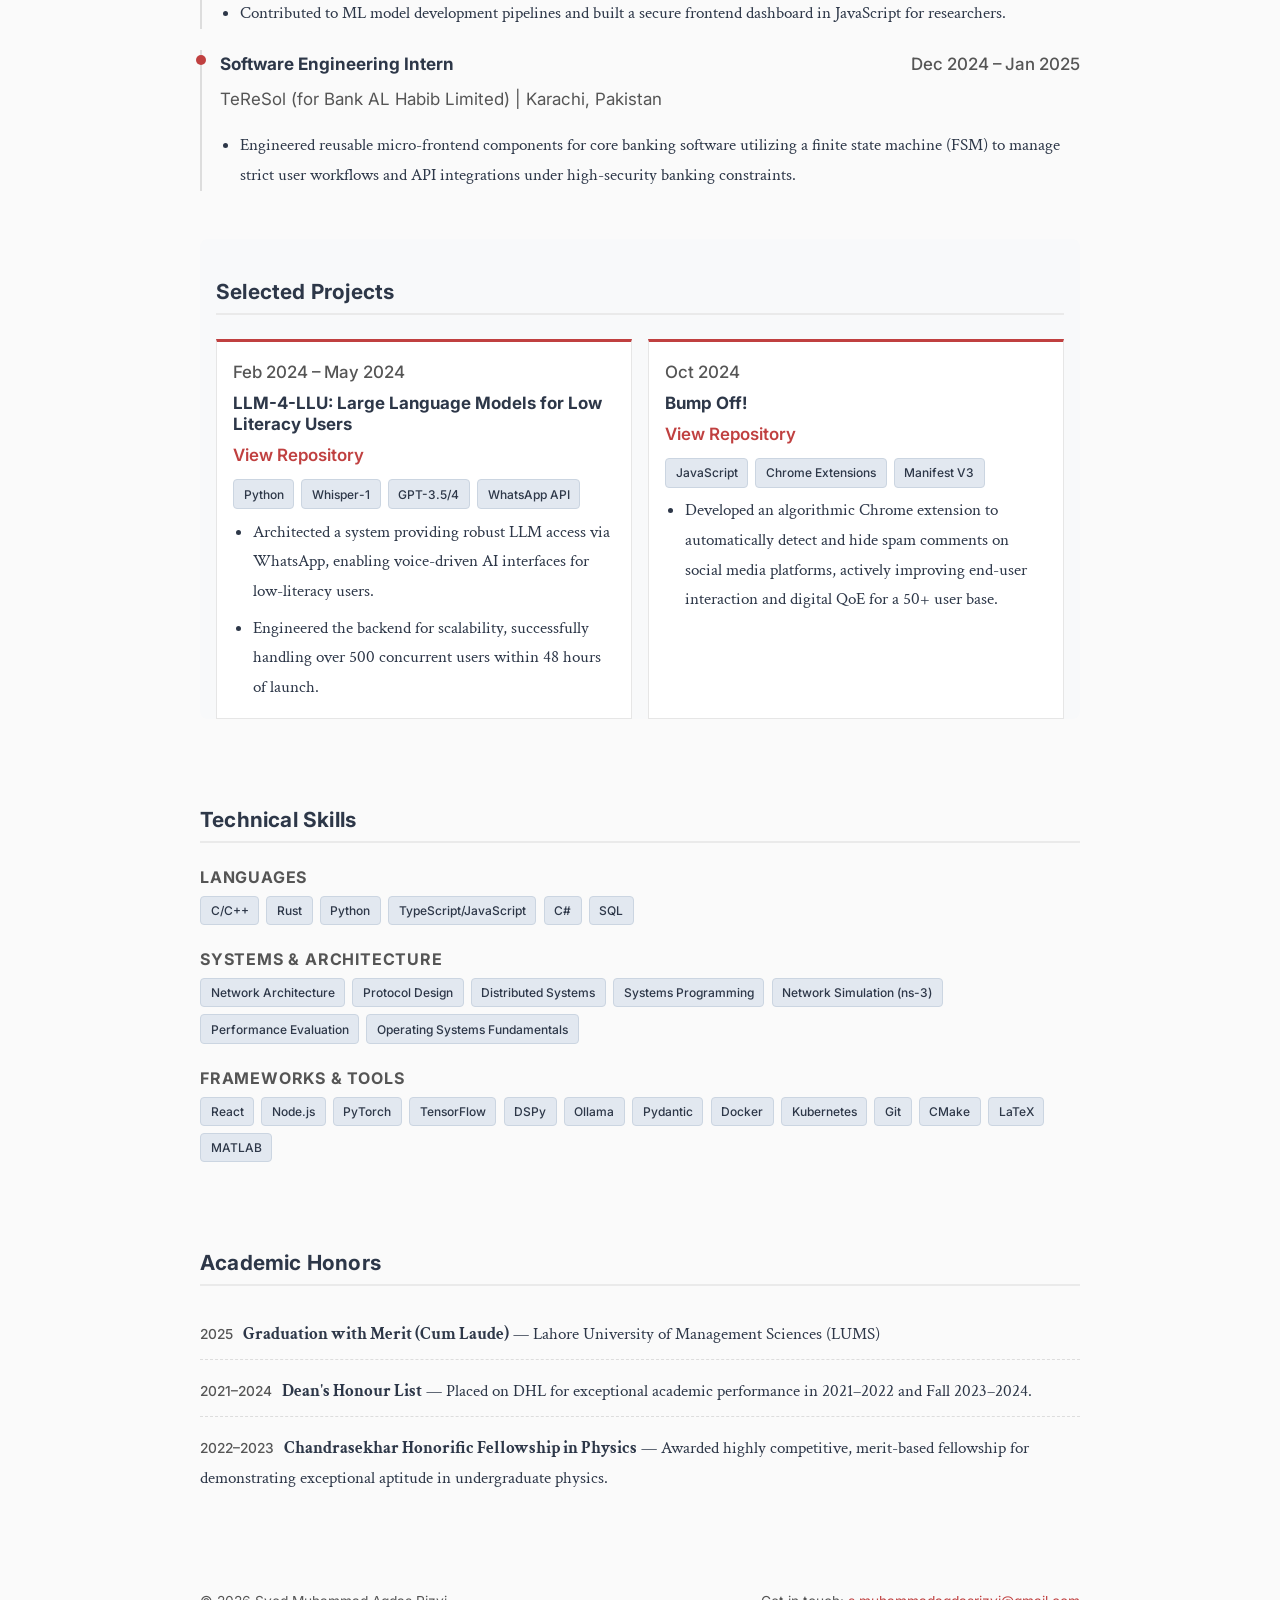
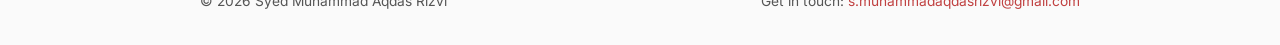
==== commit de27cc9a: "Refresh CATS entry" ====
--- a/index.html
+++ b/index.html
@@ -142,8 +142,9 @@
         <p><strong>S. M. A. Rizvi</strong>. &ldquo;A Case for CATS: A Conductor-driven Asymmetric Transport Scheme for Semantic Prioritization.&rdquo; <em>Proceedings of the 6th International Conference on Innovative Computing (ICIC 2025). Published in <strong>IEEE Xplore</strong>.</em></p>
         <div class="pub-links">
           <a class="pub-btn" href="assets/Rizvi_CATS_IEEE.pdf" target="_blank" rel="noopener noreferrer"><i class="fa-solid fa-file-pdf"></i> PDF</a>
+          <a class="pub-btn" href="https://arxiv.org/abs/2603.13945" target="_blank" rel="noopener noreferrer"><i class="fa-solid fa-link"></i> arXiv</a>
           <a class="pub-btn" href="https://doi.org/10.1109/ICIC68258.2025.11413235" target="_blank" rel="noopener noreferrer"><i class="fa-solid fa-link"></i> IEEE Xplore</a>
-          <a class="pub-btn" href="https://github.com/smarizvi110/CATS" target="_blank" rel="noopener noreferrer"><i class="fa-brands fa-github"></i> Code</a>
+          <a class="pub-btn" href="https://github.com/smarizvi110/cats" target="_blank" rel="noopener noreferrer"><i class="fa-brands fa-github"></i> Code</a>
         </div>
       </article>
 
